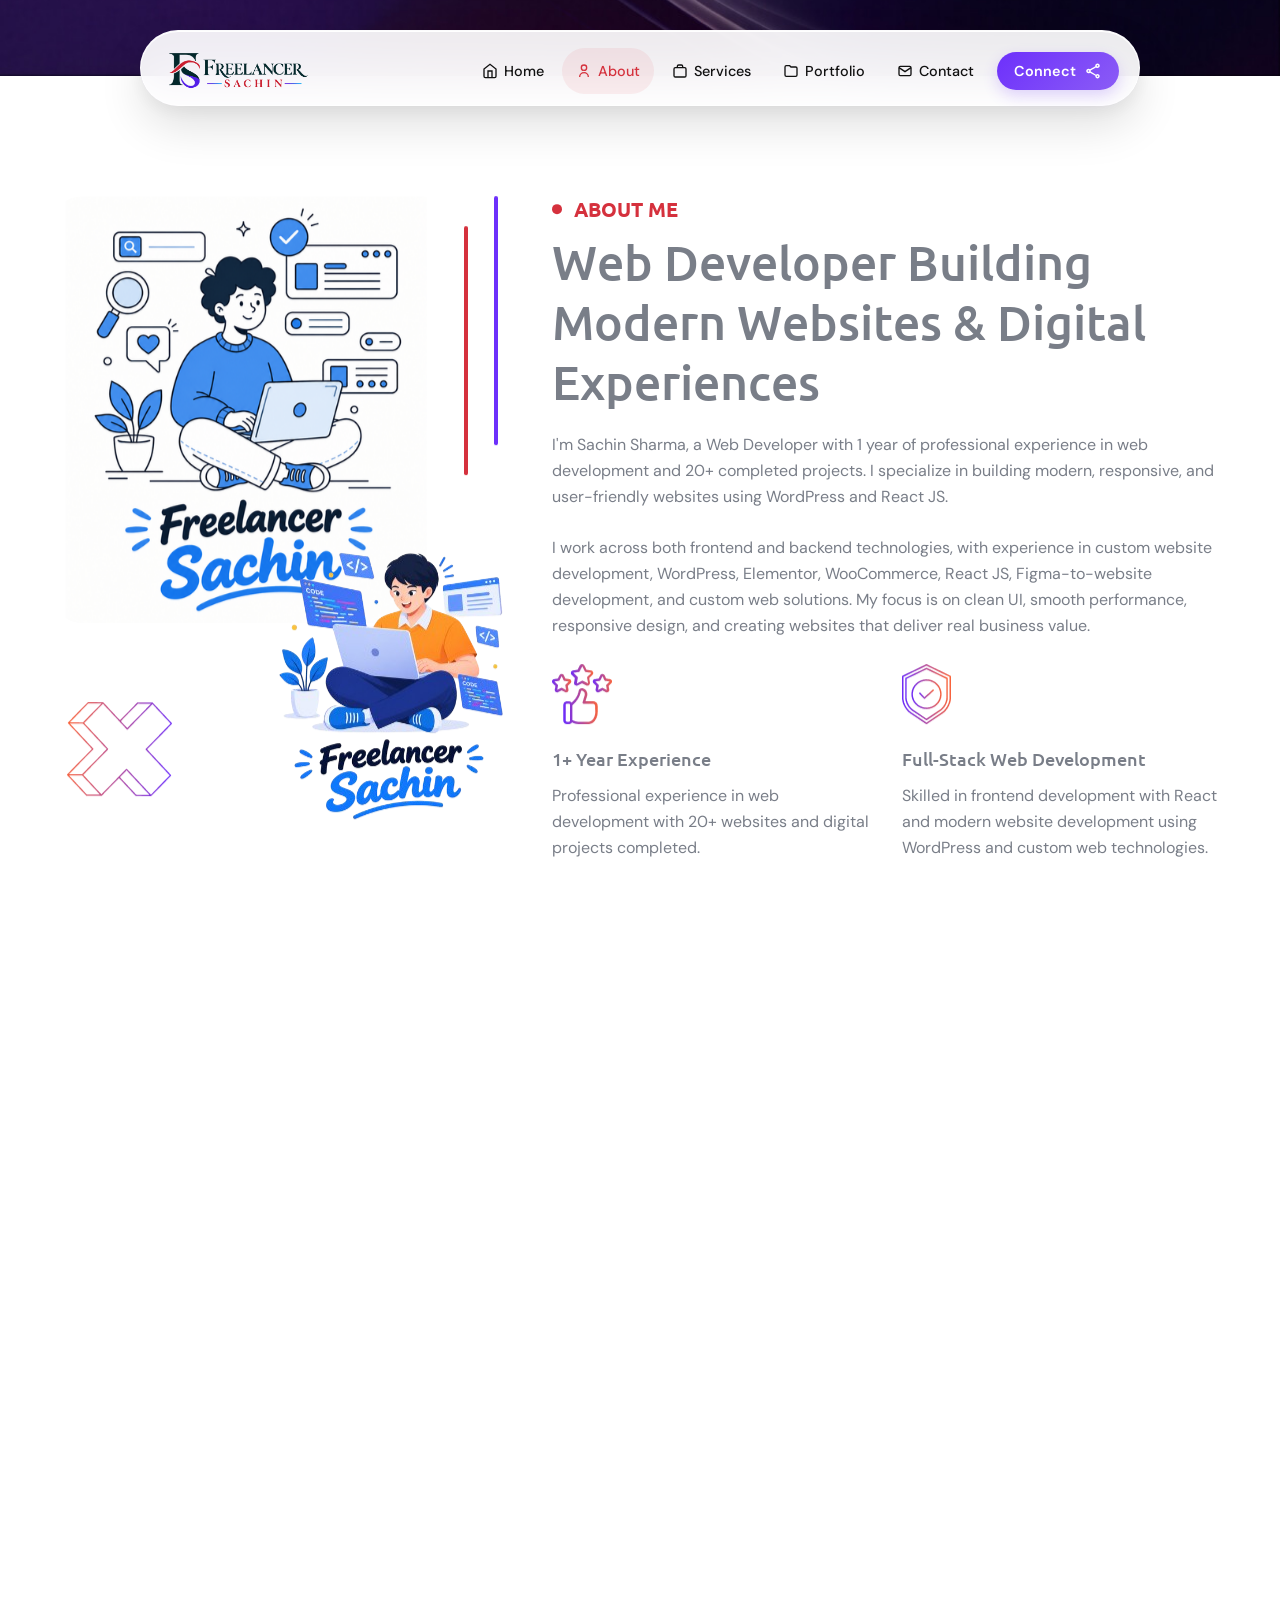
==== about.html @ 81430000 "first commit" ====
<!DOCTYPE html>
<html lang="zxx">
    <head>
        <!--====== Required meta tags ======-->
        <meta charset="utf-8">
        <meta http-equiv="x-ua-compatible" content="ie=edge">
        <meta name="description" content="AI, Agency, Technology">
        <meta name="viewport" content="width=device-width, initial-scale=1, shrink-to-fit=no">
        <!--====== Title ======-->
        <title>Sachin-Freelancer</title>
        <!--====== Favicon Icon ======-->
        <head>
    <meta charset="UTF-8">
    <title>Freelancer Sachin</title>
    <!-- Favicon Icon -->
<!-- High-Resolution Favicon -->
<!-- Extra Large Favicon -->
<link rel="icon" type="image/png" sizes="1024x1024" href="assets/images/home-one/logo/favicon.png">

</head>
        <!--====== Google Fonts ======-->
        <link href="https://fonts.googleapis.com/css2?family=DM+Sans:ital,opsz,wght@0,9..40,100..1000;1,9..40,100..1000&family=Ubuntu:wght@300;400;500;700&display=swap" rel="stylesheet">
        <!--====== FontAwesome css ======-->
        <link rel="stylesheet" href="assets/fonts/fontawesome/css/all.min.css">
        <!--====== Bootstrap css ======-->
        <link rel="stylesheet" href="assets/css/plugins/bootstrap.min.css">
        <!--====== Slick-popup css ======-->
        <link rel="stylesheet" href="assets/css/plugins/slick.css">
        <!--====== Magnific-popup css ======-->
        <link rel="stylesheet" href="assets/css/plugins/magnific-popup.css">
        <!--====== Aos css ======-->
        <link rel="stylesheet" href="assets/css/plugins/aos.css">
        <!--====== Default css ======-->
        <link rel="stylesheet" href="assets/css/spacings.css">
        <!--====== Default css ======-->
        <link rel="stylesheet" href="assets/css/style.css">
    </head>
    <body>
        <!--====== Search Modal From ======-->
		<div class="modal fade search-modal" id="search-modal">
            <div class="modal-dialog modal-dialog-centered">
                <div class="modal-content">
                    <form>
                        <div class="form-group">
                        	<input type="search" class="form_control" placeholder="Search here" name="search">
                        	<label><i class="fa fa-search"></i></label>
                        </div>
                    </form>
                </div>
            </div>
        </div><!--====== Search Modal From ======-->
        <!--====== Start Preloader ======-->
        <div class="preloader">
            <div class="loading-wrapper">
                <div class="loading"></div>
                <div id="loading-icon"><img src="assets/images/loader.png" alt="loader"></div>
            </div>
        </div><!--====== End Preloader ======-->
        <!--====== Start Overlay ======-->
        <div class="offcanvas__overlay"></div>

<!-- ==================== HEADER ==================== -->

<nav class="navbar-container">

    <div class="navbar">

        <!-- Logo -->
        <a href="index.html" class="navbar-brand">
            <img
                 src="assets/images/home-one/logo/logo-white.png"
                alt="Freelancer Sachin"
                class="nav-logo"
            >
        </a>


        <!-- Desktop Navigation -->
        <ul class="navbar-nav" id="navbarNav">

            <!-- Home -->
            <li>
                <a href="index.html" class="nav-link">
                    <svg class="nav-icon" viewBox="0 0 24 24">
                        <path d="M3 9l9-7 9 7v11a2 2 0 0 1-2 2H5a2 2 0 0 1-2-2z"/>
                        <polyline points="9 22 9 12 15 12 15 22"/>
                    </svg>
                    Home
                </a>
            </li>

            <!-- About -->
            <li>
                <a href="about.html" class="nav-link">
                    <svg class="nav-icon" viewBox="0 0 24 24">
                        <circle cx="12" cy="7" r="4"/>
                        <path d="M5.5 21a6.5 6.5 0 0 1 13 0"/>
                    </svg>
                    About
                </a>
            </li>

            <!-- Services -->
            <li>
                <a href="services.html" class="nav-link">
                    <svg class="nav-icon" viewBox="0 0 24 24">
                        <rect x="3" y="7" width="18" height="14" rx="2"/>
                        <path d="M8 7V5a2 2 0 0 1 2-2h4a2 2 0 0 1 2 2v2"/>
                    </svg>
                    Services
                </a>
            </li>

            <!-- Portfolio -->
            <li>
                <a href="projects.html" class="nav-link">
                    <svg class="nav-icon" viewBox="0 0 24 24">
                        <path d="M3 6a2 2 0 0 1 2-2h5l2 2h7a2 2 0 0 1 2 2v10a2 2 0 0 1-2 2H5a2 2 0 0 1-2-2z"/>
                    </svg>
                    Portfolio
                </a>
            </li>

            <!-- Contact -->
            <li>
                <a href="contact.html" class="nav-link">
                    <svg class="nav-icon" viewBox="0 0 24 24">
                        <rect x="3" y="5" width="18" height="14" rx="2"/>
                        <polyline points="3 7 12 13 21 7"/>
                    </svg>
                    Contact
                </a>
            </li>


            <!-- Connect -->
            <li class="share-menu-item">

                <div class="tooltip-container">

                    <div class="button-content">
                        <span class="text">Connect</span>

                        <svg
                            class="share-icon"
                            xmlns="http://www.w3.org/2000/svg"
                            viewBox="0 0 24 24"
                            width="24"
                            height="24"
                        >
                            <path d="M18 16.08c-.76 0-1.44.3-1.96.77L8.91 12.7c.05-.23.09-.46.09-.7s-.04-.47-.09-.7l7.05-4.11c.54.5 1.25.81 2.04.81 1.66 0 3-1.34 3-3s-1.34-3-3-3-3 1.34-3 3c0 .24.04.47.09.7L8.04 9.81C7.5 9.31 6.79 9 6 9c-1.66 0-3 1.34-3 3s1.34 3 3 3c.79 0 1.5-.31 2.04-.81l7.12 4.16c-.05.21-.08.43-.08.65 0 1.61 1.31 2.92 2.92 2.92s2.92-1.31 2.92-2.92c0-1.61-1.31-2.92-2.92-2.92zM18 4c.55 0 1 .45 1 1s-.45 1-1 1-1-.45-1-1 .45-1 1-1zM6 13c-.55 0-1-.45-1-1s.45-1 1-1 1 .45 1 1-.45 1-1 1zm12 7.02c-.55 0-1-.45-1-1s.45-1 1-1 1 .45 1 1-.45 1-1 1z"/>
                        </svg>
                    </div>


                    <!-- Social Popup -->
                    <div class="tooltip-content">

                        <div class="social-icons">

                            <a
                                href="https://www.instagram.com/freelancer_sachin_web"
                                target="_blank"
                                rel="noopener noreferrer"
                                class="social-icon instagram"
                                aria-label="Instagram"
                            >
                                <i class="fab fa-instagram"></i>
                            </a>

                            <a
                                href="https://www.linkedin.com/in/sachin-sharma-6b1529302"
                                target="_blank"
                                rel="noopener noreferrer"
                                class="social-icon linkedin"
                                aria-label="LinkedIn"
                            >
                                <i class="fab fa-linkedin-in"></i>
                            </a>

                            <a
                                href="https://github.com/Sachin0063-star"
                                target="_blank"
                                rel="noopener noreferrer"
                                class="social-icon github"
                                aria-label="GitHub"
                            >
                                <i class="fab fa-github"></i>
                            </a>

                            <a
                                href="https://wa.me/916386612776"
                                target="_blank"
                                rel="noopener noreferrer"
                                class="social-icon whatsapp"
                                aria-label="WhatsApp"
                            >
                                <i class="fab fa-whatsapp"></i>
                            </a>

                            <a
                                href="mailto:sachindeveloper63@gmail.com"
                                class="social-icon email"
                                aria-label="Email"
                            >
                                <i class="fas fa-envelope"></i>
                            </a>

                        </div>

                    </div>

                </div>

            </li>

        </ul>


        <!-- Mobile Toggle -->
        <button
            class="mobile-toggle"
            id="mobileToggle"
            type="button"
            aria-label="Open menu"
            aria-expanded="false"
        >
            <div class="hamburger">
                <span></span>
                <span></span>
                <span></span>
            </div>
        </button>

    </div>

</nav>


<!-- ==================== MOBILE OVERLAY ==================== -->

<div
    class="mobile-menu-overlay"
    id="mobileMenuOverlay"
></div>


<!-- ==================== MOBILE MENU ==================== -->

<div
    class="mobile-menu"
    id="mobileMenu"
>

    <!-- Mobile Header -->
    <div class="mobile-menu-header">

        <a
            href="index.html"
            class="mobile-menu-brand"
        >
            <img
 src="assets/images/home-one/logo/logo-white.png"
                alt="Freelancer Sachin"
                class="nav-logo"
            >
        </a>

        <button
            class="mobile-menu-close"
            id="mobileMenuClose"
            type="button"
            aria-label="Close menu"
        >
            ×
        </button>

    </div>


    <!-- Mobile Navigation -->
    <ul class="mobile-menu-nav">

        <li class="mobile-menu-item">
            <a href="index.html" class="mobile-menu-link">
                <svg class="mobile-menu-icon" viewBox="0 0 24 24">
                    <path d="M3 9l9-7 9 7v11a2 2 0 0 1-2 2H5a2 2 0 0 1-2-2z"/>
                    <polyline points="9 22 9 12 15 12 15 22"/>
                </svg>
                Home
            </a>
        </li>

        <li class="mobile-menu-item">
            <a href="about.html" class="mobile-menu-link">
                <svg class="mobile-menu-icon" viewBox="0 0 24 24">
                    <circle cx="12" cy="7" r="4"/>
                    <path d="M5.5 21a6.5 6.5 0 0 1 13 0"/>
                </svg>
                About
            </a>
        </li>

        <li class="mobile-menu-item">
            <a href="services.html" class="mobile-menu-link">
                <svg class="mobile-menu-icon" viewBox="0 0 24 24">
                    <rect x="3" y="7" width="18" height="14" rx="2"/>
                    <path d="M8 7V5a2 2 0 0 1 2-2h4a2 2 0 0 1 2 2v2"/>
                </svg>
                Services
            </a>
        </li>

        <li class="mobile-menu-item">
            <a href="projects.html" class="mobile-menu-link">
                <svg class="mobile-menu-icon" viewBox="0 0 24 24">
                    <path d="M3 6a2 2 0 0 1 2-2h5l2 2h7a2 2 0 0 1 2 2v10a2 2 0 0 1-2 2H5a2 2 0 0 1-2-2z"/>
                </svg>
                Portfolio
            </a>
        </li>

        <li class="mobile-menu-item">
            <a href="contact.html" class="mobile-menu-link">
                <svg class="mobile-menu-icon" viewBox="0 0 24 24">
                    <rect x="3" y="5" width="18" height="14" rx="2"/>
                    <polyline points="3 7 12 13 21 7"/>
                </svg>
                Contact
            </a>
        </li>

    </ul>


    <!-- Mobile CTA -->
    <div class="mobile-cta">

        <a
            href="contact.html"
            class="mobile-cta-button"
        >
            Get Started
        </a>

    </div>

</div>

<!-- ==================== HEADER END ==================== -->










        <!--======  Smooth Wrapper  ======-->
        <div id="smooth-wrapper">
            <div id="smooth-content">
                <main>
                    <!--======  Start Page Hero Section  ======-->
                    <section class="page-hero bg_cover p-r z-1" data-src="assets/images/innerpage/bg/page-bg.jpg">
                        <div class="container">
                            <div class="row justify-content-center">
                                <div class="col-lg-8">
                                    <!--=== Page Content ===-->
                                    <div class="page-content text-center">
                                        <h1>About Us</h1>
                                        <ul>
                                            <li><a href="index.html">Home</a></li>
                                            <li>About Us</li>
                                        </ul>
                                    </div>
                                </div>
                            </div>
                        </div>
                    </section><!--======  End Page Hero Section  ======-->


                  <!--======  Start About Section  ======-->
<section class="orbia-about_four pt-120 pb-120">
    <div class="container">
        <div class="row justify-content-center">

            <div class="col-xl-5 col-lg-9">
                <!-- Orbia Image Box -->
                <div class="orbia-image-box mb-5 mb-xl-0">
                    <div class="orbia-image image_one">
                        <img src="assets/images/innerpage/about/about-img1.png" alt="about image">
                    </div>

                    <div class="orbia-image image_two">
                        <img src="assets/images/innerpage/about/about-img2.png" alt="about image">
                    </div>

                    <div class="shape shape-one">
                        <img src="assets/images/innerpage/about/shape1.png" alt="shape one">
                    </div>

                    <div class="shape shape-two">
                        <img src="assets/images/innerpage/about/shape2.png" alt="shape two">
                    </div>
                </div>
            </div>


            <div class="col-xl-7 col-lg-9">

                <!-- Orbia Content Box -->
<div class="orbia-content-box">

    <div class="section-title">
        <span class="sub-title" data-aos="fade-up" data-aos-duration="1000">
            About Me
        </span>

        <h2 class="text-anm">
            Web Developer Building Modern Websites & Digital Experiences
        </h2>
    </div>


    <p data-aos="fade-up" data-aos-duration="1200">
        I'm Sachin Sharma, a Web Developer with 1 year of professional
        experience in web development and 20+ completed projects. I specialize
        in building modern, responsive, and user-friendly websites using
        WordPress and React JS.
    </p>


    <p data-aos="fade-up" data-aos-duration="1400">
        I work across both frontend and backend technologies, with experience
        in custom website development, WordPress, Elementor, WooCommerce,
        React JS, Figma-to-website development, and custom web solutions.
        My focus is on clean UI, smooth performance, responsive design,
        and creating websites that deliver real business value.
    </p>


    <div class="row">

        <div class="col-md-6">

            <div class="orbia-iconic-box style-three mb-35"
                 data-aos="fade-up"
                 data-aos-duration="1200">

                <div class="icon">
                    <img src="assets/images/innerpage/icon/icon1.png" alt="">
                </div>

                <div class="content">

                    <h5>
                        1+ Year Experience
                    </h5>

                    <p>
                        Professional experience in web development with
                        20+ websites and digital projects completed.
                    </p>

                </div>

            </div>

        </div>


        <div class="col-md-6">

            <div class="orbia-iconic-box style-three mb-35"
                 data-aos="fade-up"
                 data-aos-duration="1400">

                <div class="icon">
                    <img src="assets/images/innerpage/icon/icon2.png" alt="">
                </div>

                <div class="content">

                    <h5>
                        Full-Stack Web Development
                    </h5>

                    <p>
                        Skilled in frontend development with React and
                        modern website development using WordPress and
                        custom web technologies.
                    </p>

                </div>

            </div>

        </div>

    </div>


 


</div>

</div>

</div>
</section>
<!--======  End About Section  ======-->

                   <!--======  Start Counter Section  ======-->
<section class="orbia-counter-sec pb-80">
    <div class="container">
        <div class="row">

            <div class="col-xl-3 col-md-6 col-sm-12">
                <!-- Orbia Counter Item -->
                <div class="orbia-counter-item style-two mb-40" data-aos="fade-up" data-aos-duration="1000">
                    <div class="content">
                        <h2><span class="counter">25</span>+</h2>
                        <p>Projects Completed</p>
                    </div>
                </div>
            </div>


            <div class="col-xl-3 col-md-6 col-sm-12">
                <!-- Orbia Counter Item -->
                <div class="orbia-counter-item style-two mb-40" data-aos="fade-up" data-aos-duration="1200">
                    <div class="content">
                        <h2><span class="counter">20</span>+</h2>
                        <p>Happy Clients</p>
                    </div>
                </div>
            </div>


            <div class="col-xl-3 col-md-6 col-sm-12">
                <!-- Orbia Counter Item -->
                <div class="orbia-counter-item style-two mb-40" data-aos="fade-up" data-aos-duration="1400">
                    <div class="content">
                        <h2><span class="counter">2</span>+</h2>
                        <p>Years Experience</p>
                    </div>
                </div>
            </div>


            <div class="col-xl-3 col-md-6 col-sm-12">
                <!-- Orbia Counter Item -->
                <div class="orbia-counter-item style-two mb-40" data-aos="fade-up" data-aos-duration="1600">
                    <div class="content">
                        <h2><span class="counter">15</span>+</h2>
                        <p>Web Solutions Delivered</p>
                    </div>
                </div>
            </div>


        </div>
    </div>
</section>
<!--======  End Counter Section  ======-->

                   <!--======  Start CTA Section  ======-->
<section class="orbia-cta_three bg_cover" data-src="assets/images/innerpage/bg/cta-bg.avif">

    <div class="container">

        <div class="row justify-content-center">

            <div class="col-lg-10">

                <!-- Orbia Content Box -->
                <div class="orbia-content-box text-center text-white">

                    <span class="sub-title" data-aos="fade-down" data-aos-duration="1000">
                        Let's Build Together
                    </span>


                    <h2 class="text-anm">
                        Transform Your Ideas Into Powerful Digital Experiences With Modern Web Solutions
                    </h2>


                    <div class="orbia-button" data-aos="fade-up" data-aos-duration="1000">

                        <a href="contact.html" class="theme-btn gradient-btn">
                            Start Your Project
                            <i class="far fa-arrow-right"></i>
                        </a>


                        <a href="projects.html " class="theme-btn style-one">
                            View Our Work
                            <i class="far fa-arrow-right"></i>
                        </a>

                    </div>


                </div>

            </div>

        </div>

    </div>

</section>
<!--======  End CTA Section  ======-->

                   <!--======  Start Who We Section  ======-->
<section class="orbia-we_two pt-120 pb-120">

    <div class="container">

        <div class="row justify-content-center">


            <div class="col-xl-6 col-lg-10">

                <!-- Orbia Content Box -->
                <div class="orbia-content-box mb-5 mb-xl-0">


                    <div class="section-title">

                        <span class="sub-title" data-aos="fade-down" data-aos-duration="1000">
                            Who I Am
                        </span>


                        <h2 class="text-anm">
                            A Web Developer Turning Ideas Into Modern Digital Experiences
                        </h2>

                    </div>


                    <p data-aos="fade-up" data-aos-duration="1000">
                        I'm Sachin Sharma, a Web Developer and Full-Stack Developer
                        with 1+ year of professional experience. I have worked on
                        20+ web projects, helping businesses and professionals
                        build modern, responsive, and user-friendly websites.
                    </p>


                    <div class="iconic-box-wrapper">

                        <div class="row">


                            <div class="col-md-6 item-column">

                                <div class="orbia-iconic-left-box style-two mb-40"
                                     data-aos="fade-up"
                                     data-aos-duration="1200">

                                    <div class="icon">
                                        <img src="assets/images/innerpage/icon/icon3.png" alt="icon">
                                    </div>


                                    <div class="content">

                                        <h5>
                                            WordPress & React <br> Development
                                        </h5>

                                    </div>


                                </div>

                            </div>



                            <div class="col-md-6 item-column">

                                <div class="orbia-iconic-left-box style-two mb-40"
                                     data-aos="fade-up"
                                     data-aos-duration="1400">

                                    <div class="icon">
                                        <img src="assets/images/innerpage/icon/icon4.png" alt="icon">
                                    </div>


                                    <div class="content">

                                        <h5>
                                            Modern & Responsive <br> Websites
                                        </h5>

                                    </div>


                                </div>

                            </div>


                        </div>

                    </div>



                    <ul class="check-list gradient-check mb-30"
                        data-aos="fade-up"
                        data-aos-duration="1600">

                        <li>
                            <i class="fas fa-check-circle"></i>
                            1+ year of professional web development experience.
                        </li>


                        <li>
                            <i class="fas fa-check-circle"></i>
                            20+ web projects developed for different business needs.
                        </li>


                        <li>
                            <i class="fas fa-check-circle"></i>
                            Experienced with WordPress, Elementor, React JS, and WooCommerce.
                        </li>


                        <li>
                            <i class="fas fa-check-circle"></i>
                            Focused on clean design, responsive layouts, performance, and user experience.
                        </li>


                    </ul>



                    <div class="orbia-button">

                        <a href="contact.html" class="theme-btn gradient-btn">
                            Start Your Project
                            <i class="far fa-arrow-right"></i>
                        </a>

                    </div>



                </div>

            </div>



            <div class="col-xl-6 col-lg-10">

                <!-- Orbia Image -->
                <div class="orbia-image" data-aos="fade-up" data-aos-duration="1000">

                    <img src="assets/images/innerpage/gallery/who-we-img.png" alt="Sachin Sharma Web Developer">

                </div>

            </div>


        </div>

    </div>

</section>
<!--======  End Who We Section  ======-->


                   <!--======  Start Process Section  ======-->
<section class="orbia-process_two bg_cover pt-110 pb-70" data-src="assets/images/innerpage/bg/process-bg.jpg">

    <div class="container">

        <div class="row justify-content-center">

            <div class="col-xl-6 col-lg-10">

                <!-- Section Title -->
                <div class="section-title text-center mb-50">

                    <span class="sub-title" data-aos="fade-down" data-aos-duration="1000">
                        Our Work Process
                    </span>

                    <h2 class="text-anm">
                        Turning Ideas Into Powerful Digital Solutions
                    </h2>

                </div>

            </div>

        </div>


        <!-- Process Wrapper -->
        <div class="process-wrapper">

            <div class="shape shape-one">
                <img src="assets/images/innerpage/gallery/process-arrow-img1.png" alt="arrow">
            </div>

            <div class="shape shape-two">
                <img src="assets/images/innerpage/gallery/process-arrow-img2.png" alt="arrow">
            </div>


            <div class="row justify-content-center">


                <!-- Step 1 -->

                <div class="col-lg-4 col-md-6 col-sm-12">

                    <div class="orbia-iconic-box style-four mb-40" data-aos="fade-up" data-aos-duration="1000">

                        <div class="icon">
                            <img src="assets/images/innerpage/icon/icon5.png" alt="Planning">
                        </div>


                        <div class="content">

                            <h4>Planning & Strategy</h4>

                            <p>
                                We understand your business goals, analyze requirements, and create a clear roadmap for building the perfect digital solution.
                            </p>

                        </div>

                    </div>

                </div>



                <!-- Step 2 -->

                <div class="col-lg-4 col-md-6 col-sm-12">

                    <div class="orbia-iconic-box style-four mb-40" data-aos="fade-up" data-aos-duration="1200">

                        <div class="icon">
                            <img src="assets/images/innerpage/icon/icon5.png" alt="Development">
                        </div>


                        <div class="content">

                            <h4>Design & Development</h4>

                            <p>
                                Our team creates modern designs and develops responsive websites using WordPress, React, and latest technologies.
                            </p>

                        </div>

                    </div>

                </div>



                <!-- Step 3 -->

                <div class="col-lg-4 col-md-6 col-sm-12">

                    <div class="orbia-iconic-box style-four mb-40" data-aos="fade-up" data-aos-duration="1400">

                        <div class="icon">
                            <img src="assets/images/innerpage/icon/icon5.png" alt="Testing">
                        </div>


                        <div class="content">

                            <h4>Testing & Launch</h4>

                            <p>
                                We test performance, security, and responsiveness before launching your website for a smooth user experience.
                            </p>

                        </div>

                    </div>

                </div>


            </div>

        </div>

    </div>

</section>
<!--======  End Process Section  ======-->

               


<!--======  Start Client Section  ======-->
<section class="orbia-client-sec pt-60 pb-60">

<div class="container-fluid">

<div class="clients-slider" data-aos="fade-up" data-aos-duration="1000">


<div class="orbia-client-item style-one">
<div class="content">

<p><span>20+</span> Projects Completed</p>

</div>
</div>


<div class="orbia-client-item style-one">
<div class="content">

<p><span>1+</span> Year Experience</p>

</div>
</div>


<div class="orbia-client-item style-one">
<div class="content">

<p><span>WordPress</span> Development</p>

</div>
</div>


<div class="orbia-client-item style-one">
<div class="content">

<p><span>React</span> Development</p>

</div>
</div>


<div class="orbia-client-item style-one">
<div class="content">

<p><span>100%</span> Responsive Design</p>

</div>
</div>


<div class="orbia-client-item style-one">
<div class="content">

<p><span>Client</span> Focused Approach</p>

</div>
</div>


</div>

</div>

</section>
<!--======  End Client Section  ======-->




<!--======  Start Testimonial Section  ======-->
<section class="orbia-testimonial_three pt-60 pb-120">

<div class="container">

<div class="row justify-content-center">

<div class="col-xl-8 col-lg-10">

<div class="section-title text-center mb-50">

<span class="sub-title" data-aos="fade-down" data-aos-duration="1000">
Testimonials
</span>

<h2 class="text-anm">
What Clients Say About My Work
</h2>

</div>

</div>

</div>


<div class="testimonial-slider-three" data-aos="fade-up" data-aos-duration="1000">


<!-- Testimonial 1 -->

<div class="orbia-testimonial-item style-three">

<div class="testimonial-content">

<div class="quote-ratings-wrap">

<div class="quote">
<i class="fas fa-quote-left"></i>
</div>

<div class="ratings">
<i class="fas fa-star"></i>
<i class="fas fa-star"></i>
<i class="fas fa-star"></i>
<i class="fas fa-star"></i>
<i class="fas fa-star"></i>
</div>

</div>

<p>
"Sachin created a clean and professional website for our business.
The design looks modern, works smoothly on mobile, and presents our
services really well."
</p>

<div class="author-thumb-item">

<div class="author-thumb">
<img src="https://ui-avatars.com/api/?name=Rahul+Mehta&background=random&color=fff&size=100" alt="Rahul Mehta">
</div>

<div class="author-info">
<h5>Rahul Mehta</h5>
<span class="position">Business Owner</span>
</div>

</div>

</div>

</div>


<!-- Testimonial 2 -->

<div class="orbia-testimonial-item style-three">

<div class="testimonial-content">

<div class="quote-ratings-wrap">

<div class="quote">
<i class="fas fa-quote-left"></i>
</div>

<div class="ratings">
<i class="fas fa-star"></i>
<i class="fas fa-star"></i>
<i class="fas fa-star"></i>
<i class="fas fa-star"></i>
<i class="fas fa-star"></i>
</div>

</div>

<p>
"The website gives our photography work a much better online
presentation. Sachin understood the visual style we wanted and built
a responsive WordPress website around it."
</p>

<div class="author-thumb-item">

<div class="author-thumb">
<img src="https://ui-avatars.com/api/?name=Aman+Verma&background=random&color=fff&size=100" alt="Aman Verma">
</div>

<div class="author-info">
<h5>Aman Verma</h5>
<span class="position">Photography Business Owner</span>
</div>

</div>

</div>

</div>


<!-- Testimonial 3 -->

<div class="orbia-testimonial-item style-three">

<div class="testimonial-content">

<div class="quote-ratings-wrap">

<div class="quote">
<i class="fas fa-quote-left"></i>
</div>

<div class="ratings">
<i class="fas fa-star"></i>
<i class="fas fa-star"></i>
<i class="fas fa-star"></i>
<i class="fas fa-star"></i>
<i class="fas fa-star"></i>
</div>

</div>

<p>
"Sachin delivered a professional website with a clean layout and easy
navigation. The website works well across different devices and gives
our brand a stronger online presence."
</p>

<div class="author-thumb-item">

<div class="author-thumb">
<img src="https://ui-avatars.com/api/?name=Neha+Sharma&background=random&color=fff&size=100" alt="Neha Sharma">
</div>

<div class="author-info">
<h5>Neha Sharma</h5>
<span class="position">Business Owner</span>
</div>

</div>

</div>

</div>


<!-- Testimonial 4 -->

<div class="orbia-testimonial-item style-three">

<div class="testimonial-content">

<div class="quote-ratings-wrap">

<div class="quote">
<i class="fas fa-quote-left"></i>
</div>

<div class="ratings">
<i class="fas fa-star"></i>
<i class="fas fa-star"></i>
<i class="fas fa-star"></i>
<i class="fas fa-star"></i>
<i class="fas fa-star"></i>
</div>

</div>

<p>
"The website redesign gave our business a much more modern look.
The layout is clean, responsive, and makes it easier for visitors
to explore our services."
</p>

<div class="author-thumb-item">

<div class="author-thumb">
<img src="https://ui-avatars.com/api/?name=Rohit+Kapoor&background=random&color=fff&size=100" alt="Rohit Kapoor">
</div>

<div class="author-info">
<h5>Rohit Kapoor</h5>
<span class="position">Business Owner</span>
</div>

</div>

</div>

</div>


<!-- Testimonial 5 -->

<div class="orbia-testimonial-item style-three">

<div class="testimonial-content">

<div class="quote-ratings-wrap">

<div class="quote">
<i class="fas fa-quote-left"></i>
</div>

<div class="ratings">
<i class="fas fa-star"></i>
<i class="fas fa-star"></i>
<i class="fas fa-star"></i>
<i class="fas fa-star"></i>
<i class="fas fa-star"></i>
</div>

</div>

<p>
"Working with Sachin was straightforward and professional. He paid
attention to the design details and made sure the website looked good
on both desktop and mobile."
</p>

<div class="author-thumb-item">

<div class="author-thumb">
<img src="https://ui-avatars.com/api/?name=Priya+Malhotra&background=random&color=fff&size=100" alt="Priya Malhotra">
</div>

<div class="author-info">
<h5>Priya Malhotra</h5>
<span class="position">Business Owner</span>
</div>

</div>

</div>

</div>


</div>


<div class="testimonial-arrows" data-aos="fade-up" data-aos-duration="1200">

<div class="progress-wrap"></div>

</div>


</div>

</section>
<!--======  End Testimonial Section  ======-->
                </main>


 

<!--====== Start Contact Section ======-->
<section class="orbia-contact_one bg_cover pt-120 pb-120"
    data-src="assets/images/home-one/bg/contact-bg.jpg">

    <div class="container">

        <div class="row justify-content-center">

            <!-- Contact Form -->
            <div class="col-xl-6 col-lg-8">

                <div class="orbia-contact-wrapper mb-5 mb-xl-0"
                    data-aos="fade-up"
                    data-aos-duration="1000">

                    <h3>
                        Start Your Website Project
                    </h3>

                    <p>
                        Tell us about your project and we'll get back to you with the right solution.
                    </p>

<!-- =========================================
     CONTACT FORM - WEB3FORMS
========================================= -->

<form class="orbia-contact-form" id="contactForm">

    <!-- Web3Forms Access Key -->
    <input
        type="hidden"
        name="access_key"
        value="438932cf-b0f0-4f90-a329-edcd95c63a28">

    <!-- Email Subject -->
    <input
        type="hidden"
        name="subject"
        value="New Website Inquiry - Freelancer Sachin">

    <!-- Sender Name -->
    <input
        type="hidden"
        name="from_name"
        value="Freelancer Sachin Website">

    <div class="row">

        <!-- Name -->
        <div class="col-lg-6">
            <div class="form-group">
                <input
                    type="text"
                    class="form_control"
                    placeholder="Your Name"
                    name="name"
                    autocomplete="name"
                    required>
            </div>
        </div>

        <!-- Phone -->
        <div class="col-lg-6">
            <div class="form-group">
                <input
                    type="tel"
                    class="form_control"
                    placeholder="Phone Number"
                    name="phone"
                    autocomplete="tel"
                    required>
            </div>
        </div>

        <!-- Email -->
        <div class="col-lg-12">
            <div class="form-group">
                <input
                    type="email"
                    class="form_control"
                    placeholder="Email Address"
                    name="email"
                    autocomplete="email"
                    required>
            </div>
        </div>

        <!-- Service -->
        <div class="col-lg-12">
            <div class="form-group">

                <select
                    class="form_control"
                    name="service"
                    required>

                    <option value="" selected disabled>
                        Select a Service
                    </option>

                    <option value="Business Website">
                        Business Website Development
                    </option>

                    <option value="E-commerce Website">
                        E-commerce Website Development
                    </option>

                    <option value="Portfolio Website">
                        Portfolio Website Development
                    </option>

                    <option value="Landing Page">
                        Landing Page Development
                    </option>

                    <option value="Corporate Website">
                        Corporate Website Development
                    </option>

                    <option value="Blog Website">
                        Blog & News Website Development
                    </option>

                    <option value="Real Estate Website">
                        Real Estate Website Development
                    </option>

                    <option value="Custom Web Application">
                        Custom Web Application Development
                    </option>

                </select>

            </div>
        </div>

        <!-- Message -->
        <div class="col-lg-12">
            <div class="form-group">
                <textarea
                    class="form_control"
                    placeholder="Tell us about your project"
                    rows="5"
                    name="message"
                    required></textarea>
            </div>
        </div>

        <!-- Submit Button -->
        <div class="col-lg-12">
            <div class="form-group">

                <button
                    type="submit"
                    class="theme-btn gradient-btn"
                    id="submitBtn">

                    <span id="submitBtnText">Send Inquiry</span>

                    <i class="far fa-arrow-right"></i>

                </button>

                <!-- Form Status -->
                <p
                    id="formStatus"
                    role="status"
                    aria-live="polite"
                    style="margin-top:15px;">
                </p>

            </div>
        </div>

    </div>

</form>


<!-- =========================================
     WEB3FORMS SUBMISSION JAVASCRIPT
========================================= -->

<script>
document.addEventListener("DOMContentLoaded", function () {

    const form = document.getElementById("contactForm");
    const submitBtn = document.getElementById("submitBtn");
    const submitBtnText = document.getElementById("submitBtnText");
    const formStatus = document.getElementById("formStatus");

    if (!form || !submitBtn || !submitBtnText || !formStatus) {
        return;
    }

    form.addEventListener("submit", async function (event) {

        event.preventDefault();

        // Prevent duplicate submissions
        if (submitBtn.disabled) {
            return;
        }

        // Check form validity
        if (!form.checkValidity()) {
            form.reportValidity();
            return;
        }

        // Loading state
        submitBtn.disabled = true;
        submitBtnText.textContent = "Sending...";

        formStatus.textContent = "";
        formStatus.style.color = "";

        const formData = new FormData(form);

        try {

            // Submit directly to Web3Forms without redirecting
            const response = await fetch(
                "https://api.web3forms.com/submit",
                {
                    method: "POST",
                    body: formData
                }
            );

            const result = await response.json();

            if (response.ok && result.success) {

                // Success message
                formStatus.textContent =
                    "Thank you! Your inquiry has been submitted successfully. We will contact you soon.";

                formStatus.style.color = "#16a34a";

                // Reset form fields
                form.reset();

            } else {

                throw new Error(
                    result.message || "Unable to submit your inquiry."
                );

            }

        } catch (error) {

            console.error("Form submission error:", error);

            formStatus.textContent =
                "Sorry, your inquiry could not be submitted. Please try again.";

            formStatus.style.color = "#dc2626";

        } finally {

            // Restore button
            submitBtn.disabled = false;
            submitBtnText.textContent = "Send Inquiry";

        }

    });

});
</script>

                </div>

            </div>


            <!-- Right Content -->
            <div class="col-xl-6 col-lg-8">

                <div class="orbia-content-box">

                    <div class="section-title text-white">

                        <span
                            class="sub-title"
                            data-aos="fade-down"
                            data-aos-duration="1000">

                            Let's Build Something Great

                        </span>

                        <h2
                            class="text-anm">

                            Transform Your Ideas Into Digital Experiences

                        </h2>

                    </div>

                    <p
                        data-aos="fade-up"
                        data-aos-duration="1200">

                        We create professional websites using WordPress and React.
                        From business websites and landing pages to e-commerce solutions,
                        we build modern and responsive digital experiences.

                    </p>

                    <div
                        class="orbia-button-wrapper"
                        data-aos="fade-up"
                        data-aos-duration="1400">

                        <a
                            href="contact.html"
                            class="theme-btn gradient-btn">

                            Get Started

                            <i class="far fa-arrow-right"></i>

                        </a>

                        <a
                            href="service.html"
                            class="theme-btn style-two">

                            Our Services

                            <i class="far fa-arrow-right"></i>

                        </a>

                    </div>


                    <div class="orbia-contact-info-list">

                        <!-- Phone -->
                        <div
                            class="orbia-info-box style-one"
                            data-aos="fade-up"
                            data-aos-duration="1500">

                            <div class="icon">
                                <i class="far fa-phone"></i>
                            </div>

                            <div class="content">

                                <span>
                                    Have a Project?
                                </span>

                                <h4>
                                    <a href="tel:+916386612776">
                                        +91 6386612776
                                    </a>
                                </h4>

                            </div>

                        </div>


                        <!-- Email -->
                        <div
                            class="orbia-info-box style-one"
                            data-aos="fade-up"
                            data-aos-duration="1600">

                            <div class="icon">
                                <i class="far fa-envelope"></i>
                            </div>

                            <div class="content">

                                <span>
                                    Email Us Anytime
                                </span>

                                <h4>
                                    <a class="email-sachin" href="mailto:sachindeveloper63@gmail.com">
                                        sachindeveloper63@gmail.com
                                    </a>
                                </h4>

                            </div>

                        </div>

                    </div>

                </div>

            </div>

        </div>

    </div>

</section>



                   


                        

                </main>




<!--====== Start Footer ======-->
<div class="footer-bottom-wrapper bg_cover" data-src="assets/images/footer/footer-bg.png">

    <!-- Footer Shape -->
    <div class="shape">
        <img src="assets/images/footer/footer-shape1.png" alt="">
    </div>

    <div class="container">

        <!-- Newsletter Section -->
        <div class="footer-newsletter-wrapper pb-120">

            <div class="row align-items-center justify-content-center">

                <!-- Left Content -->
                <div class="col-xl-7 col-lg-10">

                    <div class="orbia-content-box text-center text-xl-start mb-5 mb-xl-0">

                        <div class="section-title text-white">

                            <span class="sub-title" data-aos="fade-down">
                                Get Started
                            </span>

                            <h2 class="text-anm">
                                Let's Build Your Next Digital Experience
                            </h2>

                        </div>

                        <!-- Avatar Box -->
                        <div class="orbia-avatar-box" data-aos="fade-up">

                            <div class="avatar-list">

                                <ul>
                                    <li>
                                        <img src="https://images.unsplash.com/photo-1556761175-b413da4baf72?auto=format&fit=crop&w=100&q=80" alt="Business team member">
                                    </li>

                                    <li>
                                        <img src="https://images.unsplash.com/photo-1553877522-43269d4ea984?auto=format&fit=crop&w=100&q=80" alt="Business team member">
                                    </li>

                                    <li>
                                        <img src="https://images.unsplash.com/photo-1551434678-e076c223a692?auto=format&fit=crop&w=100&q=80" alt="Business team member">
                                    </li>

                                    <li>
                                        <img src="https://images.unsplash.com/photo-1521737711867-e3b97375f902?auto=format&fit=crop&w=100&q=80" alt="Business team member">
                                    </li>

                                    <li>
                                        <img src="https://images.unsplash.com/photo-1522071820081-009f0129c71c?auto=format&fit=crop&w=100&q=80" alt="Business team member">
                                    </li>
                                </ul>

                                <h6>
                                    Trusted by businesses &amp; startups
                                </h6>

                            </div>

                        </div>

                    </div>

                </div>

                <!-- Right Newsletter Form -->
                <div class="col-xl-5 col-lg-10">

                    <div class="orbia-newsletter-box">

                        <form id="subscribeForm">

                            <!-- Web3Forms Access Key -->
                            <input
                                type="hidden"
                                name="access_key"
                                value="438932cf-b0f0-4f90-a329-edcd95c63a28"
                            >

                            <!-- Email Subject -->
                            <input
                                type="hidden"
                                name="subject"
                                value="New Newsletter Subscription"
                            >

                            <div class="form-group">

                                <input
                                    type="email"
                                    name="email"
                                    class="form_control"
                                    placeholder="Enter Your Email"
                                    required
                                >

                                <button
                                    type="submit"
                                    class="theme-btn gradient-btn"
                                    id="subscribeBtn"
                                >
                                    <span id="subscribeText">Subscribe</span>
                                    <i class="far fa-bell"></i>
                                </button>

                            </div>

                            <!-- Status Message -->
                            <p
                                id="subscribeStatus"
                                role="status"
                                aria-live="polite"
                                style="margin-top: 10px;"
                            ></p>

                        </form>

                    </div>

                </div>

            </div>

        </div>

    </div>

</footer>
<!--====== End Footer ======-->


<!--====== Newsletter JavaScript ======-->
<script>
document.addEventListener("DOMContentLoaded", function () {

    const form = document.getElementById("subscribeForm");

    if (!form) return;

    const button = document.getElementById("subscribeBtn");
    const buttonText = document.getElementById("subscribeText");
    const status = document.getElementById("subscribeStatus");

    form.addEventListener("submit", async function (e) {

        e.preventDefault();

        button.disabled = true;
        buttonText.textContent = "Subscribing...";
        status.textContent = "";
        status.style.color = "";

        try {

            const response = await fetch(
                "https://api.web3forms.com/submit",
                {
                    method: "POST",
                    body: new FormData(form)
                }
            );

            const result = await response.json();

            if (response.ok && result.success) {

                status.textContent = "Thank you! You have subscribed successfully.";
                status.style.color = "green";

                form.reset();

            } else {

                status.textContent = result.message || "Subscription failed. Please try again.";
                status.style.color = "red";

            }

        } catch (error) {

            status.textContent = "Something went wrong. Please try again.";
            status.style.color = "red";

        } finally {

            button.disabled = false;
            buttonText.textContent = "Subscribe";

        }

    });

});
</script>



<!-- Footer Bottom -->

<div class="footer-bottom-wrapper bg_cover" data-src="assets/images/footer/footer-widget-bg.png">


<div class="container">


<div class="footer-widget-area pt-100 pb-55">


<div class="row">




<!-- Animated Social Media Box -->
<div class="card">

    <!-- Glass Background -->
    <div class="background"></div>

    <!-- Freelancer Sachin Logo -->
    <div class="logo">
        <img
            src="assets/images/home-one/logo/logo-white.png"
            alt="Freelancer Sachin"
            class="social-card-logo"
        >
    </div>

    <!-- INSTAGRAM -->
    <a
        href="https://www.instagram.com/freelancer_sachin_web"
        target="_blank"
        rel="noopener noreferrer"
        class="box box1"
    >
        <span class="social-card-icon">
            <i class="fab fa-instagram"></i>
        </span>
    </a>

    <!-- LINKEDIN -->
    <a
        href="https://www.linkedin.com/in/sachin-sharma-6b1529302"
        target="_blank"
        rel="noopener noreferrer"
        class="box box2"
    >
        <span class="social-card-icon">
            <i class="fab fa-linkedin-in"></i>
        </span>
    </a>

    <!-- GITHUB -->
    <a
        href="https://github.com/Sachin0063-star"
        target="_blank"
        rel="noopener noreferrer"
        class="box box3"
    >
        <span class="social-card-icon">
            <i class="fab fa-github"></i>
        </span>
    </a>

    <!-- ANIMATION BOX -->
    <div class="box box4"></div>

</div>





<!-- Links -->

<div class="col-lg-5 col-md-12">


<div class="row">


<div class="col-md-6">


<div class="footer-widget footer-nav-widget mb-40">


<div class="widget-content">


<h4 class="widget-title">
Quick Links
</h4>


<div class="line-wrap">
<span></span>
<span></span>
<span></span>
</div>



<ul class="widget-nav">

<li><a href="index.html">Home</a></li>

<li><a href="about.html">About Us</a></li>

<li><a href="services.html">Services</a></li>

<li><a href="projects.html">Projects</a></li>

<li><a href="contact.html">Contact</a></li>

</ul>


</div>

</div>


</div>






<div class="col-md-6">


<div class="footer-widget footer-nav-widget mb-40">


<div class="widget-content">


<h4 class="widget-title">
Our Services
</h4>


<div class="line-wrap">
<span></span>
<span></span>
<span></span>
</div>



<ul class="widget-nav">


<li>
<a href="services.html">
Custom Website Development
</a>
</li>


<li>
<a href="services.html">
WordPress Development
</a>
</li>


<li>
<a href="services.html">
React Development
</a>
</li>


<li>
<a href="services.html">
E-commerce Websites
</a>
</li>


<li>
<a href="services.html">
Figma to Website
</a>
</li>


<li>
<a href="services.html">
Website Redesign
</a>
</li>


</ul>


</div>


</div>


</div>



</div>


</div>







<!-- Contact -->

<div class="col-lg-3 col-md-6">


<div class="footer-widget footer-contact-info-widget mb-40">


<div class="widget-content">


<h4 class="widget-title">
Contact Us
</h4>


<div class="line-wrap">
<span></span>
<span></span>
<span></span>
</div>




<div class="orbia-info-box style-two mb-20">


<div class="icon">

<i class="far fa-map-marker-alt"></i>

</div>


<div class="info">

<p>
India
</p>

</div>


</div>





<div class="orbia-info-box style-two mb-20">


<div class="icon">

<i class="far fa-envelope"></i>

</div>


<div class="info">

<p>
<a href="mailto:sachindeveloper63@gmail.com">
sachindeveloper63@gmail.com
</a>
</p>

</div>


</div>






<div class="orbia-info-box style-two mb-20">


<div class="icon">

<i class="far fa-phone-alt"></i>

</div>


<div class="info">

<p>

<a href="tel:+916386612776">
+91 6386612776
</a>

</p>

</div>


</div>



</div>


</div>


</div>






</div>

</div>







<!-- Copyright -->

<div class="copyright-area">


<div class="row">


<div class="col-lg-6">


<div class="copyright-text text-lg-start text-center">


<p>
© 2026 All Rights Reserved by 
<span>Freelancer Sachin </span>
</p>


</div>


</div>




<div class="col-lg-6">


<div class="copyright-link text-lg-end text-center">

<!-- 
<a href="#">
Terms & Conditions
</a>


<a href="#">
Privacy Policy
</a> -->


</div>


</div>



</div>


</div>





</div>


</div>


</footer><!--====== End Footer ======-->

            </div>
        </div>
        <!--====== Jquery js ======-->
        <script src="assets/js/plugins/jquery-3.7.1.min.js"></script>
        <!--====== Bootstrap js ======-->
        <script src="assets/js/plugins/popper.min.js"></script>
        <!--====== Bootstrap js ======-->
        <script src="assets/js/plugins/bootstrap.min.js"></script>
        <!--====== Gsap Js ======-->
        <script src="assets/js/plugins/gsap/gsap.min.js"></script>
        <script src="assets/js/plugins/gsap/SplitText.min.js"></script>
        <script src="assets/js/plugins/gsap/ScrollSmoother.min.js"></script>
        <script src="assets/js/plugins/gsap/ScrollTrigger.min.js"></script>
        <!--====== Slick js ======-->
        <script src="assets/js/plugins/slick.min.js"></script>
        <!--====== Magnific js ======-->
        <script src="assets/js/plugins/jquery.magnific-popup.min.js"></script>
        <!--====== Waypoint js ======-->
        <script src="assets/js/plugins/jquery.waypoints.js"></script>
        <!--====== CounterUp js ======-->
        <script src="assets/js/plugins/jquery.counterup.min.js"></script>
        <!--====== Aos js ======-->
        <script src="assets/js/plugins/aos.js"></script>
        <!--====== Common js ======-->
        <script src="assets/js/theme.js"></script>
    </body>
</html>
---- assets/css/spacings.css ----
/*---------------------------------------
    - Margin & Padding
-----------------------------------------*/
/*-- Margin Top --*/
.mt-5 {
  margin-top: 5px; }

.mt-10 {
  margin-top: 10px; }

.mt-15 {
  margin-top: 15px; }

.mt-20 {
  margin-top: 20px; }

.mt-25 {
  margin-top: 25px; }

.mt-30 {
  margin-top: 30px; }

.mt-35 {
  margin-top: 35px; }

.mt-40 {
  margin-top: 40px; }

.mt-45 {
  margin-top: 45px; }

.mt-50 {
  margin-top: 50px; }

.mt-55 {
  margin-top: 55px; }

.mt-60 {
  margin-top: 60px; }

.mt-65 {
  margin-top: 65px; }

.mt-70 {
  margin-top: 70px; }

.mt-75 {
  margin-top: 75px; }

.mt-80 {
  margin-top: 80px; }

.mt-85 {
  margin-top: 85px; }

.mt-90 {
  margin-top: 90px; }

.mt-95 {
  margin-top: 95px; }

.mt-100 {
  margin-top: 100px; }

.mt-105 {
  margin-top: 105px; }

.mt-110 {
  margin-top: 110px; }

.mt-115 {
  margin-top: 115px; }

.mt-120 {
  margin-top: 120px; }

.mt-125 {
  margin-top: 125px; }

.mt-130 {
  margin-top: 130px; }

.mt-135 {
  margin-top: 135px; }

.mt-140 {
  margin-top: 140px; }

.mt-145 {
  margin-top: 145px; }

.mt-150 {
  margin-top: 150px; }

.mt-155 {
  margin-top: 155px; }

.mt-160 {
  margin-top: 160px; }

.mt-165 {
  margin-top: 165px; }

.mt-170 {
  margin-top: 170px; }

.mt-175 {
  margin-top: 175px; }

.mt-180 {
  margin-top: 180px; }

.mt-185 {
  margin-top: 185px; }

.mt-190 {
  margin-top: 190px; }

.mt-195 {
  margin-top: 195px; }

.mt-200 {
  margin-top: 200px; }

.mt-205{
  margin-top: 205px;
}
.mt-210{
  margin-top: 210px;
}
.mt-215{
  margin-top: 215px;
}
.mt-220{
  margin-top: 220px;
}
.mt-225{
  margin-top: 225px;
}
.mt-230{
  margin-top: 230px;
}
.mt-235{
  margin-top: 235px;
}
.mt-240{
  margin-top: 240px;
}
.mt-245{
  margin-top: 245px;
}
.mt-250{
  margin-top: 250px;
}
.mt-255{
  margin-top: 255px;
}
.mt-260{
  margin-top: 260px;
}
.mt-265{
  margin-top: 265px;
}
.mt-270{
  margin-top: 270px;
}
.mt-275{
  margin-top: 275px;
}
.mt-280{
  margin-top: 280px;
}
.mt-285{
  margin-top: 285px;
}
.mt-290{
  margin-top: 290px;
}
.mt-295{
  margin-top: 295px;
}
.mt-300{
  margin-top: 300px;
}
/*-- Margin Bottom --*/
.mb-5 {
  margin-bottom: 5px; }

.mb-10 {
  margin-bottom: 10px; }

.mb-15 {
  margin-bottom: 15px; }

.mb-20 {
  margin-bottom: 20px; }

.mb-25 {
  margin-bottom: 25px; }

.mb-30 {
  margin-bottom: 30px; }

.mb-35 {
  margin-bottom: 35px; }

.mb-40 {
  margin-bottom: 40px; }

.mb-45 {
  margin-bottom: 45px; }

.mb-50 {
  margin-bottom: 50px; }

.mb-55 {
  margin-bottom: 55px; }

.mb-60 {
  margin-bottom: 60px; }

.mb-65 {
  margin-bottom: 65px; }

.mb-70 {
  margin-bottom: 70px; }

.mb-75 {
  margin-bottom: 75px; }

.mb-80 {
  margin-bottom: 80px; }

.mb-85 {
  margin-bottom: 85px; }

.mb-90 {
  margin-bottom: 90px; }

.mb-95 {
  margin-bottom: 95px; }

.mb-100 {
  margin-bottom: 100px; }

.mb-105 {
  margin-bottom: 105px; }

.mb-110 {
  margin-bottom: 110px; }

.mb-115 {
  margin-bottom: 115px; }

.mb-120 {
  margin-bottom: 120px; }

.mb-125 {
  margin-bottom: 125px; }

.mb-130 {
  margin-bottom: 130px; }

.mb-135 {
  margin-bottom: 135px; }

.mb-140 {
  margin-bottom: 140px; }

.mb-145 {
  margin-bottom: 145px; }

.mb-150 {
  margin-bottom: 150px; }

.mb-155 {
  margin-bottom: 155px; }

.mb-160 {
  margin-bottom: 160px; }

.mb-165 {
  margin-bottom: 165px; }

.mb-170 {
  margin-bottom: 170px; }

.mb-175 {
  margin-bottom: 175px; }

.mb-180 {
  margin-bottom: 180px; }

.mb-185 {
  margin-bottom: 185px; }

.mb-190 {
  margin-bottom: 190px; }

.mb-195 {
  margin-bottom: 195px; }

.mb-200 {
  margin-bottom: 200px; }

.mb-205 {
  margin-bottom: 205px; }

.mb-210 {
  margin-bottom: 210px; }

.mb-215 {
  margin-bottom: 215px; }

.mb-220 {
  margin-bottom: 220px; }

.mb-225 {
  margin-bottom: 225px; }

.mb-230 {
  margin-bottom: 230px; }

.mb-235 {
  margin-bottom: 235px; }

.mb-240 {
  margin-bottom: 240px; }

.mb-245 {
  margin-bottom: 245px; }

.mb-250 {
  margin-bottom: 250px; }

.mb-255 {
  margin-bottom: 255px; }

.mb-260 {
  margin-bottom: 260px; }

.mb-265 {
  margin-bottom: 265px; }

.mb-270 {
  margin-bottom: 270px; }

.mb-275 {
  margin-bottom: 275px; }

.mb-280 {
  margin-bottom: 280px; }

.mb-285 {
  margin-bottom: 285px; }

.mb-290 {
  margin-bottom: 290px; }

.mb-295 {
  margin-bottom: 295px; }

.mb-300 {
  margin-bottom: 300px; }

/*-- Padding Top --*/
.pt-5 {
  padding-top: 5px; }

.pt-10 {
  padding-top: 10px; }

.pt-15 {
  padding-top: 15px; }

.pt-20 {
  padding-top: 20px; }

.pt-25 {
  padding-top: 25px; }

.pt-30 {
  padding-top: 30px; }

.pt-35 {
  padding-top: 35px; }

.pt-40 {
  padding-top: 40px; }

.pt-45 {
  padding-top: 45px; }

.pt-50 {
  padding-top: 50px; }

.pt-55 {
  padding-top: 55px; }

.pt-60 {
  padding-top: 60px; }

.pt-65 {
  padding-top: 65px; }

.pt-70 {
  padding-top: 70px; }

.pt-75 {
  padding-top: 75px; }

.pt-80 {
  padding-top: 80px; }

.pt-85 {
  padding-top: 85px; }

.pt-90 {
  padding-top: 90px; }

.pt-95 {
  padding-top: 95px; }

.pt-100 {
  padding-top: 100px; }

.pt-105 {
  padding-top: 105px; }

.pt-110 {
  padding-top: 110px; }

.pt-115 {
  padding-top: 115px; }

.pt-120 {
  padding-top: 120px; }

.pt-125 {
  padding-top: 125px; }

.pt-130 {
  padding-top: 130px; }

.pt-135 {
  padding-top: 135px; }

.pt-140 {
  padding-top: 140px; }

.pt-145 {
  padding-top: 145px; }

.pt-150 {
  padding-top: 150px; }

.pt-155 {
  padding-top: 155px; }

.pt-160 {
  padding-top: 160px; }

.pt-165 {
  padding-top: 165px; }

.pt-170 {
  padding-top: 170px; }

.pt-175 {
  padding-top: 175px; }

.pt-180 {
  padding-top: 180px; }

.pt-185 {
  padding-top: 185px; }

.pt-190 {
  padding-top: 190px; }

.pt-195 {
  padding-top: 195px; }

.pt-200 {
  padding-top: 200px; }

.pt-205 {
  padding-top: 205px; }

.pt-210 {
  padding-top: 210px; }

.pt-215 {
  padding-top: 215px; }

.pt-220 {
  padding-top: 220px; }

.pt-225 {
  padding-top: 225px; }

.pt-230 {
  padding-top: 230px; }

.pt-235 {
  padding-top: 235px; }

.pt-240 {
  padding-top: 240px; }

.pt-245 {
  padding-top: 245px; }

.pt-250 {
  padding-top: 250px; }

.pt-255 {
  padding-top: 255px; }

.pt-260 {
  padding-top: 260px; }

.pt-265 {
  padding-top: 265px; }

.pt-270 {
  padding-top: 270px; }

.pt-275 {
  padding-top: 275px; }

.pt-280 {
  padding-top: 280px; }

.pt-285 {
  padding-top: 285px; }

.pt-290 {
  padding-top: 290px; }

.pt-295 {
  padding-top: 295px; }

.pt-300 {
  padding-top: 300px; }


/*-- Padding Bottom --*/
.pb-5 {
  padding-bottom: 5px; }

.pb-10 {
  padding-bottom: 10px; }

.pb-15 {
  padding-bottom: 15px; }

.pb-20 {
  padding-bottom: 20px; }

.pb-25 {
  padding-bottom: 25px; }

.pb-30 {
  padding-bottom: 30px; }

.pb-35 {
  padding-bottom: 35px; }

.pb-40 {
  padding-bottom: 40px; }

.pb-45 {
  padding-bottom: 45px; }

.pb-50 {
  padding-bottom: 50px; }

.pb-55 {
  padding-bottom: 55px; }

.pb-60 {
  padding-bottom: 60px; }

.pb-65 {
  padding-bottom: 65px; }

.pb-70 {
  padding-bottom: 70px; }

.pb-75 {
  padding-bottom: 75px; }

.pb-80 {
  padding-bottom: 80px; }

.pb-85 {
  padding-bottom: 85px; }

.pb-90 {
  padding-bottom: 90px; }

.pb-95 {
  padding-bottom: 95px; }

.pb-100 {
  padding-bottom: 100px; }

.pb-105 {
  padding-bottom: 105px; }

.pb-110 {
  padding-bottom: 110px; }

.pb-115 {
  padding-bottom: 115px; }

.pb-120 {
  padding-bottom: 120px; }

.pb-125 {
  padding-bottom: 125px; }

.pb-130 {
  padding-bottom: 130px; 
}


.pb-135 {
  padding-bottom: 135px; }

.pb-140 {
  padding-bottom: 140px; }

.pb-145 {
  padding-bottom: 145px; }

.pb-150 {
  padding-bottom: 150px; }

.pb-155 {
  padding-bottom: 155px; }

.pb-160 {
  padding-bottom: 160px; }

.pb-165 {
  padding-bottom: 165px; }

.pb-170 {
  padding-bottom: 170px; }

.pb-175 {
  padding-bottom: 175px; }

.pb-180 {
  padding-bottom: 180px; }

.pb-185 {
  padding-bottom: 185px; }

.pb-190 {
  padding-bottom: 190px; }

.pb-195 {
  padding-bottom: 195px; }

.pb-200 {
  padding-bottom: 200px; }

.pb-205 {
  padding-bottom: 205px; }

.pb-210 {
  padding-bottom: 210px; }

.pb-215 {
  padding-bottom: 215px; }

.pb-220 {
  padding-bottom: 220px; }

.pb-225 {
  padding-bottom: 225px; }

.pb-230 {
  padding-bottom: 230px; }

.pb-235 {
  padding-bottom: 235px; }

.pb-240 {
  padding-bottom: 240px; }

.pb-245 {
  padding-bottom: 245px; }

.pb-250 {
  padding-bottom: 250px; }

.pb-255 {
  padding-bottom: 255px; }

.pb-260 {
  padding-bottom: 260px; }

.pb-265 {
  padding-bottom: 265px; }

.pb-270 {
  padding-bottom: 270px; }

.pb-275 {
  padding-bottom: 275px; }

.pb-280 {
  padding-bottom: 280px; }

.pb-285 {
  padding-bottom: 285px; }

.pb-290 {
  padding-bottom: 290px; }

.pb-295 {
  padding-bottom: 295px; }

.pb-300 {
  padding-bottom: 300px; }
---- assets/css/style.css ----
@charset "UTF-8";
/*----------------------------------------------------------------------------------- 

Template Name: Orbia - AI Agency & Technology HTML Template
URI: https://nayonacademy.com/
Description: Orbia – AI Agency & Technology HTML Template is a modern, clean, and fully responsive template designed for AI startups, tech companies, digital agencies, and innovative businesses. With a sleek user interface and cutting-edge design, Orbia helps you showcase your services, products, and projects in a professional way.
Author: Themeservices
Author URI: https://themeforest.net/user/themeservices
Version: 1.0 


------------------------------------------------------
   CSS INDEX
-----------------------------------------------------

    # Components
        # Base CSS
        # Common CSS
        # Preloader CSS
        # Offcanvas CSS
        # Animation CSS
        # Button CSS
    # Sections
       # Header CSS
       # Hero Section CSS
       # About Section CSS
       # Features Section CSS
       # Service Section CSS
       # Counter Section CSS
       # Process Section CSS
       # Project Section CSS
       # Pricing Section CSS
       # Faq Section CSS
       # Testimonial Section CSS
       # Company Section CSS
       # CTA Section CSS
       # Contact Section CSS
       # Error Section CSS
       # Footer CSS
-------------------------------------------------------    */
/*---- 

====================
1. Base CSS
    # base  CSS
====================

----*/
/* Base CSS */
:root {
  --primary-color: #D5313D;
  --secondary-color: #6D30FB;
  /* --heading-color: #010F34; */
  --primary-black-color: #063232;
  --gray-color: #F8F8F8;
  --white-color: #ffffff;
  --text-color: #797E88;
  --border-color: #D8DDE1;
  --heading-font: "Ubuntu", sans-serif;
  --body-font: "DM Sans", sans-serif;
}

html {
  font-size: 100%;
}

* {
  margin: 0;
  padding: 0;
  -webkit-box-sizing: border-box;
  box-sizing: border-box;
}

a {
  color: inherit;
  text-decoration: none;
  -webkit-transition: all 0.3s ease-out 0s;
  transition: all 0.3s ease-out 0s;
}
a:hover, a:focus {
  color: inherit;
  text-decoration: none;
}

a:focus,
input:focus,
textarea:focus,
button:focus {
  text-decoration: none;
  outline: none;
}

i,
span,
a {
  display: inline-block;
}

h1,
h2,
h3,
h4,
h5,
h6 {
  font-weight: 500;
  margin: 0px;
  color: var(--heading-color);
  font-family: var(--heading-font);
}

h1 {
  font-size: 85px;
  line-height: 1.15em;
}

h2 {
  font-size: 52px;
  line-height: 1.25em;
}

h3 {
  font-size: 30px;
  line-height: 1.33em;
}

h4 {
  font-size: 24px;
  line-height: 1.3em;
}

h5 {
  font-size: 18px;
  line-height: 1.1;
}

h6 {
  font-size: 16px;
  line-height: 28px;
}

ul, ol {
  margin: 0px;
  padding: 0px;
  list-style-type: none;
}

p {
  margin: 0px;
}

input, textarea {
  display: inherit;
}

button {
  border: none;
}

label {
  margin-bottom: 0;
}

iframe {
  width: 100%;
  border: none;
  display: inherit;
}

img {
  max-width: 100%;
}

body {
  font-weight: normal;
  font-style: normal;
  font-weight: 400;
  color: var(--text-color);
  font-family: var(--body-font);
  font-size: 16px;
  line-height: 26px;
  overflow-x: hidden;
}

main {
  display: inline-block;
  width: 100%;
}

/*===== Scrollbar =====*/
::-webkit-scrollbar {
  width: 5px;
}

::-webkit-scrollbar-track {
  background: #abafb9;
}

::-webkit-scrollbar-thumb {
  background-color: #13172b;
}

/*---- 

====================
01. Base CSS
    # Common CSS
====================

----*/
@media (min-width: 1451px) {
  .container {
    max-width: 1314px;
  }
}
@media (min-width: 1200px) and (max-width: 1450px) {
  .container {
    max-width: 1200px;
  }
}
#smooth-wrapper {
  z-index: 1;
}

.p-r {
  position: relative;
}

.bg_cover {
  background-repeat: no-repeat;
  background-size: cover;
  background-position: 100% 100%;
}

.font-200 {
  font-weight: 200;
}

.form-group {
  position: relative;
}

label {
  margin-bottom: 0;
}

.form_control {
  width: 100%;
}

.text-white p,
.text-white h6,
.text-white h5,
.text-white h4,
.text-white h3,
.text-white h2, .text-white h1 {
  color: var(--white-color);
}

.gray-bg {
  background-color: var(--gray-color);
}

/* Section Title */
.sub-title {
  font-size: 20px;
  line-height: 1;
  font-family: var(--heading-font);
  color: var(--primary-color);
  font-weight: 700;
  text-transform: uppercase;
  display: -webkit-inline-box;
  display: -ms-inline-flexbox;
  display: inline-flex;
  -webkit-box-align: center;
      -ms-flex-align: center;
          align-items: center;
}
.sub-title:before {
  display: -webkit-inline-box;
  display: -ms-inline-flexbox;
  display: inline-flex;
  content: "";
  width: 10px;
  height: 10px;
  border-radius: 50%;
  background-color: var(--primary-color);
  margin-right: 12px;
}

.section-title .sub-title {
  color: var(--primary-color);
  margin-bottom: 13px;
}
.section-title h2 {
  font-size: 52px;
  font-weight: 500;
  margin-bottom: 20px;
}
@media (max-width: 1650px) {
  .section-title h2 {
    font-size: 48px;
  }
}
@media screen and (max-width: 1199.98px) {
  .section-title h2 {
    font-size: 40px;
    line-height: 55px;
  }
}
@media (max-width: 575.98px) {
  .section-title h2 {
    font-size: 26px;
    line-height: 1.4em;
  }
}

.text-white .sub-title {
  color: var(--primary-color);
}
.text-white .sub-title:after {
  background-color: var(--primary-color);
}

/* Check List */
.check-list li {
  color: var(--heading-color);
}
.check-list.style-one li {
  display: -webkit-box;
  display: -ms-flexbox;
  display: flex;
  -webkit-box-align: center;
      -ms-flex-align: center;
          align-items: center;
  line-height: 1;
}
.check-list.style-one li:not(:last-child) {
  margin-bottom: 13px;
}
.check-list.style-one li i {
  margin-right: 10px;
  color: var(--primary-color);
}
.check-list.style-two li {
  position: relative;
  padding-left: 25px;
}
.check-list.style-two li:not(:last-child) {
  margin-bottom: 10px;
}
.check-list.style-two li:before {
  position: absolute;
  top: 11px;
  left: 0;
  content: "";
  width: 10px;
  height: 10px;
  border-radius: 50%;
  background-color: var(--secondary-color);
}
.check-list.gradient-check li {
  display: -webkit-box;
  display: -ms-flexbox;
  display: flex;
  -webkit-box-align: start;
      -ms-flex-align: start;
          align-items: flex-start;
  color: var(--heading-color);
}
.check-list.gradient-check li:not(:last-child) {
  margin-bottom: 10px;
}
.check-list.gradient-check li i {
  -webkit-box-flex: 0;
      -ms-flex: 0 0 auto;
          flex: 0 0 auto;
  background: var(--Gradient-color-2, linear-gradient(266deg, #F63 -1.18%, #6D2CF9 96.14%));
  background-clip: text;
  -webkit-background-clip: text;
  -webkit-text-fill-color: transparent;
  margin-right: 10px;
  margin-top: 8px;
}

/* Floatig Animation */
.animate-float-bob-x {
  -webkit-animation-name: float-bob-x;
          animation-name: float-bob-x;
  -webkit-animation-duration: 2s;
          animation-duration: 2s;
  -webkit-animation-iteration-count: infinite;
          animation-iteration-count: infinite;
  -webkit-animation-timing-function: linear;
          animation-timing-function: linear;
}

.animate-float-bob-y {
  -webkit-animation-name: float-bob-y;
          animation-name: float-bob-y;
  -webkit-animation-duration: 2s;
          animation-duration: 2s;
  -webkit-animation-iteration-count: infinite;
          animation-iteration-count: infinite;
  -webkit-animation-timing-function: linear;
          animation-timing-function: linear;
}

/* Rotate360 */
.rotate360 {
  -webkit-animation: spin 7s linear infinite;
  animation: spin 7s linear infinite;
}

/* ZoomInOut */
.zoomInOut {
  -webkit-animation: zoomInOut 6s linear infinite;
          animation: zoomInOut 6s linear infinite;
}

/* Ratings */
.ratings i {
  color: #FF6633;
}

/* Search Modal */
.modal-open {
  overflow: auto !important;
  padding-right: 0 !important;
  overflow-x: hidden !important;
}

.search-modal {
  z-index: 999999;
  background-color: rgba(13, 18, 23, 0.95);
}
.search-modal .modal-content {
  padding: 15px 30px;
  background-color: transparent;
  border: none;
}
.search-modal .modal-content .form_control {
  border: none;
  padding: 15px 30px 15px 0;
  background-color: transparent;
  color: #fff;
  border-bottom: 1px solid rgba(255, 255, 255, 0.7);
}
.search-modal .modal-content .form_control::-webkit-input-placeholder {
  color: #fff;
}
.search-modal .modal-content .form_control::-moz-placeholder {
  color: #fff;
}
.search-modal .modal-content .form_control:-ms-input-placeholder {
  color: #fff;
}
.search-modal .modal-content .form_control::-ms-input-placeholder {
  color: #fff;
}
.search-modal .modal-content .form_control::placeholder {
  color: #fff;
}
.search-modal .modal-content .form_control:focus {
  background-color: transparent;
}
.search-modal .modal-content label {
  position: absolute;
  top: 17px;
  right: 0;
  color: var(--white-color);
}

/* Pagination */
.theme-pagination ul li {
  display: inline-block;
  margin-left: 2.5px;
  margin-right: 2.5px;
}
.theme-pagination ul li a {
  width: 50px;
  height: 50px;
  border: 1px solid var(--border-color);
  display: -webkit-box;
  display: -ms-flexbox;
  display: flex;
  -webkit-box-align: center;
      -ms-flex-align: center;
          align-items: center;
  -webkit-box-pack: center;
      -ms-flex-pack: center;
          justify-content: center;
  font-weight: 700;
  color: var(--heading-color);
  border-radius: 50%;
}
.theme-pagination ul li a:hover {
  background-color: var(--primary-black-color);
  color: var(--white-color);
  border-color: transparent;
}

/* Preloader CSS */
.preloader {
  bottom: 0;
  height: 100%;
  left: 0;
  position: fixed;
  right: 0;
  top: 0;
  width: 100%;
  z-index: 99999;
  display: -webkit-box;
  display: -ms-flexbox;
  display: flex;
  -webkit-box-align: center;
      -ms-flex-align: center;
          align-items: center;
  -webkit-box-pack: center;
      -ms-flex-pack: center;
          justify-content: center;
  background-color: var(--white-color);
}
.preloader .loading, .preloader .loading-wrapper {
  height: 200px;
  position: relative;
  width: 200px;
  border-radius: 100%;
}
.preloader .loading-wrapper {
  margin: 40px auto;
}
.preloader .loading-wrapper .loading {
  border: 1px solid transparent;
  border-color: transparent var(--primary-black-color) transparent var(--primary-black-color);
  -webkit-animation: rotate-loading 1.5s linear 0s infinite normal;
          animation: rotate-loading 1.5s linear 0s infinite normal;
  -webkit-transform-origin: 50% 50%;
          transform-origin: 50% 50%;
  -webkit-transition: all 0.5s ease-in-out;
  transition: all 0.5s ease-in-out;
}
.preloader .loading-wrapper #loading-icon {
  position: absolute;
  top: 50%;
  left: 50%;
  -webkit-transform: translate(-50%, -50%);
          transform: translate(-50%, -50%);
}
.preloader .loading-wrapper #loading-icon img {
  width: 200px;

}

@-webkit-keyframes rotate-loading {
  0% {
    -webkit-transform: rotate(0deg);
            transform: rotate(0deg);
  }
  100% {
    -webkit-transform: rotate(360deg);
            transform: rotate(360deg);
  }
}

@keyframes rotate-loading {
  0% {
    -webkit-transform: rotate(0deg);
            transform: rotate(0deg);
  }
  100% {
    -webkit-transform: rotate(360deg);
            transform: rotate(360deg);
  }
}
/* Offcanvas Overlay */
.offcanvas__overlay {
  position: fixed;
  height: 100%;
  width: 100%;
  background: #151515;
  z-index: 1000;
  top: 0;
  opacity: 0;
  visibility: hidden;
  right: 0;
  -webkit-transition: all 0.3s;
  transition: all 0.3s;
}
.offcanvas__overlay.overlay-open {
  opacity: 0.8;
  visibility: visible;
}

.sidebar-btn {
  margin-left: 15px;
  cursor: pointer;
  text-align: right;
}

.sidebar-btn span {
  width: 30px;
  display: block;
  height: 2px;
  background-color: var(--heading-color);
}
.sidebar-btn span:nth-child(2) {
  margin-top: 5px;
  margin-bottom: 5px;
  width: 25px;
  margin-left: auto;
}

.sidebar-panel {
  position: fixed;
  z-index: 1111;
  right: 0;
  top: 0;
  width: 350px;
  height: 100%;
  opacity: 1;
  background-color: var(--white-color);
  -webkit-transition: opacity 0.45s ease-in-out, -webkit-transform 0.45s ease-in-out;
  transition: opacity 0.45s ease-in-out, -webkit-transform 0.45s ease-in-out;
  transition: transform 0.45s ease-in-out, opacity 0.45s ease-in-out;
  transition: transform 0.45s ease-in-out, opacity 0.45s ease-in-out, -webkit-transform 0.45s ease-in-out;
  -webkit-transform: translateX(calc(100% + 80px));
          transform: translateX(calc(100% + 80px));
  padding: 40px 30px;
  overflow: auto;
}
.sidebar-panel.info-open {
  -webkit-transform: translateX(0);
          transform: translateX(0);
  opacity: 1;
}
.sidebar-panel .panel-close .panel-close-btn {
  width: 40px;
  height: 40px;
  border: 1px solid var(--border-color);
  display: -webkit-box;
  display: -ms-flexbox;
  display: flex;
  -webkit-box-align: center;
      -ms-flex-align: center;
          align-items: center;
  -webkit-box-pack: center;
      -ms-flex-pack: center;
          justify-content: center;
  background-color: transparent;
}
.sidebar-panel .panel-body .panel-box h5 {
  margin-bottom: 20px;
  padding-bottom: 15px;
  border-bottom: 1px solid var(--border-color);
}
.sidebar-panel .panel-body .panel-box p {
  margin-bottom: 15px;
}
.sidebar-panel .panel-body .panel-box p i {
  width: 20px;
  margin-right: 10px;
  color: var(--primary-color);
}
.sidebar-panel .panel-body .panel-box ul.social-link li {
  display: inline-block;
  margin-right: 5px;
}
.sidebar-panel .panel-body .panel-box ul.social-link li a {
  width: 40px;
  height: 40px;
  border: 1px solid var(--border-color);
  display: -webkit-box;
  display: -ms-flexbox;
  display: flex;
  -webkit-box-align: center;
      -ms-flex-align: center;
          align-items: center;
  -webkit-box-pack: center;
      -ms-flex-pack: center;
          justify-content: center;
  border-radius: 50%;
}
.sidebar-panel .panel-body .panel-box ul.social-link li a:hover {
  background-color: var(--primary-color);
  color: var(--white-color);
}

@-webkit-keyframes playpopup {
  0% {
    -webkit-transform: scale(1);
            transform: scale(1);
    opacity: 0.6;
  }
  50% {
    -webkit-transform: scale(1.5);
            transform: scale(1.5);
    opacity: 0.3;
  }
  100% {
    -webkit-transform: scale(2);
            transform: scale(2);
    opacity: 0;
  }
}

@keyframes playpopup {
  0% {
    -webkit-transform: scale(1);
            transform: scale(1);
    opacity: 0.6;
  }
  50% {
    -webkit-transform: scale(1.5);
            transform: scale(1.5);
    opacity: 0.3;
  }
  100% {
    -webkit-transform: scale(2);
            transform: scale(2);
    opacity: 0;
  }
}
@-webkit-keyframes marquee {
  100% {
    -webkit-transform: translate(-100%, 0);
    transform: translate(-100%, 0);
  }
}
@keyframes marquee {
  100% {
    -webkit-transform: translate(-100%, 0);
    transform: translate(-100%, 0);
  }
}
@-webkit-keyframes marquee_right {
  from {
    -webkit-transform: translate3d(-100%, 0, 0);
    transform: translate3d(-100%, 0, 0);
  }
  to {
    -webkit-transform: translate3d(0, 0, 0);
    transform: translate3d(0, 0, 0);
  }
}
@keyframes marquee_right {
  from {
    -webkit-transform: translate3d(-100%, 0, 0);
    transform: translate3d(-100%, 0, 0);
  }
  to {
    -webkit-transform: translate3d(0, 0, 0);
    transform: translate3d(0, 0, 0);
  }
}
@-webkit-keyframes marquee_left {
  from {
    -webkit-transform: translate3d(0, 0, 0);
    transform: translate3d(0, 0, 0);
  }
  to {
    -webkit-transform: translate3d(-100%, 0, 0);
    transform: translate3d(-100%, 0, 0);
  }
}
@keyframes marquee_left {
  from {
    -webkit-transform: translate3d(0, 0, 0);
    transform: translate3d(0, 0, 0);
  }
  to {
    -webkit-transform: translate3d(-100%, 0, 0);
    transform: translate3d(-100%, 0, 0);
  }
}
@-webkit-keyframes float-bob-x {
  0% {
    -webkit-transform: translateX(-20px);
    transform: translateX(-20px);
  }
  50% {
    -webkit-transform: translateX(-10px);
    transform: translateX(-10px);
  }
  100% {
    -webkit-transform: translateX(-20px);
    transform: translateX(-20px);
  }
}
@keyframes float-bob-x {
  0% {
    -webkit-transform: translateX(-20px);
    transform: translateX(-20px);
  }
  50% {
    -webkit-transform: translateX(-10px);
    transform: translateX(-10px);
  }
  100% {
    -webkit-transform: translateX(-20px);
    transform: translateX(-20px);
  }
}
@-webkit-keyframes float-bob-y {
  0% {
    -webkit-transform: translateY(-20px);
    transform: translateY(-20px);
  }
  50% {
    -webkit-transform: translateY(-10px);
    transform: translateY(-10px);
  }
  100% {
    -webkit-transform: translateY(-20px);
    transform: translateY(-20px);
  }
}
@keyframes float-bob-y {
  0% {
    -webkit-transform: translateY(-20px);
    transform: translateY(-20px);
  }
  50% {
    -webkit-transform: translateY(-10px);
    transform: translateY(-10px);
  }
  100% {
    -webkit-transform: translateY(-20px);
    transform: translateY(-20px);
  }
}
@-webkit-keyframes spin {
  from {
    -webkit-transform: rotate(0deg);
    transform: rotate(0deg);
  }
  to {
    -webkit-transform: rotate(360deg);
    transform: rotate(360deg);
  }
}
@keyframes spin {
  from {
    -webkit-transform: rotate(0deg);
    transform: rotate(0deg);
  }
  to {
    -webkit-transform: rotate(360deg);
    transform: rotate(360deg);
  }
}
@-webkit-keyframes zoomInOut {
  0% {
    -webkit-transform: scale(1);
            transform: scale(1);
  }
  50% {
    -webkit-transform: scale(1.1);
            transform: scale(1.1);
  }
  100% {
    -webkit-transform: scale(1);
            transform: scale(1);
  }
}
@keyframes zoomInOut {
  0% {
    -webkit-transform: scale(1);
            transform: scale(1);
  }
  50% {
    -webkit-transform: scale(1.1);
            transform: scale(1.1);
  }
  100% {
    -webkit-transform: scale(1);
            transform: scale(1);
  }
}
/* Translate 3D Animation */
@-webkit-keyframes translateBg {
  0% {
    -webkit-transform: translate3d(0, 0, 0);
            transform: translate3d(0, 0, 0);
  }
  100% {
    -webkit-transform: translate3d(-2250px, 0, 0);
            transform: translate3d(-2250px, 0, 0);
  }
}
@keyframes translateBg {
  0% {
    -webkit-transform: translate3d(0, 0, 0);
            transform: translate3d(0, 0, 0);
  }
  100% {
    -webkit-transform: translate3d(-2250px, 0, 0);
            transform: translate3d(-2250px, 0, 0);
  }
}
.theme-btn {
  display: -webkit-inline-box;
  display: -ms-inline-flexbox;
  display: inline-flex;
  -webkit-box-align: center;
      -ms-flex-align: center;
          align-items: center;
  -webkit-box-pack: center;
      -ms-flex-pack: center;
          justify-content: center;
  font-weight: 600;
  font-family: var(--heading-font);
  padding: 18px 30px;
  border-radius: 50px;
  letter-spacing: 0.015em;
  font-size: 1rem;
  line-height: 20px;
  -webkit-transition: all 0.3s;
  transition: all 0.3s;
}
.theme-btn i {
  margin-left: 10px;
  -webkit-transform: rotate(0deg);
          transform: rotate(0deg);
  -webkit-transition: all 0.35s;
  transition: all 0.35s;
}
.theme-btn.style-one {
  background-color: var(--heading-color);
  color: var(--white-color);
}
.theme-btn.style-one:hover {
  background-color: var(--secondary-color);
  color: var(--white-color);
}
@media screen and (max-width: 1199.98px) {
  .theme-btn.style-one {
    padding: 15px 30px;
  }
}
.theme-btn.style-two {
  border: 1px solid var(--border-color);
  color: var(--heading-color);
}
.theme-btn.style-two:hover {
  background-color: var(--secondary-color);
  color: var(--white-color);
}
.theme-btn.gradient-btn {
  background-image: linear-gradient(266deg, #F63 -1.18%, #6D2CF9 96.14%);
  color: var(--white-color);
  background-size: 150% 100%;
  -webkit-transition: all 0.4s ease-in-out;
  transition: all 0.4s ease-in-out;
}
.theme-btn.gradient-btn:hover {
  background-position: 100% 0;
  -webkit-transition: all 0.4s ease-in-out;
  transition: all 0.4s ease-in-out;
}
.theme-btn.gradient-btn-two {
  position: relative;
  color: var(--heading-color);
  z-index: 1;
  background: var(--white-color);
}
.theme-btn.gradient-btn-two:after {
  position: absolute;
  content: "";
  inset: -2px;
  border-radius: 20px;
  background: linear-gradient(264deg, #F63 -31.73%, #6D2CF9 120.95%);
  visibility: hidden;
  opacity: 0;
  z-index: -1;
  -webkit-transition: all 0.3s;
  transition: all 0.3s;
}
.theme-btn:hover i {
  -webkit-transform: rotate(-45deg);
          transform: rotate(-45deg);
}

.read-more.style-one {
  font-weight: 500;
  font-family: var(--body-font);
  color: var(--heading-color);
}
.read-more.style-one i {
  -webkit-transform: rotate(-45deg);
          transform: rotate(-45deg);
  margin-left: 7px;
  -webkit-transition: all 0.35s;
  transition: all 0.35s;
}
.read-more.style-one:hover {
  color: var(--primary-color);
}
.read-more.style-one:hover i {
  -webkit-transform: rotate(0deg);
          transform: rotate(0deg);
}

.play-btn {
  display: -webkit-box;
  display: -ms-flexbox;
  display: flex;
  -webkit-box-align: center;
      -ms-flex-align: center;
          align-items: center;
  color: var(--heading-color);
}
.play-btn .icon {
  -webkit-box-flex: 0;
      -ms-flex: 0 0 auto;
          flex: 0 0 auto;
  width: 50px;
  height: 50px;
  border-radius: 50%;
  border: 1px solid var(--border-color);
  display: -webkit-box;
  display: -ms-flexbox;
  display: flex;
  -webkit-box-align: center;
      -ms-flex-align: center;
          align-items: center;
  -webkit-box-pack: center;
      -ms-flex-pack: center;
          justify-content: center;
  -webkit-filter: drop-shadow(10px 4px 60px rgba(169, 169, 169, 0.25));
          filter: drop-shadow(10px 4px 60px rgba(169, 169, 169, 0.25));
  margin-right: 20px;
}
.play-btn span {
  text-decoration: underline;
  font-weight: 700;
  font-family: var(--heading-font);
}




/*======================
    Hero Section  CSS
=======================*/
/* Avatar Box */
.orbia-avatar-box .avatar-list ul {
  display: -webkit-inline-box;
  display: -ms-inline-flexbox;
  display: inline-flex;
  -webkit-box-align: center;
      -ms-flex-align: center;
          align-items: center;
}
.orbia-avatar-box .avatar-list ul li {
  -webkit-box-flex: 0;
      -ms-flex: 0 0 auto;
          flex: 0 0 auto;
}
.orbia-avatar-box .avatar-list ul li:not(:first-child) {
  margin-left: -15px;
}
.orbia-avatar-box .avatar-list ul li img {
  width: 55px;
  height: 55px;
  border: 2px solid var(--white-color);
  border-radius: 50%;
}
.orbia-avatar-box .avatar-list ul li span {
  width: 55px;
  height: 55px;
  border-radius: 50%;
  border: 2px solid var(--white-color);
  background-color: var(--primary-color);
  font-weight: 600;
  color: var(--white-color);
  display: -webkit-box;
  display: -ms-flexbox;
  display: flex;
  -webkit-box-align: center;
      -ms-flex-align: center;
          align-items: center;
  -webkit-box-pack: center;
      -ms-flex-pack: center;
          justify-content: center;
}

/* Hero One CSS */
.orbia-hero_one {
  padding: 30px;
}
@media (max-width: 1650px) {
  .orbia-hero_one {
    padding: 15px;
  }
}
@media screen and (max-width: 1199.98px) {
  .orbia-hero_one {
    padding: 0;
  }
}
.orbia-hero_one .hero-wrapper {
  position: relative;
  border-radius: 30px;
  z-index: 1;
  overflow: hidden;
}
@media screen and (max-width: 1199.98px) {
  .orbia-hero_one .hero-wrapper {
    border-radius: 0;
  }
}
.orbia-hero_one .hero-wrapper .container-fluid {
  padding-left: 110px;
  padding-right: 110px;
}
@media (max-width: 1650px) {
  .orbia-hero_one .hero-wrapper .container-fluid {
    padding-left: 30px;
    padding-right: 30px;
  }
}
@media screen and (max-width: 1199.98px) {
  .orbia-hero_one .hero-wrapper .container-fluid {
    padding-left: 15px;
    padding-right: 15px;
  }
}
.orbia-hero_one .hero-wrapper .hero-shape {
  position: absolute;
  z-index: -1;
}
.orbia-hero_one .hero-wrapper .hero-shape.shape-one {
  top: 160px;
  left: 21%;
}
.orbia-hero_one .hero-wrapper .hero-shape.shape-two {
  bottom: 0;
  right: 0;
  height: 100%;
}
@media (max-width: 767.98px) {
  .orbia-hero_one .hero-wrapper .hero-shape.shape-two {
    display: none;
  }
}
.orbia-hero_one .hero-wrapper .hero-image {
  position: absolute;
  bottom: 0;
  right: 0;
}
@media (max-width: 1650px) {
  .orbia-hero_one .hero-wrapper .hero-image {
    max-width: 680px;
  }
}
@media screen and (max-width: 1199.98px) {
  .orbia-hero_one .hero-wrapper .hero-image {
    display: none;
  }
}
.orbia-hero_one .hero-wrapper .hero-content {
  padding-top: 200px;
  padding-bottom: 90px;
}
@media (max-width: 1650px) {
  .orbia-hero_one .hero-wrapper .hero-content {
    padding-top: 200px;
    padding-bottom: 90px;
  }
}
@media screen and (max-width: 991.98px) {
  .orbia-hero_one .hero-wrapper .hero-content {
    padding-top: 200px;
    padding-bottom: 90px;
  }
}
@media (max-width: 767.98px) {
  .orbia-hero_one .hero-wrapper .hero-content {
     padding-top: 200px;
    padding-bottom: 90px;
  }
}
.orbia-hero_one .hero-wrapper .hero-content .tag-line {
  display: -webkit-inline-box;
  display: -ms-inline-flexbox;
  display: inline-flex;
  -webkit-box-align: center;
      -ms-flex-align: center;
          align-items: center;
  font-size: 20px;
  font-weight: 600;
  color: var(--primary-color);
  text-transform: uppercase;
  margin-bottom: 10px;
}
.orbia-hero_one .hero-wrapper .hero-content .tag-line:before {
  display: inline-block;
  content: "";
  width: 10px;
  height: 10px;
  border-radius: 50%;
  margin-right: 10px;
  -webkit-box-flex: 0;
      -ms-flex: 0 0 auto;
          flex: 0 0 auto;
  background-color: var(--primary-color);
}
@media (max-width: 767.98px) {
  .orbia-hero_one .hero-wrapper .hero-content .tag-line {
    font-size: 16px;
  }
}
.orbia-hero_one .hero-wrapper .hero-content h1 {
  color: var(--white-color);
  margin-bottom: 35px;
  font-size: 84px;
}
.orbia-hero_one .hero-wrapper .hero-content h1 span {
  font-weight: 400;
}
@media (max-width: 1650px) {
  .orbia-hero_one .hero-wrapper .hero-content h1 {
    font-size: 65px;
  }
}
@media (max-width: 767.98px) {
  .orbia-hero_one .hero-wrapper .hero-content h1 {
    font-size: 34px;
  }
}
.orbia-hero_one .hero-wrapper .hero-content > p {
  font-size: 18px;
  color: var(--white-color);
  max-width: 700px;
  margin-bottom: 40px;
}
@media screen and (max-width: 1199.98px) {
  .orbia-hero_one .hero-wrapper .hero-content > p {
    margin: 0 auto 30px;
  }
}
.orbia-hero_one .hero-wrapper .hero-content .hero-button-wrap {
  display: -webkit-box;
  display: -ms-flexbox;
  display: flex;
  -webkit-box-align: center;
      -ms-flex-align: center;
          align-items: center;
}
@media screen and (max-width: 1199.98px) {
  .orbia-hero_one .hero-wrapper .hero-content .hero-button-wrap {
    -webkit-box-pack: center;
        -ms-flex-pack: center;
            justify-content: center;
  }
}
@media (max-width: 767.98px) {
  .orbia-hero_one .hero-wrapper .hero-content .hero-button-wrap {
    -webkit-box-orient: vertical;
    -webkit-box-direction: normal;
        -ms-flex-direction: column;
            flex-direction: column;
  }
}
.orbia-hero_one .hero-wrapper .hero-content .hero-button-wrap .orbia-avatar-box {
  margin-left: 30px;
}
@media (max-width: 767.98px) {
  .orbia-hero_one .hero-wrapper .hero-content .hero-button-wrap .orbia-avatar-box {
    margin-left: 0;
    margin-top: 30px;
  }
}
.orbia-hero_one .hero-wrapper .hero-content .hero-button-wrap .orbia-avatar-box .avatar-list {
  display: -webkit-box;
  display: -ms-flexbox;
  display: flex;
  -webkit-box-align: center;
      -ms-flex-align: center;
          align-items: center;
  gap: 10px;
}
.orbia-hero_one .hero-wrapper .hero-content .hero-button-wrap .orbia-avatar-box .avatar-list .text h6 {
  color: var(--white-color);
}

/* Hero Two CSS */
.orbia-hero_two .hero-wrapper {
  padding: 230px 0 120px;
  position: relative;
  z-index: 2;
}
@media (max-width: 767.98px) {
  .orbia-hero_two .hero-wrapper {
    padding: 170px 0px 100px;
  }
}
.orbia-hero_two .container-fluid {
  padding-left: 120px;
  padding-right: 120px;
}
@media (max-width: 1650px) {
  .orbia-hero_two .container-fluid {
    padding-left: 30px;
    padding-right: 30px;
  }
}
@media screen and (max-width: 1199.98px) {
  .orbia-hero_two .container-fluid {
    padding-left: 15px;
    padding-right: 15px;
  }
}
.orbia-hero_two .hero-content {
  margin-bottom: 120px;
}
@media screen and (max-width: 1199.98px) {
  .orbia-hero_two .hero-content {
    text-align: center;
    margin-bottom: 60px;
  }
}
.orbia-hero_two .hero-content h1 {
  color: var(--white-color);
  margin-bottom: 15px;
  font-weight: 700;
  font-size: 84px;
}
@media (max-width: 1650px) {
  .orbia-hero_two .hero-content h1 {
    font-size: 70px;
  }
}
@media screen and (max-width: 1199.98px) {
  .orbia-hero_two .hero-content h1 {
    font-size: 60px;
  }
}
@media (max-width: 767.98px) {
  .orbia-hero_two .hero-content h1 {
    font-size: 40px;
    line-height: 1.3em;
  }
}
.orbia-hero_two .hero-content h1 .text {
  font-weight: 400;
}
.orbia-hero_two .hero-content h1 .hero-thumb img {
  border-radius: 100px;
}
@media screen and (max-width: 991.98px) {
  .orbia-hero_two .hero-content h1 .hero-thumb {
    display: none;
  }
}
.orbia-hero_two .hero-content p {
  color: var(--white-color);
  max-width: 595px;
  margin-bottom: 40px;
}
@media screen and (max-width: 1199.98px) {
  .orbia-hero_two .hero-content p {
    margin: 0 auto 40px;
  }
}
.orbia-hero_two .hero-content .orbia-button-wrapper {
  display: -webkit-box;
  display: -ms-flexbox;
  display: flex;
}
@media screen and (max-width: 1199.98px) {
  .orbia-hero_two .hero-content .orbia-button-wrapper {
    -webkit-box-pack: center;
        -ms-flex-pack: center;
            justify-content: center;
  }
}
@media (max-width: 767.98px) {
  .orbia-hero_two .hero-content .orbia-button-wrapper {
    -webkit-box-orient: vertical;
    -webkit-box-direction: normal;
        -ms-flex-direction: column;
            flex-direction: column;
  }
}
.orbia-hero_two .hero-content .orbia-button-wrapper .orbia-avatar-box {
  margin-left: 30px;
}
@media (max-width: 767.98px) {
  .orbia-hero_two .hero-content .orbia-button-wrapper .orbia-avatar-box {
    margin-left: 0;
    margin-top: 30px;
  }
}
.orbia-hero_two .hero-content .orbia-button-wrapper .orbia-avatar-box .avatar-list {
  display: -webkit-box;
  display: -ms-flexbox;
  display: flex;
  -webkit-box-align: center;
      -ms-flex-align: center;
          align-items: center;
  gap: 10px;
}
@media (max-width: 767.98px) {
  .orbia-hero_two .hero-content .orbia-button-wrapper .orbia-avatar-box .avatar-list {
    -webkit-box-pack: center;
        -ms-flex-pack: center;
            justify-content: center;
  }
}
.orbia-hero_two .hero-content .orbia-button-wrapper .orbia-avatar-box .avatar-list ul li span {
  background-color: var(--secondary-color);
}
.orbia-hero_two .hero-content .orbia-button-wrapper .orbia-avatar-box .avatar-list .text h6 {
  color: var(--white-color);
}
.orbia-hero_two .text-box {
  max-width: 320px;
  margin-left: auto;
  margin-top: 55px;
}
@media screen and (max-width: 1199.98px) {
  .orbia-hero_two .text-box {
    margin-left: auto;
    margin: 0 auto 50px;
    text-align: center;
  }
}
.orbia-hero_two .text-box h3 {
  color: var(--white-color);
  font-size: 30px;
}
@media (max-width: 767.98px) {
  .orbia-hero_two .text-box h3 {
    font-size: 24px;
  }
}
.orbia-hero_two .text-box .counter-box h2 {
  font-size: 100px;
  -webkit-text-stroke-width: 1px;
  -webkit-text-stroke-color: var(--white-color);
  color: transparent;
  font-weight: 700;
}
@media (max-width: 767.98px) {
  .orbia-hero_two .text-box .counter-box h2 {
    font-size: 30px;
  }
}
.orbia-hero_two .text-box .counter-box span {
  color: var(--white-color);
}
.orbia-hero_two .hero-image-wrapper {
  position: relative;
  max-width: 1740px;
  width: 100%;
  margin: 0 auto;
  padding: 30px;
  border-radius: 80px;
  border: 3px solid var(--secondary-color);
  margin-bottom: -465px;
  z-index: 1;
}
@media screen and (max-width: 1199.98px) {
  .orbia-hero_two .hero-image-wrapper {
    margin-bottom: 0;
    padding: 15px;
    border-radius: 30px;
    width: 80%;
  }
}
@media (max-width: 767.98px) {
  .orbia-hero_two .hero-image-wrapper {
    width: 100%;
    border-radius: 15px;
  }
}
.orbia-hero_two .hero-image-wrapper .hero-image img {
  border-radius: 60px;
}
@media screen and (max-width: 1199.98px) {
  .orbia-hero_two .hero-image-wrapper .hero-image img {
    border-radius: 30px;
  }
}
@media (max-width: 767.98px) {
  .orbia-hero_two .hero-image-wrapper .hero-image img {
    border-radius: 15px;
  }
}
.orbia-hero_two .hero-image-wrapper .play-button {
  position: absolute;
  bottom: -70px;
  right: 15%;
  width: 140px;
  height: 140px;
  border-radius: 50%;
  display: -webkit-inline-box;
  display: -ms-inline-flexbox;
  display: inline-flex;
  -webkit-box-align: center;
      -ms-flex-align: center;
          align-items: center;
  -webkit-box-pack: center;
      -ms-flex-pack: center;
          justify-content: center;
  z-index: 1;
}
@media screen and (max-width: 1199.98px) {
  .orbia-hero_two .hero-image-wrapper .play-button {
    top: 50%;
    right: 50%;
    -webkit-transform: translate(50%, -50%);
            transform: translate(50%, -50%);
    width: 80px;
    height: 80px;
  }
}
.orbia-hero_two .hero-image-wrapper .play-button:after {
  position: absolute;
  top: -33px;
  left: -125px;
  content: "";
  width: 400px;
  height: 74px;
  background: url(../images/home-two/hero/play-shape.png) no-repeat;
  background-size: contain;
  background-position: center;
  z-index: -1;
}
@media screen and (max-width: 1199.98px) {
  .orbia-hero_two .hero-image-wrapper .play-button:after {
    display: none;
  }
}


/* Page Banner CSS */
.page-hero {
  padding: 190px 0 115px;
}
.page-hero .page-content h1 {
  color: var(--white-color);
  font-size: 64px;
  margin-bottom: 10px;
}
@media (max-width: 767.98px) {
  .page-hero .page-content h1 {
    font-size: 44px;
  }
}
.page-hero .page-content ul li {
  display: inline-block;
  color: var(--white-color);
  font-size: 20px;
  line-height: 28px;
}
.page-hero .page-content ul li:not(:last-child):after {
  display: inline-block;
  content: "\f061";
  font-family: "Font Awesome 5 Pro";
  margin-left: 8px;
  margin-right: 5px;
}

/* Animate Slide */
.animated-text-slide {
  display: -webkit-box;
  display: -ms-flexbox;
  display: flex;
  -webkit-box-align: center;
      -ms-flex-align: center;
          align-items: center;
  overflow: hidden;
}
.animated-text-slide .oriba-scroll-text {
  display: -webkit-box;
  display: -ms-flexbox;
  display: flex;
  -webkit-box-align: center;
      -ms-flex-align: center;
          align-items: center;
  white-space: nowrap;
  -webkit-animation: orbiaTextScrollLeft 35s linear infinite;
          animation: orbiaTextScrollLeft 35s linear infinite;
}
.animated-text-slide .scroll-text-inner {
  display: -webkit-box;
  display: -ms-flexbox;
  display: flex;
  -webkit-box-align: center;
      -ms-flex-align: center;
          align-items: center;
  line-height: 1;
}
.animated-text-slide .scroll-text-inner .text {
  font-weight: 500;
  color: var(--heading-color);
  font-size: 50px;
  font-family: var(--heading-font);
}
@media (max-width: 767.98px) {
  .animated-text-slide .scroll-text-inner .text {
    font-size: 30px;
  }
}
.animated-text-slide .scroll-text-inner .icon {
  font-size: 30px;
  color: var(--heading-color);
  margin-left: 10px;
  margin-right: 10px;
}
@media (max-width: 767.98px) {
  .animated-text-slide .scroll-text-inner .icon {
    font-size: 20px;
  }
}
.animated-text-slide.style-two {
  background-color: var(--secondary-color);
  padding: 20px 0;
}
.animated-text-slide.style-two .scroll-text-inner .text {
  color: var(--white-color);
  font-size: 36px;
}
.animated-text-slide.style-two .scroll-text-inner .icon {
  color: var(--white-color);
  font-size: 36px;
}

@-webkit-keyframes orbiaTextScrollLeft {
  0% {
    -webkit-transform: translate3d(0, 0, 0);
    transform: translate3d(0, 0, 0);
  }
  100% {
    -webkit-transform: translate3d(-100%, 0, 0);
    transform: translate3d(-100%, 0, 0);
  }
}

@keyframes orbiaTextScrollLeft {
  0% {
    -webkit-transform: translate3d(0, 0, 0);
    transform: translate3d(0, 0, 0);
  }
  100% {
    -webkit-transform: translate3d(-100%, 0, 0);
    transform: translate3d(-100%, 0, 0);
  }
}
/*======================
    About Section  CSS
=======================*/
.orbia-about_one {
  position: relative;
  z-index: 1;
}
.orbia-about_one .shape {
  position: absolute;
  right: 0;
  bottom: 60px;
}
@media (max-width: 1650px) {
  .orbia-about_one .shape {
    max-width: 300px;
  }
}
@media screen and (max-width: 1199.98px) {
  .orbia-about_one .shape {
    display: none;
  }
}
.orbia-about_one .orbia-image-box {
  position: relative;
  z-index: 1;
}
.orbia-about_one .orbia-image-box .image_one img {
  border-radius: 30px;
}
.orbia-about_one .orbia-image-box .image_two {
  position: absolute;
  bottom: 50px;
  right: 0;
}
@media screen and (max-width: 1199.98px) {
  .orbia-about_one .orbia-image-box .image_two {
    right: 180px;
  }
}
@media (max-width: 767.98px) {
  .orbia-about_one .orbia-image-box .image_two {
    position: relative;
    right: auto;
    bottom: auto;
    margin-top: -70px;
    text-align: center;
  }
}
.orbia-about_one .orbia-content-box {
  padding-left: 30px;
}
@media screen and (max-width: 1199.98px) {
  .orbia-about_one .orbia-content-box {
    padding-left: 0;
  }
}
.orbia-about_one .orbia-content-box .check-list {
  max-width: 350px;
}
@media screen and (max-width: 1199.98px) {
  .orbia-about_one .orbia-content-box .check-list {
    max-width: 430px;
  }
}
@media (max-width: 767.98px) {
  .orbia-about_one .orbia-content-box .check-list {
    max-width: 100%;
  }
}

.orbia-about_two {
  padding-top: 535px;
}
@media screen and (max-width: 1199.98px) {
  .orbia-about_two {
    padding-top: 120px;
  }
}
.orbia-about_two .shape {
  position: absolute;
  top: 450px;
  left: 0;
}
@media (max-width: 1650px) {
  .orbia-about_two .shape {
    max-width: 230px;
  }
}
@media screen and (max-width: 1199.98px) {
  .orbia-about_two .shape {
    display: none;
  }
}
.orbia-about_two .orbia-content-box {
  padding-left: 30px;
}
@media screen and (max-width: 1199.98px) {
  .orbia-about_two .orbia-content-box {
    padding-left: 0;
  }
}
.orbia-about_two .orbia-content-box h3 {
  display: -webkit-inline-box;
  display: -ms-inline-flexbox;
  display: inline-flex;
  -webkit-box-align: center;
      -ms-flex-align: center;
          align-items: center;
  margin-bottom: 5px;
}
.orbia-about_two .orbia-content-box h3:after {
  content: "";
  width: 80px;
  height: 1px;
  background-color: var(--heading-color);
  margin-left: 10px;
}
.orbia-about_two .orbia-content-box > p {
  margin-bottom: 30px;
}
.orbia-about_two .orbia-content-box .check-list.style-one li:not(:last-child) {
  margin-bottom: 21px;
}
.orbia-about_two .orbia-content-box .check-list.style-one i {
  color: var(--secondary-color);
}
.orbia-about_two .orbia-content-box > h5 {
  margin-bottom: 30px;
  font-weight: 500;
  font-size: 20px;
  line-height: 30px;
}



.orbia-about_four .orbia-image-box {
  position: relative;
  min-height: 635px;
  z-index: 1;
}
.orbia-about_four .orbia-image-box .orbia-image.image_one img {
  border-radius: 30px;
}
.orbia-about_four .orbia-image-box .orbia-image.image_two {
  position: absolute;
  right: -30px;
  bottom: 0;
}
.orbia-about_four .orbia-image-box .shape {
  position: absolute;
  z-index: -1;
}
.orbia-about_four .orbia-image-box .shape.shape-one {
  left: 15px;
  bottom: 35px;
}
.orbia-about_four .orbia-image-box .shape.shape-two {
  top: 0;
  right: 30px;
}
@media (max-width: 767.98px) {
  .orbia-about_four .orbia-image-box .shape {
    display: none;
  }
}
.orbia-about_four .orbia-content-box > p {
  margin-bottom: 25px;
}

/*======================
    Features Section  CSS
=======================*/
.orbia-iconic-left-box.style-one {
  display: -webkit-box;
  display: -ms-flexbox;
  display: flex;
  -webkit-box-align: center;
      -ms-flex-align: center;
          align-items: center;
}
.orbia-iconic-left-box.style-one .icon {
  -webkit-box-flex: 0;
      -ms-flex: 0 0 auto;
          flex: 0 0 auto;
  width: 70px;
  margin-right: 20px;
}
.orbia-iconic-left-box.style-one .content h5 {
  margin-bottom: 8px;
}
.orbia-iconic-left-box.style-two {
  display: -webkit-box;
  display: -ms-flexbox;
  display: flex;
  -webkit-box-align: center;
      -ms-flex-align: center;
          align-items: center;
}
.orbia-iconic-left-box.style-two .icon {
  -webkit-box-flex: 0;
      -ms-flex: 0 0 auto;
          flex: 0 0 auto;
  margin-right: 20px;
  width: 60px;
  height: 60px;
  border-radius: 15px;
  background-color: #FBEAEB;
  display: -webkit-inline-box;
  display: -ms-inline-flexbox;
  display: inline-flex;
  -webkit-box-align: center;
      -ms-flex-align: center;
          align-items: center;
  -webkit-box-pack: center;
      -ms-flex-pack: center;
          justify-content: center;
}
.orbia-iconic-left-box.style-two .content h5 {
  font-weight: 500;
  line-height: 30px;
}

.orbia-iconic-box.style-one {
  position: relative;
  background-color: var(--gray-color);
  padding: 40px 40px 35px;
  border-radius: 20px;
  border: 1px solid transparent;
}
.orbia-iconic-box.style-one:hover .box-border {
  visibility: visible;
  opacity: 1;
}
.orbia-iconic-box.style-one:hover .icon-wrap .icon img {
  -webkit-filter: brightness(1) invert(0);
          filter: brightness(1) invert(0);
  opacity: 1;
}
.orbia-iconic-box.style-one .box-border {
  position: absolute;
  inset: -2px;
  border-radius: 20px;
  background: linear-gradient(264deg, #F63 -31.73%, #6D2CF9 120.95%);
  visibility: hidden;
  opacity: 0;
  z-index: -1;
  -webkit-transition: all 0.3s;
  transition: all 0.3s;
}
.orbia-iconic-box.style-one .icon-wrap {
  display: -webkit-box;
  display: -ms-flexbox;
  display: flex;
  -webkit-box-align: start;
      -ms-flex-align: start;
          align-items: flex-start;
  -webkit-box-pack: justify;
      -ms-flex-pack: justify;
          justify-content: space-between;
}
.orbia-iconic-box.style-one .icon-wrap .number {
  font-family: var(--heading-font);
  font-size: 54px;
  color: rgba(121, 126, 136, 0.2);
}
.orbia-iconic-box.style-one .icon-wrap .icon img {
  -webkit-filter: brightness(10) invert(1);
          filter: brightness(10) invert(1);
  opacity: 0.1;
  -webkit-transition: all 0.3s;
  transition: all 0.3s;
}
.orbia-iconic-box.style-one .content {
  padding-top: 110px;
}
@media (max-width: 1650px) {
  .orbia-iconic-box.style-one .content {
    padding-top: 100px;
  }
}
.orbia-iconic-box.style-one .content h4.title {
  margin-bottom: 20px;
  font-size: 24px;
}
@media (max-width: 1650px) {
  .orbia-iconic-box.style-one .content h4.title {
    font-size: 22px;
  }
}
.orbia-iconic-box.style-two {
  position: relative;
  background-color: var(--white-color);
  padding: 40px;
  z-index: 1;
  border-radius: 30px;
  overflow: hidden;
}
.orbia-iconic-box.style-two:hover .icon img {
  -webkit-filter: brightness(1) invert(0);
          filter: brightness(1) invert(0);
}
.orbia-iconic-box.style-two:hover .content .read-more.style-one {
  color: var(--primary-color);
}
.orbia-iconic-box.style-two .shape {
  position: absolute;
  top: 0;
  right: 0;
  z-index: -1;
}
.orbia-iconic-box.style-two .sn-number {
  font-size: 18px;
  font-weight: 500;
  font-family: var(--heading-font);
  color: var(--heading-color);
  margin-bottom: 55px;
}
.orbia-iconic-box.style-two .icon {
  margin-bottom: 22px;
}
.orbia-iconic-box.style-two .icon img {
  -webkit-filter: brightness(0) invert(0);
          filter: brightness(0) invert(0);
  -webkit-transition: -webkit-filter 0.3s ease;
  transition: -webkit-filter 0.3s ease;
  transition: filter 0.3s ease;
  transition: filter 0.3s ease, -webkit-filter 0.3s ease;
}
.orbia-iconic-box.style-two .content .title {
  font-size: 30px;
  font-weight: 500;
  margin-bottom: 40px;
}
@media screen and (max-width: 1199.98px) {
  .orbia-iconic-box.style-two .content .title {
    font-size: 24px;
  }
}
.orbia-iconic-box.style-two .content p {
  margin-bottom: 25px;
}
.orbia-iconic-box.style-two .content .read-more.style-one {
  color: var(--heading-color);
  font-weight: 700;
}
.orbia-iconic-box.style-two .content .read-more.style-one i {
  -webkit-transform: rotate(-45deg);
          transform: rotate(-45deg);
}

.orbia-iconic-box.style-three .icon {
  margin-bottom: 25px;
}
.orbia-iconic-box.style-three .content h5 {
  margin-bottom: 15px;
}
.orbia-iconic-box.style-four {
  text-align: center;
  padding: 0 30px;
}
.orbia-iconic-box.style-four .icon {
  width: 90px;
  height: 90px;
  border: 1px solid var(--border-color);
  border-radius: 50%;
  display: -webkit-inline-box;
  display: -ms-inline-flexbox;
  display: inline-flex;
  -webkit-box-align: center;
      -ms-flex-align: center;
          align-items: center;
  -webkit-box-pack: center;
      -ms-flex-pack: center;
          justify-content: center;
  background-color: var(--white-color);
  margin-bottom: 33px;
}
.orbia-iconic-box.style-four .content h4 {
  margin-bottom: 20px;
  font-size: 24px;
}
@media (max-width: 767.98px) {
  .orbia-iconic-box.style-four .content h4 {
    font-size: 18px;
  }
}
.orbia-iconic-box.style-five {
  position: relative;
  z-index: 1;
  border-radius: 20px;
  background-color: var(--white-color);
  text-align: center;
  padding: 40px 40px 30px;
}
@media (max-width: 1650px) {
  .orbia-iconic-box.style-five {
    padding: 30px 30px 20px;
  }
}
@media screen and (max-width: 1199.98px) {
  .orbia-iconic-box.style-five {
    padding: 40px 40px 30px;
  }
}
.orbia-iconic-box.style-five .shape {
  position: absolute;
  z-index: -1;
  top: 0;
  left: 0;
}
.orbia-iconic-box.style-five .icon {
  width: 60px;
  height: 60px;
  border-radius: 15px;
  background-color: var(--gray-color);
  display: -webkit-inline-box;
  display: -ms-inline-flexbox;
  display: inline-flex;
  -webkit-box-align: center;
      -ms-flex-align: center;
          align-items: center;
  -webkit-box-pack: center;
      -ms-flex-pack: center;
          justify-content: center;
  margin-bottom: 20px;
}
.orbia-iconic-box.style-five .content h4 {
  font-size: 24px;
  margin-bottom: 15px;
}
@media (max-width: 1650px) {
  .orbia-iconic-box.style-five .content h4 {
    font-size: 18px;
  }
}

.orbia-content-item.style-one .content .title {
  font-weight: 500;
  font-size: 30px;
  margin-bottom: 13px;
}
.orbia-content-item.style-two {
  border: 1px solid #797E88;
  padding: 25px 20px;
  border-radius: 20px;
}
.orbia-content-item.style-two .content h5 {
  font-size: 18px;
  margin-bottom: 10px;
  font-weight: 500;
}
.orbia-content-item.style-three {
  border-radius: 30px;
  background-color: transparent;
  border: 1px solid var(--border-color);
  padding: 23px 30px 25px;
  display: -webkit-box;
  display: -ms-flexbox;
  display: flex;
  -webkit-transition: all 0.3s;
  transition: all 0.3s;
}
@media (max-width: 767.98px) {
  .orbia-content-item.style-three {
    -webkit-box-orient: vertical;
    -webkit-box-direction: normal;
        -ms-flex-direction: column;
            flex-direction: column;
  }
}
.orbia-content-item.style-three:hover {
  background-color: #F8F8F8;
  border-color: transparent;
}
.orbia-content-item.style-three .sn-number {
  margin-right: 15px;
  margin-top: 7px;
  font-size: 24px;
  color: var(--heading-color);
  font-weight: 500;
  font-family: var(--heading-font);
}
@media (max-width: 767.98px) {
  .orbia-content-item.style-three .sn-number {
    margin-right: 0;
    margin-bottom: 15px;
  }
}
.orbia-content-item.style-three .content .title {
  font-size: 24px;
  margin-bottom: 5px;
}
@media (max-width: 767.98px) {
  .orbia-content-item.style-three .content .title {
    font-size: 18px;
  }
}

/* Features Section CSS */
.orbia-features_one .orbia-support-box {
  display: -webkit-box;
  display: -ms-flexbox;
  display: flex;
  -webkit-box-align: center;
      -ms-flex-align: center;
          align-items: center;
}
.orbia-features_one .orbia-support-box .thumb {
  position: relative;
  -webkit-box-flex: 0;
      -ms-flex: 0 0 auto;
          flex: 0 0 auto;
  width: 80px;
  margin-right: 50px;
}
.orbia-features_one .orbia-support-box .thumb img {
  width: 80px;
  height: 80px;
  border-radius: 50%;
  border: 1px solid var(--secondary-color);
}
.orbia-features_one .orbia-support-box .thumb .icon {
  position: absolute;
  top: 10px;
  right: -40px;
  width: 60px;
  height: 60px;
  border-radius: 50%;
  background-color: var(--secondary-color);
  color: var(--white-color);
  border: 2px solid var(--white-color);
  display: -webkit-inline-box;
  display: -ms-inline-flexbox;
  display: inline-flex;
  -webkit-box-align: center;
      -ms-flex-align: center;
          align-items: center;
  -webkit-box-pack: center;
      -ms-flex-pack: center;
          justify-content: center;
}
.orbia-features_one .orbia-support-box .info h5 {
  margin-bottom: 5px;
}
.orbia-features_one .features-wrapper {
  background-color: var(--gray-color);
  border-radius: 60px;
  padding: 60px;
}
@media screen and (max-width: 1199.98px) {
  .orbia-features_one .features-wrapper {
    padding: 30px;
    border-radius: 30px;
  }
}
.orbia-features_one .features-wrapper .nav-tabs {
  border-bottom: none;
}
@media screen and (max-width: 1199.98px) {
  .orbia-features_one .features-wrapper .nav-tabs {
    -webkit-box-pack: center;
        -ms-flex-pack: center;
            justify-content: center;
  }
}
.orbia-features_one .features-wrapper li:not(:last-child) {
  margin-right: 30px;
}
.orbia-features_one .features-wrapper .nav-link {
  padding: 17px 30px;
  line-height: 1;
  border: 1px solid var(--border-color);
  background-color: transparent;
  border-radius: 50px;
  font-weight: 700;
  color: var(--heading-color);
  margin-bottom: 20px;
}
.orbia-features_one .features-wrapper .nav-link.active {
  background-color: var(--secondary-color);
  color: var(--white-color);
  border-color: transparent;
}
@media screen and (max-width: 1199.98px) {
  .orbia-features_one .features-wrapper .nav-link {
    padding: 15px 20px;
  }
}
.orbia-features_one .features-wrapper .orbia-content-box h4 {
  margin-bottom: 20px;
}
.orbia-features_one .features-wrapper .orbia-content-box p {
  margin-bottom: 20px;
}
.orbia-features_one .features-wrapper .orbia-content-box .counter-box-wrapper {
  border-bottom: 1px solid var(--border-color);
  margin-bottom: 30px;
}
.orbia-features_one .features-wrapper .orbia-content-box .check-list.style-one li:not(:last-child) {
  margin-bottom: 25px;
}
.orbia-features_one .features-wrapper .orbia-content-box .check-list.style-one li i {
  color: var(--secondary-color);
}
.orbia-features_one .features-wrapper .orbia-image img {
  border-radius: 30px;
}

.orbia-features_two .orbia-image-box {
  position: relative;
  min-height: 545px;
}
.orbia-features_two .orbia-image-box .orbia-avatar-box {
  position: absolute;
  bottom: 0;
  left: 60px;
  margin-right: -60px;
  z-index: 1;
}
.orbia-features_two .orbia-image img {
  border-radius: 30px;
}
.orbia-features_two .orbia-avatar-box {
  border-radius: 20px;
  background-color: var(--white-color);
  -webkit-box-shadow: 0 8px 30px 0 rgba(0, 0, 0, 0.07);
          box-shadow: 0 8px 30px 0 rgba(0, 0, 0, 0.07);
  padding: 30px 20px;
}
.orbia-features_two .orbia-avatar-box .avatar-list {
  display: -webkit-box;
  display: -ms-flexbox;
  display: flex;
  -webkit-box-align: center;
      -ms-flex-align: center;
          align-items: center;
  gap: 10px;
}
.orbia-features_two .orbia-avatar-box .avatar-list ul li img {
  width: 48px;
  height: 48px;
}
.orbia-features_two .orbia-avatar-box .avatar-list ul li span {
  width: 48px;
  height: 48px;
}
.orbia-features_two .orbia-content-box .orbia-content-item {
  max-width: 455px;
}

.orbia-features_three {
  padding: 20px 10px;
  margin: 0 30px;
  border-radius: 30px;
}
@media (max-width: 1650px) {
  .orbia-features_three {
    margin: 0;
    border-radius: 0;
  }
}
.orbia-features_three .orbia-image {
  position: relative;
}
.orbia-features_three .orbia-image img {
  border-radius: 30px;
}
.orbia-features_three .orbia-avatar-box {
  position: absolute;
  bottom: 30px;
  left: 30px;
  border-radius: 30px;
  background-color: var(--white-color);
  padding: 20px;
}
.orbia-features_three .orbia-avatar-box .avatar-list h3 {
  font-weight: 500;
  margin-bottom: 10px;
}
.orbia-features_three .orbia-avatar-box .avatar-list h5 {
  font-weight: 500;
  margin-bottom: 15px;
}
.orbia-features_three .orbia-content-box {
  padding-right: 270px;
}
@media (max-width: 1650px) {
  .orbia-features_three .orbia-content-box {
    padding-right: 0;
  }
}

/* Technology Section */
.orbia-technology-sec {
  position: relative;
  z-index: 1;
  margin: 30px;
  background-color: var(--gray-color);
  border-radius: 30px;
}
.orbia-technology-sec .tech-bg {
  position: absolute;
  top: 0;
  left: 0;
  border-radius: 50px;
  width: 47%;
  height: 100%;
  z-index: -1;
}
@media screen and (max-width: 1199.98px) {
  .orbia-technology-sec .tech-bg {
    display: none;
  }
}

/* Who Section CSS */
.orbia-we_one {
  position: relative;
  z-index: 1;
}
.orbia-we_one .shape {
  position: absolute;
  right: 80px;
  bottom: 120px;
  z-index: -1;
}
@media (max-width: 1650px) {
  .orbia-we_one .shape {
    max-width: 150px;
    right: 40px;
    bottom: 40px;
  }
}
@media screen and (max-width: 1199.98px) {
  .orbia-we_one .shape {
    display: none;
  }
}
.orbia-we_one .orbia-image-box {
  position: relative;
}
.orbia-we_one .orbia-image-box .orbia-client-box {
  position: absolute;
  bottom: 30px;
  left: 30px;
  border-radius: 20px;
  padding: 10px;
  background-color: var(--white-color);
  display: -webkit-box;
  display: -ms-flexbox;
  display: flex;
  -webkit-box-align: center;
      -ms-flex-align: center;
          align-items: center;
}
@media (max-width: 767.98px) {
  .orbia-we_one .orbia-image-box .orbia-client-box {
    left: 10px;
    bottom: 10px;
  }
}
.orbia-we_one .orbia-image-box .orbia-client-box .thumb {
  -webkit-box-flex: 0;
      -ms-flex: 0 0 auto;
          flex: 0 0 auto;
  width: 115px;
}
.orbia-we_one .orbia-image-box .orbia-client-box .thumb img {
  border-radius: 10px;
}
.orbia-we_one .orbia-image-box .orbia-client-box .content {
  padding: 0 30px;
}
@media (max-width: 767.98px) {
  .orbia-we_one .orbia-image-box .orbia-client-box .content {
    padding: 0 20px 0 15px;
  }
}
.orbia-we_one .orbia-image-box .orbia-client-box .content h5 {
  line-height: 28px;
}
.orbia-we_one .orbia-image-box .orbia-image img {
  border-radius: 30px;
}
.orbia-we_one .orbia-content-box > p {
  margin-bottom: 30px;
}
.orbia-we_one .orbia-content-box .check-list li:not(:last-child) {
  margin-bottom: 20px;
}
.orbia-we_one .orbia-content-box .iconic-box-wrapper {
  border-top: 1px solid var(--border-color);
  padding-top: 30px;
}
.orbia-we_one .orbia-content-box .iconic-box-wrapper .item-column {
  position: relative;
}
.orbia-we_one .orbia-content-box .iconic-box-wrapper .item-column:not(:last-child):after {
  position: absolute;
  top: 0;
  right: 0;
  display: inline-block;
  content: "";
  width: 1px;
  height: 60px;
  margin-left: 30px;
  margin-right: 40px;
  background-color: var(--border-color);
}
@media (max-width: 767.98px) {
  .orbia-we_one .orbia-content-box .iconic-box-wrapper .item-column:not(:last-child):after {
    display: none;
  }
}

.orbia-we_two .orbia-content-box {
  padding-right: 50px;
}
.orbia-we_two .orbia-content-box > p {
  margin-bottom: 30px;
}
.orbia-we_two .orbia-content-box .iconic-box-wrapper {
  border-top: 1px solid var(--border-color);
  padding-top: 30px;
}
.orbia-we_two .orbia-content-box .iconic-box-wrapper .item-column {
  position: relative;
}
.orbia-we_two .orbia-content-box .iconic-box-wrapper .item-column:not(:last-child):after {
  position: absolute;
  top: 0;
  right: 0;
  display: inline-block;
  content: "";
  width: 1px;
  height: 60px;
  margin-left: 30px;
  margin-right: 40px;
  background-color: var(--border-color);
}
@media (max-width: 767.98px) {
  .orbia-we_two .orbia-content-box .iconic-box-wrapper .item-column:not(:last-child):after {
    display: none;
  }
}
.orbia-we_two .orbia-image img {
  border-radius: 30px;
}

/* Choose Section CSS */
.orbia-choose_one {
  margin: 0 30px;
}
@media (max-width: 1650px) {
  .orbia-choose_one {
    margin: 0 15px;
  }
}
@media screen and (max-width: 1199.98px) {
  .orbia-choose_one {
    margin: 0;
  }
}
.orbia-choose_one .orbia-choose-wrapper {
  background-color: var(--heading-color);
  border-radius: 30px;
  overflow: hidden;
  padding: 20px 8px;
}
@media screen and (max-width: 1199.98px) {
  .orbia-choose_one .orbia-choose-wrapper {
    padding: 60px 30px;
    border-radius: 0;
  }
}
@media (max-width: 767.98px) {
  .orbia-choose_one .orbia-choose-wrapper {
    padding: 60px 15px;
    border-radius: 0;
  }
}
.orbia-choose_one .orbia-image {
  position: relative;
  margin-right: 50px;
}
@media (max-width: 1650px) {
  .orbia-choose_one .orbia-image {
    margin-right: 20px;
  }
}
@media screen and (max-width: 1199.98px) {
  .orbia-choose_one .orbia-image {
    margin-right: 0;
  }
}
.orbia-choose_one .orbia-image img {
  border-radius: 30px;
}
.orbia-choose_one .orbia-image .orbia-rating-box {
  position: absolute;
  bottom: 20px;
  left: 20px;
  padding: 5px 20px 15px;
  background-color: var(--white-color);
  border-radius: 20px;
}
.orbia-choose_one .orbia-content-box {
  padding-top: 20px;
  padding-right: 250px;
  margin-left: -15px;
}
@media (max-width: 1650px) {
  .orbia-choose_one .orbia-content-box {
    margin-left: 0;
    padding-right: 0px;
  }
}
.orbia-choose_one .orbia-content-box > p {
  color: var(--white-color);
  margin-bottom: 30px;
}
@media (max-width: 1650px) {
  .orbia-choose_one .orbia-content-box > p {
    margin-bottom: 20px;
  }
}
.orbia-choose_one .orbia-content-box .experience-iconic-wrapper {
  display: -webkit-box;
  display: -ms-flexbox;
  display: flex;
  -webkit-box-align: center;
      -ms-flex-align: center;
          align-items: center;
  border-bottom: 1px solid rgba(255, 255, 255, 0.2);
  border-top: 1px solid rgba(255, 255, 255, 0.2);
  margin-bottom: 35px;
}
@media (max-width: 1650px) {
  .orbia-choose_one .orbia-content-box .experience-iconic-wrapper {
    margin-bottom: 15px;
  }
}
@media (max-width: 767.98px) {
  .orbia-choose_one .orbia-content-box .experience-iconic-wrapper {
    -webkit-box-orient: vertical;
    -webkit-box-direction: normal;
        -ms-flex-direction: column;
            flex-direction: column;
    -webkit-box-align: start;
        -ms-flex-align: start;
            align-items: flex-start;
  }
}
.orbia-choose_one .orbia-content-box .experience-iconic-wrapper .experience-box {
  padding-right: 60px;
}
@media screen and (max-width: 991.98px) {
  .orbia-choose_one .orbia-content-box .experience-iconic-wrapper .experience-box {
    padding-right: 0;
  }
}
@media screen and (max-width: 991.98px) {
  .orbia-choose_one .orbia-content-box .experience-iconic-wrapper .experience-box .content {
    display: none;
  }
}
.orbia-choose_one .orbia-content-box .experience-iconic-wrapper .experience-box .content .number {
  display: -webkit-box;
  display: -ms-flexbox;
  display: flex;
  -webkit-box-align: center;
      -ms-flex-align: center;
          align-items: center;
}
.orbia-choose_one .orbia-content-box .experience-iconic-wrapper .experience-box .content .number h2 {
  background: -webkit-gradient(linear, left top, right top, from(#5a00ff), to(#ff4da6));
  background: linear-gradient(90deg, #5a00ff, #ff4da6);
  -webkit-background-clip: text;
  -webkit-text-fill-color: transparent;
  font-size: 194px;
  line-height: 165px;
  font-weight: 700;
}
@media (max-width: 1650px) {
  .orbia-choose_one .orbia-content-box .experience-iconic-wrapper .experience-box .content .number h2 {
    font-size: 145px;
  }
}
.orbia-choose_one .orbia-content-box .experience-iconic-wrapper .experience-box .content .number .symbol {
  width: 90px;
  margin-top: 15px;
  margin-left: 10px;
}
.orbia-choose_one .orbia-content-box .experience-iconic-wrapper .experience-box .content h4 {
  color: var(--white-color);
  margin-top: 15px;
}
@media (max-width: 1650px) {
  .orbia-choose_one .orbia-content-box .experience-iconic-wrapper .experience-box .content h4 {
    margin-top: 0;
  }
}
.orbia-choose_one .orbia-content-box .experience-iconic-wrapper .iconic-box-list {
  padding: 35px 0 5px 60px;
  border-left: 1px solid rgba(255, 255, 255, 0.2);
}
@media (max-width: 1650px) {
  .orbia-choose_one .orbia-content-box .experience-iconic-wrapper .iconic-box-list {
    padding: 35px 0 5px 30px;
  }
}
@media screen and (max-width: 991.98px) {
  .orbia-choose_one .orbia-content-box .experience-iconic-wrapper .iconic-box-list {
    border-left: none;
    padding-left: 0;
  }
}
@media (max-width: 767.98px) {
  .orbia-choose_one .orbia-content-box .experience-iconic-wrapper .iconic-box-list {
    border-top: rgba(255, 255, 255, 0.2);
    padding: 40px 0 10px;
    border-left: none;
  }
}
.orbia-choose_one .orbia-content-box .experience-iconic-wrapper .iconic-box-list .orbia-iconic-left-box.style-one .content h5 {
  color: var(--white-color);
}
.orbia-choose_one .orbia-content-box .experience-iconic-wrapper .iconic-box-list .orbia-iconic-left-box.style-one .content p {
  color: rgba(255, 255, 255, 0.7);
}

.orbia-choose_two .orbia-image-box {
  min-height: 460px;
  position: relative;
}
.orbia-choose_two .orbia-image-box .orbia-image img {
  border-radius: 30px;
}
.orbia-choose_two .orbia-image-box .orbia-image.image_one {
  position: absolute;
  top: 0;
  left: 35px;
}
.orbia-choose_two .orbia-image-box .orbia-image.image_one img {
  -webkit-transform: rotate(-15deg);
          transform: rotate(-15deg);
}
@media (max-width: 767.98px) {
  .orbia-choose_two .orbia-image-box .orbia-image.image_one {
    left: auto;
    top: auto;
    position: relative;
  }
}
.orbia-choose_two .orbia-image-box .orbia-image.image_two {
  text-align: right;
}
.orbia-choose_two .orbia-image-box .orbia-ratings-box {
  position: absolute;
  bottom: 0;
  left: 0;
  background-color: var(--white-color);
  border-radius: 30px;
  padding: 30px;
  -webkit-box-shadow: 0 10px 46px 0 rgba(0, 0, 0, 0.07);
          box-shadow: 0 10px 46px 0 rgba(0, 0, 0, 0.07);
}
.orbia-choose_two .orbia-image-box .orbia-ratings-box h3 {
  margin-bottom: 5px;
}
.orbia-choose_two .orbia-image-box .orbia-ratings-box h5 {
  margin-bottom: 20px;
}
.orbia-choose_two .orbia-image-box .orbia-ratings-box .avatar-list ul li span {
  background-color: var(--secondary-color);
}
.orbia-choose_two .orbia-content-box {
  padding-left: 30px;
}
@media screen and (max-width: 1199.98px) {
  .orbia-choose_two .orbia-content-box {
    padding-left: 0;
  }
}
.orbia-choose_two .orbia-content-box > p {
  margin-bottom: 25px;
}
.orbia-choose_two .orbia-content-box h5 {
  font-size: 20px;
  line-height: 30px;
}

/* Orbia Work Section */
.orbia-work-sec .orbia-content-box {
  padding-right: 40px;
}
@media screen and (max-width: 1199.98px) {
  .orbia-work-sec .orbia-content-box {
    padding-right: 0;
  }
}
.orbia-work-sec .orbia-image {
  margin-right: -30px;
}
@media screen and (max-width: 1199.98px) {
  .orbia-work-sec .orbia-image {
    margin-right: 0;
  }
}
.orbia-work-sec .orbia-image img {
  border-radius: 30px;
}

/* Approach Section */
.orbia-approach-sec {
  overflow: hidden;
  padding: 30px 0 0;
}
.orbia-approach-sec .container-fluid {
  padding-left: 30px;
  padding-right: 30px;
}
@media (max-width: 1650px) {
  .orbia-approach-sec .container-fluid {
    padding-left: 15px;
    padding-right: 15px;
  }
}
.orbia-approach-sec .orbia-content-box {
  padding-right: 300px;
  padding-left: 35px;
}
@media (max-width: 1650px) {
  .orbia-approach-sec .orbia-content-box {
    padding-right: 0;
  }
}
@media screen and (max-width: 1199.98px) {
  .orbia-approach-sec .orbia-content-box {
    padding-left: 0;
  }
}
.orbia-approach-sec .orbia-content-box > p {
  margin-bottom: 30px;
}
@media (max-width: 1650px) {
  .orbia-approach-sec .orbia-content-box > p {
    margin-bottom: 15px;
  }
}
.orbia-approach-sec .orbia-content-box h4 {
  margin-bottom: 30px;
  font-size: 24px;
}
@media (max-width: 1650px) {
  .orbia-approach-sec .orbia-content-box h4 {
    margin-bottom: 15px;
  }
}
@media (max-width: 767.98px) {
  .orbia-approach-sec .orbia-content-box h4 {
    font-size: 18px;
  }
}
.orbia-approach-sec .orbia-content-box .orbia-counter-wrap {
  max-width: 500px;
}
.orbia-approach-sec .orbia-content-box .orbia-counter-box {
  max-width: 235px;
  border-radius: 30px;
  padding: 20px 30px;
  border: 1px solid var(--border-color);
}
.orbia-approach-sec .orbia-content-box .orbia-counter-box .content h3 {
  margin-bottom: 5px;
}
.orbia-approach-sec .orbia-image {
  position: relative;
}
@media screen and (max-width: 1199.98px) {
  .orbia-approach-sec .orbia-image {
    margin-bottom: 50px;
  }
}
.orbia-approach-sec .orbia-image .experience-box {
  bottom: 0;
  left: 0;
  position: absolute;
  background-color: #f8f8f8;
  border-radius: 0 15px 0;
  padding: 5px 15px;
}
.orbia-approach-sec .orbia-image .experience-box .content {
  display: -webkit-box;
  display: -ms-flexbox;
  display: flex;
  -webkit-box-align: center;
      -ms-flex-align: center;
          align-items: center;
}
.orbia-approach-sec .orbia-image .experience-box .content h5 {
  margin-left: 20px;
  padding-left: 20px;
  border-left: 1px solid var(--border-color);
}

/*======================
    Service Section  CSS
=======================*/
.service-slider {
  margin-left: -15px;
  margin-right: -15px;
}
@media screen and (max-width: 991.98px) {
  .service-slider {
    margin-left: -12px;
    margin-right: -12px;
  }
}
.service-slider .slick-slide {
  margin-left: 15px;
  margin-right: 15px;
}
@media screen and (max-width: 991.98px) {
  .service-slider .slick-slide {
    margin-left: 12px;
    margin-right: 12px;
  }
}

.orbia-service-card {
  border-radius: 30px;
  padding: 30px 40px 35px;
  background-color: transparent;
  -webkit-transition: all 0.3s;
  transition: all 0.3s;
}
@media (max-width: 1650px) {
  .orbia-service-card {
    padding: 30px 30px 35px;
  }
}
@media screen and (max-width: 1199.98px) {
  .orbia-service-card {
    border: 1px solid rgba(255, 255, 255, 0.5);
  }
}
.orbia-service-card.item-active, .orbia-service-card:hover {
  background-color: rgba(255, 255, 255, 0.12);
  backdrop-filter: blur(52px);
}
@media screen and (max-width: 1199.98px) {
  .orbia-service-card.item-active, .orbia-service-card:hover {
    border-color: transparent;
  }
}
.orbia-service-card .content p {
  height: 380px;
  padding-bottom: 50px;
  color: rgba(255, 255, 255, 0.7);
}
@media screen and (max-width: 1199.98px) {
  .orbia-service-card .content p {
    height: 200px;
  }
}
.orbia-service-card .content .icon {
  margin-bottom: 40px;
}
.orbia-service-card .content .title {
  color: var(--white-color);
  font-size: 30px;
  font-weight: 500;
}
@media (max-width: 1650px) {
  .orbia-service-card .content .title {
    font-size: 24px;
  }
}

.orbia-service_one {
  margin: 0 30px;
  border-radius: 30px;
  overflow: hidden;
}
@media (max-width: 1650px) {
  .orbia-service_one {
    margin: 0 15px;
    border-radius: 15px;
  }
}
@media screen and (max-width: 1199.98px) {
  .orbia-service_one {
    margin: 0;
    border-radius: 0;
  }
}
.orbia-service_one .container-fluid {
  padding-left: 100px;
  padding-right: 100px;
}
@media (max-width: 1650px) {
  .orbia-service_one .container-fluid {
    padding-left: 30px;
    padding-right: 30px;
  }
}
@media screen and (max-width: 1199.98px) {
  .orbia-service_one .container-fluid {
    padding-left: 15px;
    padding-right: 15px;
  }
}
.orbia-service_one .item-column {
  border-right: 1px solid rgba(255, 255, 255, 0.2);
}
@media screen and (max-width: 1199.98px) {
  .orbia-service_one .item-column {
    border-right: 0;
  }
  .orbia-service_one .item-column:not(:last-child) {
    margin-bottom: 40px;
  }
}

.orbia-service_two .container-fluid {
  padding-left: 95px;
  padding-right: 95px;
}
@media (max-width: 1650px) {
  .orbia-service_two .container-fluid {
    padding-left: 30px;
    padding-right: 30px;
  }
}
@media screen and (max-width: 1199.98px) {
  .orbia-service_two .container-fluid {
    padding-left: 15px;
    padding-right: 15px;
  }
}
.orbia-service_two .service-arrows {
  display: -webkit-box;
  display: -ms-flexbox;
  display: flex;
  -webkit-box-align: center;
      -ms-flex-align: center;
          align-items: center;
  -webkit-box-pack: end;
      -ms-flex-pack: end;
          justify-content: flex-end;
  gap: 15px;
}
@media screen and (max-width: 991.98px) {
  .orbia-service_two .service-arrows {
    -webkit-box-pack: start;
        -ms-flex-pack: start;
            justify-content: flex-start;
  }
}
.orbia-service_two .service-arrows .slick-arrow {
  width: 55px;
  height: 55px;
  border-radius: 50%;
  border: 1px solid var(--border-color);
  display: -webkit-box;
  display: -ms-flexbox;
  display: flex;
  -webkit-box-align: center;
      -ms-flex-align: center;
          align-items: center;
  -webkit-box-pack: center;
      -ms-flex-pack: center;
          justify-content: center;
  cursor: pointer;
  background-color: var(--white-color);
  z-index: 1;
  -webkit-transition: all 0.3s;
  transition: all 0.3s;
}
.orbia-service_two .service-arrows .slick-arrow:hover {
  background-color: var(--secondary-color);
  color: var(--white-color);
}

.orbia-service_three .orbia-service-list .nav-tabs {
  border-bottom: none;
  -webkit-box-orient: vertical;
  -webkit-box-direction: normal;
      -ms-flex-direction: column;
          flex-direction: column;
}
.orbia-service_three .orbia-service-list .nav-tabs li:not(:last-child) {
  margin-bottom: 30px;
}
.orbia-service_three .orbia-service-list .nav-tabs .nav-link {
  display: -webkit-box;
  display: -ms-flexbox;
  display: flex;
  -webkit-box-align: center;
      -ms-flex-align: center;
          align-items: center;
  -webkit-box-pack: justify;
      -ms-flex-pack: justify;
          justify-content: space-between;
  width: 100%;
  border-radius: 30px;
  border: 1px solid var(--border-color);
  display: flex;
  padding: 20px;
  font-size: 24px;
  color: var(--heading-color);
  font-weight: 500;
  margin-bottom: 0;
  background-color: #F8F8F8;
}
@media (max-width: 1650px) {
  .orbia-service_three .orbia-service-list .nav-tabs .nav-link {
    padding: 15px 20px;
  }
}
.orbia-service_three .orbia-service-list .nav-tabs .nav-link .icon-btn {
  width: 55px;
  height: 55px;
  border-radius: 50%;
  display: -webkit-inline-box;
  display: -ms-inline-flexbox;
  display: inline-flex;
  -webkit-box-align: center;
      -ms-flex-align: center;
          align-items: center;
  -webkit-box-pack: center;
      -ms-flex-pack: center;
          justify-content: center;
  border: 1px solid var(--border-color);
  color: var(--heading-color);
  -webkit-transition: all 0.3s;
  transition: all 0.3s;
  font-size: 18px;
}
.orbia-service_three .orbia-service-list .nav-tabs .nav-link .icon-btn i {
  -webkit-transform: rotate(-45deg);
          transform: rotate(-45deg);
  -webkit-transition: all 0.3s;
  transition: all 0.3s;
}
.orbia-service_three .orbia-service-list .nav-tabs .nav-link:hover, .orbia-service_three .orbia-service-list .nav-tabs .nav-link.active {
  background-color: var(--white-color);
  border-color: var(--primary-color);
}
.orbia-service_three .orbia-service-list .nav-tabs .nav-link:hover .icon-btn, .orbia-service_three .orbia-service-list .nav-tabs .nav-link.active .icon-btn {
  background-color: var(--primary-color);
  color: var(--white-color);
}
.orbia-service_three .orbia-service-list .nav-tabs .nav-link:hover .icon-btn i, .orbia-service_three .orbia-service-list .nav-tabs .nav-link.active .icon-btn i {
  -webkit-transform: rotate(0deg);
          transform: rotate(0deg);
}
.orbia-service_three .orbia-image {
  margin-left: 30px;
}
@media screen and (max-width: 1199.98px) {
  .orbia-service_three .orbia-image {
    margin-left: 0;
  }
}
@media screen and (max-width: 991.98px) {
  .orbia-service_three .orbia-image {
    margin-bottom: 30px;
  }
}
.orbia-service_three .orbia-image img {
  width: 100%;
  border-radius: 30px;
}
.orbia-service_three .orbia-content-box h5 {
  margin-bottom: 15px;
}
.orbia-service_three .orbia-content-box p {
  margin-bottom: 15px;
}
.orbia-service_three .orbia-content-box .check-list {
  margin-bottom: 30px;
}
.orbia-service_three .orbia-content-box .check-list li:before {
  background-color: var(--primary-color);
}

/* Service Details Wrapper */
.service-details-wrapper .service-main-item .thumbnail img {
  border-radius: 30px;
}
.service-details-wrapper .service-main-item .content h3 {
  margin-bottom: 20px;
}
.service-details-wrapper .service-main-item .content p {
  margin-bottom: 30px;
}
.service-details-wrapper .service-main-item .content .orbia-content-item .content p {
  margin-bottom: 0;
}
.service-details-wrapper .service-main-item .orbia-image img {
  border-radius: 30px;
}

/*======================
    Counter Section  CSS
=======================*/
.orbia-counter-item.style-one {
  background-color: var(--gray-color);
  padding: 20px 30px 25px;
  border-radius: 30px;
}
.orbia-counter-item.style-one .content h3 {
  font-size: 36px;
  color: var(--primary-color);
}
.orbia-counter-item.style-one .content h5 {
  font-size: 20px;
  font-weight: 500;
  line-height: 30px;
}
.orbia-counter-item.style-two {
  display: -webkit-box;
  display: -ms-flexbox;
  display: flex;
  -webkit-box-align: center;
      -ms-flex-align: center;
          align-items: center;
  -webkit-box-pack: center;
      -ms-flex-pack: center;
          justify-content: center;
}
.orbia-counter-item.style-two .content {
  width: 270px;
  height: 270px;
  border-radius: 50%;
  border: 1px solid var(--border-color);
  display: -webkit-box;
  display: -ms-flexbox;
  display: flex;
  -webkit-box-align: center;
      -ms-flex-align: center;
          align-items: center;
  -webkit-box-pack: center;
      -ms-flex-pack: center;
          justify-content: center;
  -webkit-box-orient: vertical;
  -webkit-box-direction: normal;
      -ms-flex-direction: column;
          flex-direction: column;
}
.orbia-counter-item.style-two .content h2 {
  margin-bottom: 5px;
}
.orbia-counter-item.style-three {
  position: relative;
  display: -webkit-box;
  display: -ms-flexbox;
  display: flex;
}
@media screen and (max-width: 991.98px) {
  .orbia-counter-item.style-three {
    text-align: center;
    -webkit-box-pack: center;
        -ms-flex-pack: center;
            justify-content: center;
  }
}
.orbia-counter-item.style-three:hover .icon-line-wrap .icon {
  background-color: var(--primary-color);
}
.orbia-counter-item.style-three .icon-line-wrap {
  position: relative;
}
@media screen and (max-width: 1199.98px) {
  .orbia-counter-item.style-three .icon-line-wrap {
    display: none;
  }
}
.orbia-counter-item.style-three .icon-line-wrap .icon {
  position: absolute;
  top: 50%;
  -webkit-transform: translateY(-50%);
          transform: translateY(-50%);
  left: -30px;
  width: 60px;
  height: 60px;
  border-radius: 50%;
  background-color: #584D70;
  display: -webkit-box;
  display: -ms-flexbox;
  display: flex;
  -webkit-box-align: center;
      -ms-flex-align: center;
          align-items: center;
  -webkit-box-pack: center;
      -ms-flex-pack: center;
          justify-content: center;
  -webkit-transition: all 0.3s;
  transition: all 0.3s;
}
.orbia-counter-item.style-three .icon-line-wrap .line {
  width: 1px;
  height: 335px;
  background-color: var(--white-color);
}
.orbia-counter-item.style-three .content {
  margin-left: 30px;
  margin-top: -33px;
}
@media screen and (max-width: 1199.98px) {
  .orbia-counter-item.style-three .content {
    margin-top: 0;
    margin-left: 0;
    margin-bottom: 40px;
  }
}
.orbia-counter-item.style-three .content .circle {
  position: absolute;
  left: -10px;
  top: -20px;
  width: 20px;
  height: 20px;
  border-radius: 50%;
  border: 1px solid var(--white-color);
  display: -webkit-box;
  display: -ms-flexbox;
  display: flex;
  -webkit-box-align: center;
      -ms-flex-align: center;
          align-items: center;
  -webkit-box-pack: center;
      -ms-flex-pack: center;
          justify-content: center;
}
.orbia-counter-item.style-three .content .circle:after {
  content: "";
  width: 10px;
  height: 10px;
  border-radius: 50%;
  background-color: var(--primary-color);
}
@media screen and (max-width: 1199.98px) {
  .orbia-counter-item.style-three .content .circle {
    display: none;
  }
}
.orbia-counter-item.style-three .content h2 {
  color: var(--white-color);
}
.orbia-counter-item.style-three .content h5 {
  color: var(--white-color);
  font-weight: 400;
}

@media screen and (max-width: 1199.98px) {
  .orbia-counter_one {
    padding-bottom: 80px;
  }
}
@media screen and (max-width: 991.98px) {
  .orbia-counter_one .section-title {
    text-align: center;
    margin-bottom: 0;
  }
}
.orbia-counter_one .text-box {
  max-width: 380px;
  float: right;
}
@media screen and (max-width: 1199.98px) {
  .orbia-counter_one .text-box {
    float: none;
  }
}
.orbia-counter_one .text-box p {
  color: var(--white-color);
}
@media screen and (max-width: 991.98px) {
  .orbia-counter_one .text-box {
    max-width: 575px;
    text-align: center;
    margin: 0 auto 50px;
  }
}
.orbia-counter_one .counter-wrapper .item-column:nth-child(even) .orbia-counter-item.style-three {
  -webkit-box-align: end;
      -ms-flex-align: end;
          align-items: flex-end;
}
.orbia-counter_one .counter-wrapper .item-column:nth-child(even) .orbia-counter-item.style-three .icon {
  top: -20px;
  -webkit-transform: translateY(0);
          transform: translateY(0);
}
.orbia-counter_one .counter-wrapper .item-column:nth-child(even) .orbia-counter-item.style-three .content {
  margin-top: 0;
  margin-bottom: 80px;
}
.orbia-counter_one .counter-wrapper .item-column:nth-child(even) .orbia-counter-item.style-three .content .circle {
  top: 185px;
}
@media screen and (max-width: 1199.98px) {
  .orbia-counter_one .counter-wrapper .item-column:nth-child(even) .orbia-counter-item.style-three .content {
    margin-bottom: 40px;
  }
}

.orbia-fact-sec .container-fluid {
  padding-left: 30px;
  padding-right: 30px;
}
@media (max-width: 1650px) {
  .orbia-fact-sec .container-fluid {
    padding-left: 15px;
    padding-right: 15px;
  }
}

.orbia-fact-item {
  position: relative;
  z-index: 1;
  border-radius: 30px;
  padding: 50px 60px 55px;
  overflow: hidden;
}
@media (max-width: 1650px) {
  .orbia-fact-item {
    padding: 50px 30px 55px;
  }
}
@media screen and (max-width: 1199.98px) {
  .orbia-fact-item {
    max-width: 570px;
    margin: 0 auto 40px;
  }
}
.orbia-fact-item:after {
  position: absolute;
  top: 0;
  left: 0;
  content: "";
  width: 100%;
  height: 100%;
  background-color: rgba(1, 15, 52, 0.8);
  z-index: -1;
}
.orbia-fact-item .content h3 {
  color: var(--white-color);
  line-height: 40px;
  margin-bottom: 28px;
}
@media (max-width: 767.98px) {
  .orbia-fact-item .content h3 {
    font-size: 24px;
    line-height: 35px;
  }
}
.orbia-fact-item .content p {
  color: var(--white-color);
  margin-bottom: 30px;
}
.orbia-fact-item .content .read-more {
  color: var(--white-color);
}
.orbia-fact-item .content .orbia-avatar-box {
  display: -webkit-box;
  display: -ms-flexbox;
  display: flex;
  -webkit-box-pack: justify;
      -ms-flex-pack: justify;
          justify-content: space-between;
  -webkit-box-align: center;
      -ms-flex-align: center;
          align-items: center;
  margin-top: 86px;
}
@media (max-width: 1650px) {
  .orbia-fact-item .content .orbia-avatar-box {
    margin-top: 112px;
  }
}
.orbia-fact-item .content .orbia-avatar-box .avatar-list {
  display: -webkit-box;
  display: -ms-flexbox;
  display: flex;
  -webkit-box-align: center;
      -ms-flex-align: center;
          align-items: center;
  gap: 15px;
}
.orbia-fact-item .content .orbia-avatar-box .avatar-list ul li img {
  width: 50px;
  height: 50px;
}
.orbia-fact-item .content .orbia-avatar-box .avatar-list ul li span {
  width: 50px;
  height: 50px;
}
.orbia-fact-item .content .orbia-avatar-box .avatar-list .text h6 {
  color: var(--white-color);
  font-weight: 400;
}
.orbia-fact-item .content .orbia-avatar-box .number {
  font-size: 80px;
  color: var(--white-color);
  font-weight: 700;
}
@media (max-width: 767.98px) {
  .orbia-fact-item .content .orbia-avatar-box .number {
    font-size: 50px;
  }
}

.orbia-fact-item-two {
  background-color: #F8F8F8;
  padding: 50px 60px;
  border-radius: 30px;
  position: relative;
  z-index: 1;
  overflow: hidden;
}
@media (max-width: 1650px) {
  .orbia-fact-item-two {
    padding: 50px 30px;
  }
}
@media screen and (max-width: 1199.98px) {
  .orbia-fact-item-two {
    max-width: 570px;
    margin: 0 auto 40px;
  }
}
.orbia-fact-item-two .shape {
  position: absolute;
  bottom: 0;
  right: 0;
  z-index: -1;
  width: 100%;
}
.orbia-fact-item-two .shape img {
  width: 100%;
}
.orbia-fact-item-two .content h3 {
  line-height: 40px;
}
@media (max-width: 1650px) {
  .orbia-fact-item-two .content h3 {
    margin-bottom: 66px;
  }
}
.orbia-fact-item-two .counter-wrap {
  display: -webkit-box;
  display: -ms-flexbox;
  display: flex;
  -webkit-box-pack: end;
      -ms-flex-pack: end;
          justify-content: flex-end;
}
.orbia-fact-item-two .counter-box h2 {
  -webkit-text-stroke-width: 1px;
  -webkit-text-stroke-color: var(--primary-color);
  color: transparent;
  font-weight: 700;
  font-size: 100px;
  line-height: 115px;
}

/*=========================
    Process Section  CSS
==========================*/
.orbia-process_one .process-shape {
  position: absolute;
  bottom: 0;
  right: 0;
  z-index: -1;
}
@media screen and (max-width: 1199.98px) {
  .orbia-process_one .process-shape {
    display: none;
  }
}
.orbia-process_one .process-wrapper {
  display: -webkit-box;
  display: -ms-flexbox;
  display: flex;
  -webkit-box-align: center;
      -ms-flex-align: center;
          align-items: center;
  gap: 30px;
}
@media screen and (max-width: 991.98px) {
  .orbia-process_one .process-wrapper {
    -webkit-box-orient: vertical;
    -webkit-box-direction: normal;
        -ms-flex-direction: column;
            flex-direction: column;
  }
}
.orbia-process_one .orbia-process-box {
  padding: 40px;
  border-radius: 20px;
  background: linear-gradient(56deg, #D5313D -141.22%, rgba(255, 255, 255, 0) 117.72%);
  text-align: center;
}
.orbia-process_one .orbia-process-box .content img {
  margin-bottom: 50px;
}
.orbia-process_one .orbia-proces-arrow-box {
  text-align: center;
}
.orbia-process_one .orbia-proces-arrow-box .content img {
  margin-bottom: 20px;
}
@media screen and (max-width: 1199.98px) {
  .orbia-process_one .orbia-proces-arrow-box {
    display: none;
  }
}
@media screen and (max-width: 991.98px) {
  .orbia-process_one .orbia-proces-arrow-box {
    display: block;
  }
}
.orbia-process_one .orbia-process-box-wrap {
  border: 1px dashed var(--secondary-color);
  border-radius: 20px;
  padding: 20px;
}
.orbia-process_one .orbia-process-box-wrap .orbia-process-circle-box {
  position: relative;
  z-index: 1;
  width: 250px;
  height: 250px;
  border-radius: 50%;
  display: -webkit-box;
  display: -ms-flexbox;
  display: flex;
  -webkit-box-align: center;
      -ms-flex-align: center;
          align-items: center;
  -webkit-box-pack: center;
      -ms-flex-pack: center;
          justify-content: center;
  text-align: center;
  padding: 20px;
}
.orbia-process_one .orbia-process-box-wrap .orbia-process-circle-box .content img {
  margin-bottom: 20px;
}
.orbia-process_one .orbia-process-box-wrap .orbia-process-circle-box.bg_one {
  background: linear-gradient(50deg, #D5313D -54.62%, rgba(255, 255, 255, 0) 100%);
}
.orbia-process_one .orbia-process-box-wrap .orbia-process-circle-box.bg_two {
  margin-top: -50px;
  z-index: -1;
  background: linear-gradient(266deg, #F63 -1.18%, #6D2CF9 96.14%);
}
.orbia-process_one .orbia-process-box-wrap .orbia-process-circle-box.bg_two .content p {
  color: var(--white-color);
}

.orbia-process_two .process-wrapper {
  position: relative;
}
.orbia-process_two .process-wrapper .shape {
  position: absolute;
}
@media screen and (max-width: 1199.98px) {
  .orbia-process_two .process-wrapper .shape {
    display: none;
  }
}
.orbia-process_two .process-wrapper .shape.shape-one {
  top: 10%;
  left: 25%;
}
.orbia-process_two .process-wrapper .shape.shape-two {
  top: 10%;
  right: 25%;
}

/*======================
    Project Section  CSS
=======================*/
.orbia-project-item.style-one .project-header {
  display: -webkit-box;
  display: -ms-flexbox;
  display: flex;
  -webkit-box-pack: justify;
      -ms-flex-pack: justify;
          justify-content: space-between;
  -webkit-box-align: center;
      -ms-flex-align: center;
          align-items: center;
  cursor: pointer;
}
@media (max-width: 767.98px) {
  .orbia-project-item.style-one .project-header {
    -webkit-box-orient: vertical;
    -webkit-box-direction: normal;
        -ms-flex-direction: column;
            flex-direction: column;
    -webkit-box-align: start;
        -ms-flex-align: start;
            align-items: flex-start;
  }
}
.orbia-project-item.style-one .project-header:hover .project-button .project-btn {
  background-color: var(--heading-color);
  color: var(--white-color);
  border-color: transparent;
}
.orbia-project-item.style-one .project-header .project-title {
  max-width: 650px;
}
.orbia-project-item.style-one .project-header .project-title span {
  font-weight: 600;
  color: var(--primary-color);
  text-transform: capitalize;
  margin-bottom: 10px;
}
.orbia-project-item.style-one .project-header .project-title .title {
  font-size: 30px;
}
@media (max-width: 767.98px) {
  .orbia-project-item.style-one .project-header .project-title .title {
    font-size: 24px;
  }
}
.orbia-project-item.style-one .project-header:after {
  content: "\f061";
  font-family: "Font Awesome 5 Pro";
  width: 55px;
  height: 55px;
  border: 1px solid var(--border-color);
  border-radius: 50%;
  display: -webkit-box;
  display: -ms-flexbox;
  display: flex;
  -webkit-box-align: center;
      -ms-flex-align: center;
          align-items: center;
  -webkit-box-pack: center;
      -ms-flex-pack: center;
          justify-content: center;
  color: var(--heading-color);
  -webkit-transform: rotate(-45deg);
          transform: rotate(-45deg);
}
.orbia-project-item.style-one .project-header[aria-expanded=true]:after {
  display: none;
}
.orbia-project-item.style-one .project-content {
  padding-top: 30px;
}
.orbia-project-item.style-one .project-content img {
  border-radius: 30px;
  margin-bottom: 20px;
}
.orbia-project-item.style-one .project-content p {
  margin-bottom: 25px;
}
.orbia-project-item.style-two {
  position: relative;
  z-index: 1;
}
.orbia-project-item.style-two:hover:after {
  visibility: visible;
  opacity: 1;
  -webkit-transform: scale(1.1);
          transform: scale(1.1);
}
.orbia-project-item.style-two:hover .icon-button .icon-btn {
  background-color: var(--secondary-color);
  border-color: transparent;
  color: var(--white-color);
}
.orbia-project-item.style-two:hover .hover-image {
  visibility: visible;
  opacity: 1;
  -webkit-transform: rotate(10deg);
          transform: rotate(10deg);
}
.orbia-project-item.style-two:after {
  position: absolute;
  top: 0;
  left: 0;
  content: "";
  width: 100%;
  height: 100%;
  border-radius: 20px;
  background: linear-gradient(266deg, rgba(255, 102, 51, 0.2) -1.18%, rgba(109, 44, 249, 0.2) 96.14%);
  backdrop-filter: blur(52px);
  visibility: hidden;
  opacity: 0;
  z-index: -2;
  -webkit-transition: all 0.3s;
  transition: all 0.3s;
}
.orbia-project-item.style-two .hover-image {
  position: absolute;
  top: -40px;
  right: 30%;
  -webkit-transform: rotate(0deg);
          transform: rotate(0deg);
  visibility: hidden;
  opacity: 0;
  -webkit-transition: all 0.3s;
  transition: all 0.3s;
  z-index: 1;
  width: 260px;
  height: 350px;
  border-radius: 20px;
}
.orbia-project-item.style-two .hover-image img {
  border-radius: 10px;
}
@media (max-width: 767.98px) {
  .orbia-project-item.style-two .hover-image {
    display: none;
  }
}
.orbia-project-item.style-two .content-wrap {
  padding: 40px 0;
  display: -webkit-box;
  display: -ms-flexbox;
  display: flex;
  border-bottom: 1px solid var(--border-color);
  position: relative;
  z-index: -1;
}
@media (max-width: 767.98px) {
  .orbia-project-item.style-two .content-wrap {
    -webkit-box-orient: vertical;
    -webkit-box-direction: normal;
        -ms-flex-direction: column;
            flex-direction: column;
  }
}
.orbia-project-item.style-two .sn-number {
  font-size: 36px;
  font-weight: 500;
  color: var(--heading-color);
  margin-right: 20px;
  margin-top: 7px;
}
.orbia-project-item.style-two .content {
  -webkit-box-flex: 1;
      -ms-flex-positive: 1;
          flex-grow: 1;
}
@media (max-width: 767.98px) {
  .orbia-project-item.style-two .content {
    padding: 25px 0;
  }
}
.orbia-project-item.style-two .icon-button .icon-btn {
  width: 100px;
  height: 55px;
  border: 1px solid var(--border-color);
  display: -webkit-box;
  display: -ms-flexbox;
  display: flex;
  -webkit-box-align: center;
      -ms-flex-align: center;
          align-items: center;
  -webkit-box-pack: center;
      -ms-flex-pack: center;
          justify-content: center;
  border-radius: 30px;
  -webkit-transition: all 0.35s;
  transition: all 0.35s;
}
.orbia-project-item.style-three.slick-current .project-thumbnail .hover-content {
  visibility: visible;
  opacity: 1;
}
.orbia-project-item.style-three.slick-current .project-thumbnail .project-content {
  -webkit-transform: translateY(0);
          transform: translateY(0);
}
.orbia-project-item.style-three:hover .project-thumbnail .hover-content {
  visibility: visible;
  opacity: 1;
}
.orbia-project-item.style-three:hover .project-thumbnail .project-content {
  -webkit-transform: translateY(0);
          transform: translateY(0);
}
.orbia-project-item.style-three .project-thumbnail {
  position: relative;
  border-radius: 30px;
  overflow: hidden;
}
.orbia-project-item.style-three .project-thumbnail img {
  border-radius: 30px;
}
.orbia-project-item.style-three .project-thumbnail .hover-content {
  position: absolute;
  bottom: 0;
  left: 0;
  padding: 30px;
  width: 100%;
  height: 100%;
  display: -webkit-box;
  display: -ms-flexbox;
  display: flex;
  -webkit-box-align: end;
      -ms-flex-align: end;
          align-items: flex-end;
  background: linear-gradient(358deg, #010F34 1.66%, rgba(1, 15, 52, 0) 122.96%);
  visibility: hidden;
  opacity: 0;
  -webkit-transition: all 0.3s;
  transition: all 0.3s;
}
.orbia-project-item.style-three .project-thumbnail .project-content {
  -webkit-transform: translateY(-40px);
          transform: translateY(-40px);
  -webkit-transition: all 0.35s;
  transition: all 0.35s;
}
.orbia-project-item.style-three .project-thumbnail .project-content span {
  font-weight: 600;
  color: var(--secondary-color);
}
.orbia-project-item.style-three .project-thumbnail .project-content h4 {
  color: var(--white-color);
}
.orbia-project-item.style-four {
  background-color: var(--gray-color);
  border-radius: 30px;
  padding: 20px;
}
.orbia-project-item.style-four .project-thumbnail img {
  width: 100%;
  border-radius: 30px;
}
.orbia-project-item.style-four .project-content-wrap {
  padding: 20px;
  display: -webkit-box;
  display: -ms-flexbox;
  display: flex;
  -webkit-box-pack: justify;
      -ms-flex-pack: justify;
          justify-content: space-between;
  -webkit-box-align: center;
      -ms-flex-align: center;
          align-items: center;
}
@media (max-width: 767.98px) {
  .orbia-project-item.style-four .project-content-wrap {
    -webkit-box-orient: vertical;
    -webkit-box-direction: normal;
        -ms-flex-direction: column;
            flex-direction: column;
    -webkit-box-align: start;
        -ms-flex-align: start;
            align-items: flex-start;
  }
}
.orbia-project-item.style-four .project-content .title {
  margin-top: 5px;
  font-size: 30px;
}
@media screen and (max-width: 1199.98px) {
  .orbia-project-item.style-four .project-content .title {
    font-size: 24px;
  }
}
@media (max-width: 767.98px) {
  .orbia-project-item.style-four .icon-button {
    margin-top: 20px;
  }
}
.orbia-project-item.style-four .icon-button .icon-btn {
  width: 55px;
  height: 55px;
  border: 1px solid var(--border-color);
  border-radius: 50%;
  display: -webkit-box;
  display: -ms-flexbox;
  display: flex;
  -webkit-box-align: center;
      -ms-flex-align: center;
          align-items: center;
  -webkit-box-pack: center;
      -ms-flex-pack: center;
          justify-content: center;
}
.orbia-project-item.style-four .icon-button .icon-btn i {
  -webkit-transform: rotate(-45deg);
          transform: rotate(-45deg);
}

.project-slider {
  margin-left: -15px;
  margin-right: -15px;
}
.project-slider .slick-slide {
  margin-left: 15px;
  margin-right: 15px;
}

.orbia-project_one .shape {
  position: absolute;
  z-index: -1;
  bottom: 40px;
  left: 0;
}
@media screen and (max-width: 1199.98px) {
  .orbia-project_one .shape {
    display: none;
  }
}
.orbia-project_one .project-wrapper {
  border-top: 1px solid var(--border-color);
  padding-top: 60px;
}
.orbia-project_one .project-wrapper .orbia-project-item.style-one:not(:last-child) {
  margin-bottom: 30px;
  padding-bottom: 30px;
  border-bottom: 1px solid var(--border-color);
}

.orbia-project_two .project-wrapper {
  border-top: 1px solid var(--border-color);
}

/* Project Details Section */
.orbia-project-details-sec .project-details-wrapper .orbia-image img, .orbia-project-details-sec .project-details-wrapper .project-thumbnail img {
  border-radius: 30px;
}
.orbia-project-details-sec .project-details-wrapper .project-content h3 {
  margin-bottom: 25px;
}
@media (max-width: 767.98px) {
  .orbia-project-details-sec .project-details-wrapper .project-content h3 {
    font-size: 24px;
  }
}
.orbia-project-details-sec .project-details-wrapper .project-content p {
  margin-bottom: 30px;
}
.orbia-project-details-sec .project-navigation-wrapper {
  border-top: 1px solid var(--border-color);
  padding: 30px 0;
  border-bottom: 1px solid var(--border-color);
}
.orbia-project-details-sec .project-navigation-wrapper .project-navigation-item {
  display: -webkit-box;
  display: -ms-flexbox;
  display: flex;
  -webkit-box-align: center;
      -ms-flex-align: center;
          align-items: center;
}
.orbia-project-details-sec .project-navigation-wrapper .project-navigation-item.item-rtl {
  direction: rtl;
}
.orbia-project-details-sec .project-navigation-wrapper .project-navigation-item .thumbnail {
  width: 60px;
  -webkit-margin-end: 15px;
          margin-inline-end: 15px;
}
.orbia-project-details-sec .project-navigation-wrapper .project-navigation-item .thumbnail img {
  border-radius: 50%;
  width: 60px;
  height: 60px;
}
.orbia-project-details-sec .project-navigation-wrapper .project-navigation-icon i {
  font-size: 30px;
  color: var(--heading-color);
}

/*=========================
    Pricing Section  CSS
==========================*/
.orbia-pricing_one {
  border-radius: 30px;
  margin: 0 30px;
}
@media (max-width: 1650px) {
  .orbia-pricing_one {
    margin: 0px 15px;
    border-radius: 15px;
  }
}
@media screen and (max-width: 1199.98px) {
  .orbia-pricing_one {
    margin: 0px;
    border-radius: 0;
  }
}

.orbia-pricing-item.style-one {
  padding: 10px;
  border: 1px solid var(--border-color);
  border-radius: 30px;
  background-color: var(--white-color);
}
@media (max-width: 767.98px) {
  .orbia-pricing-item.style-one.item-active .pricing-inner-wrapper {
    padding: 50px 30px 30px;
  }
}
.orbia-pricing-item.style-one.item-active .pricing-inner-wrapper .pricing-bg {
  visibility: visible;
  opacity: 1;
}
.orbia-pricing-item.style-one.item-active .pricing-inner-wrapper .pricing-header p, .orbia-pricing-item.style-one.item-active .pricing-inner-wrapper .pricing-header .price, .orbia-pricing-item.style-one.item-active .pricing-inner-wrapper .pricing-header .plan {
  color: var(--white-color);
}
.orbia-pricing-item.style-one.item-active .pricing-inner-wrapper .pricing-body .check-list li {
  color: var(--white-color);
}
.orbia-pricing-item.style-one.item-active .pricing-inner-wrapper .pricing-body .check-list li::before {
  background-color: rgba(121, 126, 136, 0.5);
}
.orbia-pricing-item.style-one.item-active .pricing-inner-wrapper .pricing-button .theme-btn.gradient-btn {
  color: var(--white-color);
}
.orbia-pricing-item.style-one.item-active .pricing-inner-wrapper .pricing-button .theme-btn.gradient-btn:before {
  background-color: transparent;
}
.orbia-pricing-item.style-one .pricing-inner-wrapper {
  padding: 40px 60px 45px;
  display: -webkit-box;
  display: -ms-flexbox;
  display: flex;
  border-radius: 30px;
  -webkit-box-align: center;
      -ms-flex-align: center;
          align-items: center;
  position: relative;
  overflow: hidden;
  z-index: 1;
}
@media screen and (max-width: 991.98px) {
  .orbia-pricing-item.style-one .pricing-inner-wrapper {
    -webkit-box-orient: vertical;
    -webkit-box-direction: normal;
        -ms-flex-direction: column;
            flex-direction: column;
    padding: 30px;
  }
}
@media (max-width: 767.98px) {
  .orbia-pricing-item.style-one .pricing-inner-wrapper {
    padding: 30px 30px;
  }
}
.orbia-pricing-item.style-one .pricing-inner-wrapper .rib-badge {
  position: absolute;
  padding: 0 15px;
  background-color: var(--white-color);
  font-family: var(--heading-font);
  top: 0;
  left: 17%;
  color: var(--heading-color);
  background: url(../images/home-one/gallery/price-shape.png) no-repeat;
  background-size: cover;
  background-position: center;
  width: 150px;
  height: 30px;
  display: -webkit-box;
  display: -ms-flexbox;
  display: flex;
  -webkit-box-align: center;
      -ms-flex-align: center;
          align-items: center;
  -webkit-box-pack: center;
      -ms-flex-pack: center;
          justify-content: center;
}
.orbia-pricing-item.style-one .pricing-inner-wrapper .pricing-header {
  width: 30%;
}
@media screen and (max-width: 1199.98px) {
  .orbia-pricing-item.style-one .pricing-inner-wrapper .pricing-header {
    width: 25%;
  }
}
@media screen and (max-width: 991.98px) {
  .orbia-pricing-item.style-one .pricing-inner-wrapper .pricing-header {
    width: 100%;
  }
}
.orbia-pricing-item.style-one .pricing-inner-wrapper .pricing-header .plan {
  font-size: 18px;
  font-weight: 500;
}
.orbia-pricing-item.style-one .pricing-inner-wrapper .pricing-header h2 {
  font-size: 52px;
}
.orbia-pricing-item.style-one .pricing-inner-wrapper .pricing-body {
  width: 45%;
  -webkit-box-flex: 1;
      -ms-flex-positive: 1;
          flex-grow: 1;
}
@media screen and (max-width: 1199.98px) {
  .orbia-pricing-item.style-one .pricing-inner-wrapper .pricing-body {
    width: 50%;
  }
}
@media screen and (max-width: 991.98px) {
  .orbia-pricing-item.style-one .pricing-inner-wrapper .pricing-body {
    width: 100%;
    padding: 20px 0;
  }
}
.orbia-pricing-item.style-one .pricing-inner-wrapper .pricing-body .check-list {
  display: -webkit-box;
  display: -ms-flexbox;
  display: flex;
  -webkit-box-align: center;
      -ms-flex-align: center;
          align-items: center;
  -ms-flex-wrap: wrap;
      flex-wrap: wrap;
}
.orbia-pricing-item.style-one .pricing-inner-wrapper .pricing-body .check-list li {
  width: 50%;
}
@media (max-width: 767.98px) {
  .orbia-pricing-item.style-one .pricing-inner-wrapper .pricing-body .check-list li {
    width: 100%;
  }
}
.orbia-pricing-item.style-one .pricing-inner-wrapper .pricing-button {
  width: 25%;
  text-align: end;
}
@media screen and (max-width: 991.98px) {
  .orbia-pricing-item.style-one .pricing-inner-wrapper .pricing-button {
    width: 100%;
    text-align: start;
  }
}
@media screen and (max-width: 1199.98px) {
  .orbia-pricing-item.style-one .pricing-inner-wrapper .pricing-button .theme-btn {
    font-size: 14px;
    padding: 16px 20px;
  }
}
.orbia-pricing-item.style-one .pricing-inner-wrapper .pricing-button .theme-btn.gradient-btn {
  position: relative;
  overflow: hidden;
  background: linear-gradient(266deg, #F63 -1.18%, #6D2CF9 96.14%);
  color: var(--heading-color);
}
.orbia-pricing-item.style-one .pricing-inner-wrapper .pricing-button .theme-btn.gradient-btn:before {
  position: absolute;
  content: "";
  inset: 1px;
  background-color: var(--white-color);
  border-radius: 50px;
}
.orbia-pricing-item.style-one .pricing-inner-wrapper .pricing-button .theme-btn.gradient-btn span {
  position: relative;
  z-index: 1;
}
.orbia-pricing-item.style-one .pricing-inner-wrapper .pricing-button .theme-btn.gradient-btn:hover {
  color: var(--white-color);
}
.orbia-pricing-item.style-one .pricing-inner-wrapper .pricing-button .theme-btn.gradient-btn:hover:before {
  background-color: transparent;
}
.orbia-pricing-item.style-two {
  position: relative;
  z-index: 1;
  padding: 40px;
  border-radius: 30px;
  border: 1px solid var(--border-color);
  background-color: var(--white-color);
  -webkit-transition: all 0.3s;
  transition: all 0.3s;
}
.orbia-pricing-item.style-two .shape {
  position: absolute;
  top: 0;
  right: 0;
  z-index: -1;
}
.orbia-pricing-item.style-two .badge {
  position: absolute;
  top: 40px;
  right: 40px;
  padding: 11px 25px;
  line-height: 1;
  background: linear-gradient(266deg, #F63 -1.18%, #6D2CF9 96.14%);
  border-radius: 50px;
  font-size: 14px;
}
.orbia-pricing-item.style-two .pricing-header {
  padding-bottom: 35px;
  margin-bottom: 35px;
  border-bottom: 1px solid var(--border-color);
}
.orbia-pricing-item.style-two .pricing-header img {
  display: block;
  margin-bottom: 20px;
}
.orbia-pricing-item.style-two .pricing-header .plan {
  color: var(--heading-color);
  font-size: 30px;
  font-weight: 500;
  font-family: var(--heading-font);
}
.orbia-pricing-item.style-two .pricing-header p {
  margin-bottom: 15px;
  margin-bottom: 20px;
}
.orbia-pricing-item.style-two .pricing-header .price {
  color: var(--heading-color);
  font-size: 54px;
  font-weight: 500;
  font-family: var(--heading-font);
}
.orbia-pricing-item.style-two .pricing-header .price span {
  font-size: 16px;
  color: var(--text-color);
}
.orbia-pricing-item.style-two .pricing-body {
  margin-bottom: 40px;
}
.orbia-pricing-item.style-two .pricing-body .check-list.style-one li {
  color: var(--text-color);
}
.orbia-pricing-item.style-two .pricing-body .check-list.style-one li:not(:last-child) {
  margin-bottom: 22px;
}
.orbia-pricing-item.style-two .pricing-body .check-list.style-one li i {
  color: var(--secondary-color);
}
.orbia-pricing-item.style-two:hover {
  -webkit-box-shadow: 1px 7px 49px 0 rgba(0, 0, 0, 0.09);
          box-shadow: 1px 7px 49px 0 rgba(0, 0, 0, 0.09);
}

.orbia-pricing_two .orbia-pricing-item.style-two {
  border-color: transparent;
}

/*======================
    Faq Section  CSS
=======================*/
.orbia-faq-sec .faq-image {
  margin-left: -100px;
}
@media (max-width: 1650px) {
  .orbia-faq-sec .faq-image {
    margin-left: -50px;
  }
}
@media screen and (max-width: 1199.98px) {
  .orbia-faq-sec .faq-image {
    margin-left: 0;
  }
}
.orbia-faq-sec .orbia-content-box {
  margin-left: -60px;
}
@media (max-width: 1650px) {
  .orbia-faq-sec .orbia-content-box {
    margin-left: 0;
  }
}

.accordion-card .accordion-header .accordion-title {
  display: -webkit-box;
  display: -ms-flexbox;
  display: flex;
  -webkit-box-align: center;
      -ms-flex-align: center;
          align-items: center;
  line-height: 28px;
  cursor: pointer;
  font-weight: 600;
}
.accordion-card .accordion-header .accordion-title:after {
  -webkit-box-flex: 0;
      -ms-flex: 0 0 auto;
          flex: 0 0 auto;
  display: -webkit-inline-box;
  display: -ms-inline-flexbox;
  display: inline-flex;
  -webkit-box-align: center;
      -ms-flex-align: center;
          align-items: center;
  -webkit-box-pack: center;
      -ms-flex-pack: center;
          justify-content: center;
  content: "\f067";
  font-family: "Font Awesome 5 Pro";
  font-weight: 900;
  font-size: 18px;
  color: var(--primary-color);
  margin-left: auto;
  -webkit-transition: all 0.3s;
  transition: all 0.3s;
}
.accordion-card .accordion-header .accordion-title[aria-expanded=true]:after {
  content: "\f068";
}
.accordion-card.style-one {
  padding: 20px 30px;
  border-radius: 50px;
  border: 1px solid var(--border-color);
  background-color: var(--gray-color);
}
.accordion-card.style-one .accordion-header .accordion-title {
  font-weight: 400;
}
.accordion-card.style-one .accordion-header .accordion-title:after {
  color: var(--heading-color);
}
.accordion-card.style-one .accordion-content {
  padding-top: 20px;
}
.accordion-card.style-two {
  border-bottom: 1px solid var(--border-color);
}
.accordion-card.style-two .accordion-header .accordion-title:after {
  color: var(--secondary-color);
}
/*======================
    Team Section  CSS
=======================*/
.team-thumb-item {
  display: -webkit-box;
  display: -ms-flexbox;
  display: flex;
  -webkit-box-align: center;
      -ms-flex-align: center;
          align-items: center;
  border-radius: 15px;
  background-color: var(--gray-color);
  padding: 10px;
  border: 1px solid transparent;
}
.team-thumb-item .thumb {
  -webkit-box-flex: 0;
      -ms-flex: 0 0 auto;
          flex: 0 0 auto;
  width: 100px;
  margin-right: 30px;
}
.team-thumb-item .thumb img {
  width: 100%;
  border-radius: 10px;
}
.team-thumb-item .content h5 {
  margin-bottom: 10px;
}

.orbia-progress-item .progress-title h6 {
  font-weight: 400;
  margin-bottom: 10px;
}
.orbia-progress-item .progress-title h6 span {
  float: right;
}
.orbia-progress-item .progress {
  background-color: transparent;
  border: 1px solid var(--primary-color);
  height: 6px;
  border-radius: 10px;
}
.orbia-progress-item .progress .progress-bar {
  border: 1px solid var(--white-color);
  background-color: var(--primary-color);
}

.orbia-team-item.style-one {
  border-radius: 20px;
  background-color: var(--gray-color);
  padding: 10px;
}
.orbia-team-item.style-one .member-image img {
  width: 100%;
  border-radius: 20px;
}
.orbia-team-item.style-one .member-info {
  padding: 20px 10px;
}
.orbia-team-item.style-one .member-info .position {
  margin-bottom: 20px;
}
.orbia-team-item.style-one .member-info .social-box a {
  width: 36px;
  height: 36px;
  border-radius: 50%;
  display: -webkit-inline-box;
  display: -ms-inline-flexbox;
  display: inline-flex;
  -webkit-box-align: center;
      -ms-flex-align: center;
          align-items: center;
  -webkit-box-pack: center;
      -ms-flex-pack: center;
          justify-content: center;
  border: 1px solid var(--border-color);
  font-size: 12px;
}
.orbia-team-item.style-one .member-info .social-box a:not(:last-child) {
  margin-right: 5px;
}
.orbia-team-item.style-one .member-info .social-box a:hover {
  background-color: var(--secondary-color);
  color: var(--white-color);
  border-color: transparent;
}
.orbia-team-item.style-two {
  border: 1px solid var(--border-color);
  padding: 20px;
  border-radius: 30px;
}
.orbia-team-item.style-two:hover .member-image {
  background-color: var(--heading-color);
}
.orbia-team-item.style-two:hover .member-image .social-box {
  right: 20px;
}
.orbia-team-item.style-two .member-image {
  position: relative;
  background-color: var(--gray-color);
  text-align: center;
  border-radius: 20px;
  padding: 20px 20px 0;
  text-align: center;
  overflow: hidden;
  -webkit-transition: all 0.3s;
  transition: all 0.3s;
  position: relative;
  z-index: 1;
  overflow: hidden;
}
.orbia-team-item.style-two .member-image .shape {
  position: absolute;
  top: 0;
  left: 0;
  z-index: -1;
}
.orbia-team-item.style-two .member-image .social-box {
  position: absolute;
  top: 20px;
  right: -100%;
  padding: 10px;
  background-color: var(--primary-color);
  border-radius: 100px;
  -webkit-transition: all 0.35s;
  transition: all 0.35s;
}
.orbia-team-item.style-two .member-image .social-box a {
  display: block;
  color: var(--white-color);
}
.orbia-team-item.style-two .member-info {
  padding: 25px 10px 5px;
}

.team-content-box {
  background-color: var(--gray-color);
  border: 1px solid var(--border-color);
  border-radius: 30px;
  padding: 30px 30px 40px;
  position: relative;
  z-index: 1;
}
.team-content-box .shape {
  position: absolute;
  bottom: 0;
  right: 0;
  z-index: -1;
}
.team-content-box .content h4 {
  margin-bottom: 20px;
}
.team-content-box .content p {
  font-size: 14px;
  line-height: 24px;
  padding-bottom: 104px;
}
@media (max-width: 1650px) {
  .team-content-box .content p {
    padding-bottom: 48px;
  }
}
@media screen and (min-width: 991.98px) and (max-width: 1199.98px) {
  .team-content-box .content p {
    padding-bottom: 155px;
  }
}
@media screen and (max-width: 991.98px) {
  .team-content-box .content p {
    padding-bottom: 104px;
  }
}

.orbia-team_one .shape {
  position: absolute;
  bottom: 55px;
  right: 55px;
  z-index: -1;
}
@media screen and (max-width: 991.98px) {
  .orbia-team_one .shape {
    bottom: 0;
  }
}
@media screen and (max-width: 991.98px) {
  .orbia-team_one .shape {
    display: none;
  }
}
.orbia-team_one .nav-tabs {
  border-bottom: none;
  -webkit-box-orient: vertical;
  -webkit-box-direction: normal;
      -ms-flex-direction: column;
          flex-direction: column;
}
@media screen and (max-width: 1199.98px) {
  .orbia-team_one .nav-tabs {
    -webkit-box-orient: horizontal;
    -webkit-box-direction: normal;
        -ms-flex-direction: row;
            flex-direction: row;
    -webkit-box-pack: justify;
        -ms-flex-pack: justify;
            justify-content: space-between;
  }
}
@media screen and (max-width: 991.98px) {
  .orbia-team_one .nav-tabs {
    -webkit-box-pack: center;
        -ms-flex-pack: center;
            justify-content: center;
  }
}
.orbia-team_one .team-thumb-item {
  cursor: pointer;
}
.orbia-team_one .team-thumb-item.active {
  background-color: transparent;
  border-color: var(--border-color);
}
.orbia-team_one .member-image img {
  border-radius: 30px;
}
@media screen and (max-width: 991.98px) {
  .orbia-team_one .member-image {
    margin-bottom: 40px;
  }
}
.orbia-team_one .member-info {
  padding-left: 30px;
}
@media screen and (max-width: 1199.98px) {
  .orbia-team_one .member-info {
    padding-left: 0;
  }
}
.orbia-team_one .member-info .position {
  margin-bottom: 10px;
}
.orbia-team_one .member-info p {
  margin-bottom: 25px;
}
.orbia-team_one .member-info .team-experience-social-box {
  border: 1px solid var(--border-color);
  border-radius: 100px;
  display: -webkit-box;
  display: -ms-flexbox;
  display: flex;
  -webkit-box-align: center;
      -ms-flex-align: center;
          align-items: center;
  max-width: 525px;
  margin-left: -40%;
  -webkit-box-pack: justify;
      -ms-flex-pack: justify;
          justify-content: space-between;
  padding-right: 20px;
}
@media screen and (max-width: 991.98px) {
  .orbia-team_one .member-info .team-experience-social-box {
    margin-left: 0;
    padding-right: 0;
  }
}
@media (max-width: 767.98px) {
  .orbia-team_one .member-info .team-experience-social-box {
    -webkit-box-orient: vertical;
    -webkit-box-direction: normal;
        -ms-flex-direction: column;
            flex-direction: column;
    border-radius: 20px;
    padding: 20px;
  }
}
.orbia-team_one .member-info .team-experience-social-box .experience-box {
  background-color: var(--heading-color);
  padding: 9px 20px;
  border-radius: 100px 20px 20px 100px;
}
@media (max-width: 767.98px) {
  .orbia-team_one .member-info .team-experience-social-box .experience-box {
    border-radius: 10px;
    margin-bottom: 20px;
  }
}
.orbia-team_one .member-info .team-experience-social-box .experience-box h3 {
  display: -webkit-inline-box;
  display: -ms-inline-flexbox;
  display: inline-flex;
  -webkit-box-align: center;
      -ms-flex-align: center;
          align-items: center;
  font-size: 36px;
  color: var(--white-color);
}
.orbia-team_one .member-info .team-experience-social-box .experience-box h3 span {
  margin-left: 20px;
  font-size: 16px;
  font-weight: 400;
}
.orbia-team_one .member-info .team-experience-social-box .social-box a {
  position: relative;
  width: 36px;
  height: 36px;
  border: 1px solid var(--border-color);
  display: -webkit-inline-box;
  display: -ms-inline-flexbox;
  display: inline-flex;
  -webkit-box-align: center;
      -ms-flex-align: center;
          align-items: center;
  -webkit-box-pack: center;
      -ms-flex-pack: center;
          justify-content: center;
  font-size: 14px;
  color: var(--heading-color);
  border-radius: 50%;
}
.orbia-team_one .member-info .team-experience-social-box .social-box a:not(:last-child) {
  margin-right: 5px;
}
.orbia-team_one .member-info .team-experience-social-box .social-box a:hover {
  background: linear-gradient(266deg, #F63 -1.18%, #6D2CF9 96.14%);
  border-color: transparent;
  color: var(--white-color);
}

.orbia-team_two .text-box h2 {
  -webkit-text-stroke-width: 1px;
  -webkit-text-stroke-color: var(--primary-color);
  color: transparent;
  font-size: 84px;
  font-weight: 700;
}

/* Team Details Wrapper */
.team-details-wrapper .member-image-wrap {
  background-color: var(--gray-color);
  border-radius: 20px;
  padding: 20px;
}
.team-details-wrapper .member-image-wrap .member-image img {
  width: 100%;
  border-radius: 20px;
}
.team-details-wrapper .member-image-wrap .member-info {
  padding: 20px 20px 0;
}
.team-details-wrapper .member-image-wrap .member-info .position {
  margin-bottom: 20px;
}
.team-details-wrapper .member-image-wrap .member-info .info-list {
  border-top: 1px solid var(--border-color);
  padding-top: 20px;
  margin-bottom: 20px;
}
.team-details-wrapper .member-image-wrap .member-info .info-list h6 {
  margin-bottom: 5px;
}
.team-details-wrapper .member-image-wrap .member-info .social-box a {
  width: 36px;
  height: 36px;
  border-radius: 50%;
  display: -webkit-inline-box;
  display: -ms-inline-flexbox;
  display: inline-flex;
  -webkit-box-align: center;
      -ms-flex-align: center;
          align-items: center;
  -webkit-box-pack: center;
      -ms-flex-pack: center;
          justify-content: center;
  border: 1px solid var(--border-color);
  font-size: 12px;
}
.team-details-wrapper .member-image-wrap .member-info .social-box a:not(:last-child) {
  margin-right: 5px;
}
.team-details-wrapper .member-image-wrap .member-info .social-box a:hover {
  background-color: var(--secondary-color);
  color: var(--white-color);
  border-color: transparent;
}
.team-details-wrapper .team-details-content .content-box h3 {
  margin-bottom: 20px;
}
@media (max-width: 767.98px) {
  .team-details-wrapper .team-details-content .content-box h3 {
    font-size: 24px;
  }
}
.team-details-wrapper .team-details-content .content-box p {
  margin-bottom: 25px;
}
.team-details-wrapper .team-details-content .contact-wrapper h3 {
  margin-bottom: 30px;
}
@media (max-width: 767.98px) {
  .team-details-wrapper .team-details-content .contact-wrapper h3 {
    font-size: 24px;
  }
}
.team-details-wrapper .team-details-content .contact-wrapper .form_control {
  width: 100%;
  padding: 14px 25px;
  border-radius: 50px;
  border: 1px solid var(--border-color);
  margin-bottom: 30px;
}
.team-details-wrapper .team-details-content .contact-wrapper .theme-btn.theme-btn {
  width: 100%;
}

/*============================
    Testimonial Section  CSS
=============================*/
.author-thumb-item {
  display: -webkit-box;
  display: -ms-flexbox;
  display: flex;
  -webkit-box-align: center;
      -ms-flex-align: center;
          align-items: center;
}
.author-thumb-item .author-thumb {
  -webkit-box-flex: 0;
      -ms-flex: 0 0 auto;
          flex: 0 0 auto;
  width: 50px;
  margin-right: 20px;
}
.author-thumb-item .author-thumb img {
  width: 50px;
  height: 50px;
  border-radius: 50%;
}
.author-thumb-item .author-info h5 {
  margin-bottom: 5px;
}

.testimonial-slider {
  margin-left: -15px;
  margin-right: -15px;
}
.testimonial-slider .slick-slide {
  margin-left: 15px;
  margin-right: 15px;
}

.testimonial-slider-three {
  margin-left: -15px;
  margin-right: -15px;
}
.testimonial-slider-three .slick-slide {
  margin-left: 15px;
  margin-right: 15px;
}

.orbia-testimonial-item.style-one {
  background-color: var(--white-color);
  border-radius: 30px;
  padding: 40px;
}
.orbia-testimonial-item.style-one .ratings {
  margin-bottom: 35px;
}
.orbia-testimonial-item.style-one .author-info-quote-wrap {
  display: -webkit-box;
  display: -ms-flexbox;
  display: flex;
  -webkit-box-align: center;
      -ms-flex-align: center;
          align-items: center;
  -webkit-box-pack: justify;
      -ms-flex-pack: justify;
          justify-content: space-between;
}
.orbia-testimonial-item.style-one p {
  font-size: 18px;
  margin-bottom: 30px;
  color: var(--heading-color);
  font-family: var(--heading-font);
  line-height: 28px;
}
.orbia-testimonial-item.style-two .testimonial-content .ratings {
  margin-bottom: 15px;
}
.orbia-testimonial-item.style-two .testimonial-content p {
  color: var(--white-color);
  margin-bottom: 35px;
  font-size: 20px;
  font-family: var(--heading-font);
  line-height: 30px;
}
@media (max-width: 767.98px) {
  .orbia-testimonial-item.style-two .testimonial-content p {
    font-size: 18px;
  }
}
.orbia-testimonial-item.style-two .testimonial-content .author-thumb-item .author-info h5 {
  color: var(--white-color);
}
.orbia-testimonial-item.style-two .testimonial-content .author-thumb-item .author-info .position {
  color: rgba(255, 255, 255, 0.7);
}
.orbia-testimonial-item.style-three {
  background-color: var(--gray-color);
  padding: 30px;
  border: 1px solid transparent;
  border-radius: 20px;
  -webkit-transition: all 0.3s;
  transition: all 0.3s;
}
.orbia-testimonial-item.style-three:hover {
  border-color: var(--primary-color);
}
.orbia-testimonial-item.style-three .testimonial-content .quote-ratings-wrap {
  display: -webkit-box;
  display: -ms-flexbox;
  display: flex;
  -webkit-box-align: center;
      -ms-flex-align: center;
          align-items: center;
  -webkit-box-pack: justify;
      -ms-flex-pack: justify;
          justify-content: space-between;
  margin-bottom: 15px;
}
.orbia-testimonial-item.style-three .testimonial-content .quote-ratings-wrap .quote i {
  font-size: 30px;
  color: var(--primary-color);
}
.orbia-testimonial-item.style-three .testimonial-content p {
  margin-bottom: 30px;
  padding-bottom: 25px;
  border-bottom: 1px solid var(--border-color);
}

/* Testimonial Section CSS */
.orbia-testimonial_one {
  background-color: var(--gray-color);
  margin: 0 30px;
  border-radius: 30px;
  overflow: hidden;
}
@media (max-width: 1650px) {
  .orbia-testimonial_one {
    margin: 0px 15px;
    border-radius: 15px;
  }
}
@media screen and (max-width: 1199.98px) {
  .orbia-testimonial_one {
    margin: 0px;
    border-radius: 0;
  }
}
.orbia-testimonial_one .testimonial-image {
  position: absolute;
  right: 20px;
  top: 20px;
  bottom: 20px;
  z-index: -1;
  max-width: 700px;
  width: 100%;
  height: 95%;
}
.orbia-testimonial_one .testimonial-image img {
  border-radius: 40px;
  width: 100%;
  height: 100%;
}
@media (max-width: 1650px) {
  .orbia-testimonial_one .testimonial-image {
    max-width: 650px;
  }
}
@media screen and (max-width: 1199.98px) {
  .orbia-testimonial_one .testimonial-image {
    display: none;
  }
}
.orbia-testimonial_one .testimonial-shape {
  position: absolute;
  left: 0;
  top: 0;
  width: 75%;
  height: 100%;
  z-index: -1;
}
.orbia-testimonial_one .testimonial-arrows {
  display: -webkit-box;
  display: -ms-flexbox;
  display: flex;
  -webkit-box-align: center;
      -ms-flex-align: center;
          align-items: center;
}
.orbia-testimonial_one .testimonial-arrows .slick-arrow {
  width: 55px;
  height: 55px;
  border-radius: 50%;
  border: 1px solid var(--border-color);
  position: relative;
  z-index: 1;
  display: -webkit-inline-box;
  display: -ms-inline-flexbox;
  display: inline-flex;
  -webkit-box-align: center;
      -ms-flex-align: center;
          align-items: center;
  -webkit-box-pack: center;
      -ms-flex-pack: center;
          justify-content: center;
  cursor: pointer;
  -webkit-transition: all 0.3s;
  transition: all 0.3s;
}
.orbia-testimonial_one .testimonial-arrows .slick-arrow:after {
  position: absolute;
  top: 0;
  left: 0;
  content: "";
  width: 100%;
  height: 100%;
  border-radius: 50%;
  background: linear-gradient(266deg, #F63 -1.18%, #6D2CF9 96.14%);
  visibility: hidden;
  opacity: 0;
  -webkit-transition: all 0.3s;
  transition: all 0.3s;
  z-index: -1;
}
.orbia-testimonial_one .testimonial-arrows .slick-arrow.next {
  margin-left: 15px;
}
.orbia-testimonial_one .testimonial-arrows .slick-arrow:hover {
  color: var(--white-color);
  border-color: transparent;
}
.orbia-testimonial_one .testimonial-arrows .slick-arrow:hover:after {
  visibility: visible;
  opacity: 1;
}

.orbia-testimonial_two .testimonial-img {
  position: absolute;
  top: 40px;
  bottom: 40px;
  right: 40px;
  width: 45%;
  height: 90%;
  z-index: -1;
  border-radius: 30px;
}
@media screen and (max-width: 1199.98px) {
  .orbia-testimonial_two .testimonial-img {
    display: none;
  }
}
.orbia-testimonial_two .testimonial-wrapper {
  position: relative;
}
.orbia-testimonial_two .testimonial-wrapper .testimonial-arrows {
  position: absolute;
  bottom: 0;
  right: 0;
  display: -webkit-box;
  display: -ms-flexbox;
  display: flex;
  -webkit-box-align: center;
      -ms-flex-align: center;
          align-items: center;
  gap: 15px;
}
@media (max-width: 767.98px) {
  .orbia-testimonial_two .testimonial-wrapper .testimonial-arrows {
    display: none;
  }
}
.orbia-testimonial_two .testimonial-wrapper .testimonial-arrows .slick-arrow {
  width: 55px;
  height: 55px;
  border-radius: 50%;
  background-color: var(--white-color);
  color: var(--secondary-color);
  display: -webkit-box;
  display: -ms-flexbox;
  display: flex;
  -webkit-box-align: center;
      -ms-flex-align: center;
          align-items: center;
  -webkit-box-pack: center;
      -ms-flex-pack: center;
          justify-content: center;
  border: 1px solid var(--border-color);
  cursor: pointer;
  z-index: 1;
  -webkit-transition: all 0.3s;
  transition: all 0.3s;
}
.orbia-testimonial_two .testimonial-wrapper .testimonial-arrows .slick-arrow:hover {
  background-color: var(--secondary-color);
  color: var(--white-color);
  border-color: transparent;
}
.orbia-testimonial_two .orbia-testimonial-item.style-two .testimonial-content .author-thumb-item .author-thumb {
  width: 80px;
}
.orbia-testimonial_two .orbia-testimonial-item.style-two .testimonial-content .author-thumb-item .author-thumb img {
  width: 80px;
  height: 80px;
  border-radius: 50%;
}
.orbia-testimonial_two .orbia-counter-wrap {
  margin-top: 30px;
  border-top: 1px solid rgba(255, 255, 255, 0.2);
  padding-top: 30px;
  display: -webkit-box;
  display: -ms-flexbox;
  display: flex;
  -webkit-box-align: center;
      -ms-flex-align: center;
          align-items: center;
  -webkit-box-pack: justify;
      -ms-flex-pack: justify;
          justify-content: space-between;
}
@media (max-width: 767.98px) {
  .orbia-testimonial_two .orbia-counter-wrap {
    -webkit-box-orient: vertical;
    -webkit-box-direction: normal;
        -ms-flex-direction: column;
            flex-direction: column;
    -webkit-box-align: start;
        -ms-flex-align: start;
            align-items: flex-start;
  }
}
.orbia-testimonial_two .orbia-counter-wrap h2 {
  color: var(--white-color);
  font-size: 52px;
}
@media (max-width: 767.98px) {
  .orbia-testimonial_two .orbia-counter-wrap h2 {
    margin-bottom: 20px;
  }
}
.orbia-testimonial_two .orbia-counter-wrap h5 {
  max-width: 315px;
  color: var(--white-color);
  font-size: 20px;
  line-height: 30px;
}

.orbia-testimonial_three .testimonial-arrows {
  display: -webkit-box;
  display: -ms-flexbox;
  display: flex;
  -webkit-box-align: center;
      -ms-flex-align: center;
          align-items: center;
  -webkit-box-pack: center;
      -ms-flex-pack: center;
          justify-content: center;
  margin-top: 60px;
  gap: 15px;
}
.orbia-testimonial_three .testimonial-arrows .slick-arrow {
  font-size: 16px;
  cursor: pointer;
  font-weight: 600;
  text-transform: uppercase;
  color: var(--heading-color);
  -webkit-transition: all 0.3s;
  transition: all 0.3s;
}
.orbia-testimonial_three .testimonial-arrows .slick-arrow:hover {
  color: var(--primary-color);
}
.orbia-testimonial_three .testimonial-arrows .progress-wrap {
  width: 50%;
  height: 1px;
  background-color: var(--border-color);
  border-radius: 3px;
  overflow: hidden;
}
.orbia-testimonial_three .testimonial-arrows .progress-wrap .progress-line {
  width: 0%;
  height: 100%;
  background-color: var(--primary-color);
  -webkit-transition: width 0.4s ease;
  transition: width 0.4s ease;
}

/*======================
    Blog Section  CSS
=======================*/
/* Blog Post */
.orbia-blog-post-item .post-meta {
  margin-bottom: 10px;
}
.orbia-blog-post-item .post-meta span {
  display: inline-block;
  -webkit-box-align: center;
      -ms-flex-align: center;
          align-items: center;
  margin-bottom: 10px;
}
.orbia-blog-post-item .post-meta span i {
  margin-right: 10px;
  color: var(--primary-color);
}
.orbia-blog-post-item .post-meta span:not(:last-child):after {
  content: "|";
  display: inline-block;
  margin-left: 25px;
  margin-right: 25px;
}
.orbia-blog-post-item.style-one .post-thumbnail img {
  width: 100%;
  border-radius: 30px;
}
.orbia-blog-post-item.style-one .post-content {
  padding-top: 25px;
}
.orbia-blog-post-item.style-one .post-content .title {
  margin-bottom: 25px;
  line-height: 34px;
  font-size: 24px;
}
.orbia-blog-post-item.style-one .post-content .title:hover {
  color: var(--primary-color);
}
@media screen and (max-width: 1199.98px) {
  .orbia-blog-post-item.style-one .post-content .title {
    font-size: 18px;
  }
}

.orbia-blog_two .orbia-blog-post-item .post-meta span i {
  color: var(--secondary-color);
}
.orbia-blog_two .orbia-blog-post-item .post-meta span:not(:last-child):after {
  color: var(--secondary-color);
}
.orbia-blog_two .orbia-blog-post-item.style-one .title {
  font-size: 30px;
  line-height: 1.4em;
}
@media screen and (max-width: 991.98px) {
  .orbia-blog_two .orbia-blog-post-item.style-one .title {
    font-size: 18px;
  }
}
.orbia-blog_two .orbia-blog-post-item.style-one .title:hover {
  color: var(--secondary-color);
}

/* Blog Standard Section */
.blog-standard-wrapper .orbia-blog-post-item.style-one .post-content .title {
  font-size: 30px;
}
@media (max-width: 767.98px) {
  .blog-standard-wrapper .orbia-blog-post-item.style-one .post-content .title {
    font-size: 24px;
  }
}
.blog-standard-wrapper .orbia-blog-post-item.style-one .post-content p {
  margin-bottom: 25px;
}

/* Sidebar Widget Area */
.sidebar-widget-area .sidebar-widget {
  background-color: #F6F6F6;
  padding: 40px;
  border-radius: 30px;
}
@media (max-width: 1650px) {
  .sidebar-widget-area .sidebar-widget {
    padding: 40px 30px;
  }
}
.sidebar-widget-area .sidebar-widget .widget-title {
  margin-bottom: 25px;
}
.sidebar-widget-area .sidebar-widget.sidebar-search-widget .form_control {
  border: none;
  border-radius: 30px;
  padding: 15px 25px;
  -webkit-box-shadow: 0 6px 25px 0 rgba(102, 102, 102, 0.15);
          box-shadow: 0 6px 25px 0 rgba(102, 102, 102, 0.15);
}
.sidebar-widget-area .sidebar-widget.sidebar-search-widget .search-btn {
  position: absolute;
  top: 0;
  right: 0;
  width: 56px;
  height: 56px;
  border-radius: 50%;
  display: -webkit-box;
  display: -ms-flexbox;
  display: flex;
  -webkit-box-align: center;
      -ms-flex-align: center;
          align-items: center;
  -webkit-box-pack: center;
      -ms-flex-pack: center;
          justify-content: center;
  background-color: var(--primary-black-color);
  color: var(--white-color);
}
.sidebar-widget-area .sidebar-widget.sidebar-nav-widget .widget-content ul li:not(:last-child) {
  margin-bottom: 15px;
}
.sidebar-widget-area .sidebar-widget.sidebar-nav-widget .widget-content ul li a {
  display: -webkit-box;
  display: -ms-flexbox;
  display: flex;
  width: 100%;
  padding: 15px 25px;
  background: var(--white-color);
  border: 1px solid var(--border-color);
  border-radius: 30px;
}
.sidebar-widget-area .sidebar-widget.sidebar-nav-widget .widget-content ul li a span {
  margin-left: auto;
}
.sidebar-widget-area .sidebar-widget.sidebar-nav-widget .widget-content ul li a:hover {
  background: linear-gradient(266deg, #F63 -1.18%, #6D2CF9 96.14%);
  color: var(--white-color);
}
.sidebar-widget-area .sidebar-widget.sidebar-post-widget {
  padding: 40px 40px 20px;
}
.sidebar-widget-area .sidebar-widget.sidebar-post-widget .post-thumbnail-content {
  display: -webkit-box;
  display: -ms-flexbox;
  display: flex;
  -webkit-box-align: center;
      -ms-flex-align: center;
          align-items: center;
}
.sidebar-widget-area .sidebar-widget.sidebar-post-widget .post-thumbnail-content img {
  -webkit-box-flex: 0;
      -ms-flex: 0 0 auto;
          flex: 0 0 auto;
  width: 100px;
  margin-right: 15px;
  border-radius: 20px;
}
.sidebar-widget-area .sidebar-widget.sidebar-post-widget .post-thumbnail-content .post-title-date h5 {
  font-weight: 500;
  line-height: 28px;
}
.sidebar-widget-area .sidebar-widget.sidebar-tag-widget {
  padding: 40px 40px 20px;
}
.sidebar-widget-area .sidebar-widget.sidebar-tag-widget .widget-content a {
  padding: 13px 20px;
  background-color: var(--white-color);
  -webkit-box-shadow: 0 4px 20px 0 rgba(0, 0, 0, 0.05);
          box-shadow: 0 4px 20px 0 rgba(0, 0, 0, 0.05);
  margin-bottom: 20px;
  font-size: 14px;
  font-weight: 500;
  margin-right: 3px;
  line-height: 1;
  border-radius: 15px;
}
.sidebar-widget-area .sidebar-widget.sidebar-tag-widget .widget-content a:hover {
  background-color: transparent;
  background: linear-gradient(266deg, #F63 -1.18%, #6D2CF9 96.14%);
  color: var(--white-color);
}
.sidebar-widget-area .sidebar-widget.sidebar-project-info-widget .project-info-item {
  display: -webkit-box;
  display: -ms-flexbox;
  display: flex;
  -webkit-box-align: center;
      -ms-flex-align: center;
          align-items: center;
}
.sidebar-widget-area .sidebar-widget.sidebar-project-info-widget .project-info-item .icon {
  -webkit-box-flex: 0;
      -ms-flex: 0 0 auto;
          flex: 0 0 auto;
  margin-right: 15px;
  width: 55px;
  height: 55px;
  border-radius: 50%;
  display: -webkit-box;
  display: -ms-flexbox;
  display: flex;
  -webkit-box-align: center;
      -ms-flex-align: center;
          align-items: center;
  -webkit-box-pack: center;
      -ms-flex-pack: center;
          justify-content: center;
  background: linear-gradient(266deg, #F63 -1.18%, #6D2CF9 96.14%);
  border-radius: 20px;
  color: var(--white-color);
  font-size: 24px;
}
.sidebar-widget-area .sidebar-widget.sidebar-project-info-widget .project-info-item .info {
  margin-top: -5px;
}
.sidebar-widget-area .sidebar-widget.sidebar-cta-widget {
  background-color: transparent;
  padding: 0;
  min-height: 535px;
  display: -webkit-box;
  display: -ms-flexbox;
  display: flex;
  -webkit-box-align: end;
      -ms-flex-align: end;
          align-items: flex-end;
}
.sidebar-widget-area .sidebar-widget.sidebar-cta-widget .widget-content {
  padding: 40px;
}
.sidebar-widget-area .sidebar-widget.sidebar-cta-widget .widget-content h3 {
  color: var(--white-color);
  margin-bottom: 10px;
  font-size: 36px;
}
@media (max-width: 1650px) {
  .sidebar-widget-area .sidebar-widget.sidebar-cta-widget .widget-content h3 {
    font-size: 24px;
  }
}
.sidebar-widget-area .sidebar-widget.sidebar-cta-widget .widget-content p {
  color: var(--white-color);
  margin-bottom: 25px;
}

/* Blog Details Page CSS */
.blog-details-wrapper .blog-post-item .post-meta span {
  display: -webkit-inline-box;
  display: -ms-inline-flexbox;
  display: inline-flex;
  -webkit-box-align: center;
      -ms-flex-align: center;
          align-items: center;
  margin-bottom: 10px;
}
.blog-details-wrapper .blog-post-item .post-meta span i {
  margin-right: 10px;
  color: var(--secondary-color);
}
.blog-details-wrapper .blog-post-item .post-meta span:not(:last-child):after {
  display: -webkit-inline-box;
  display: -ms-inline-flexbox;
  display: inline-flex;
  margin-left: 20px;
  margin-right: 20px;
  content: "|";
}
.blog-details-wrapper .blog-post-item .post-thumbnail {
  margin-bottom: 30px;
}
.blog-details-wrapper .blog-post-item .post-thumbnail img {
  border-radius: 30px;
}
.blog-details-wrapper .blog-post-item .post-content .title {
  font-size: 36px;
  line-height: 50px;
  margin-bottom: 20px;
}
@media (max-width: 767.98px) {
  .blog-details-wrapper .blog-post-item .post-content .title {
    font-size: 22px;
    line-height: 35px;
  }
}
.blog-details-wrapper .blog-post-item .post-content p {
  margin-bottom: 30px;
}
.blog-details-wrapper .blog-post-item .post-content blockquote {
  background-color: #F6F6F6;
  padding: 30px 20px 20px;
  position: relative;
}
.blog-details-wrapper .blog-post-item .post-content blockquote .icon {
  position: absolute;
  top: -16px;
  left: 20px;
}
.blog-details-wrapper .blog-post-item .post-content blockquote p {
  margin-bottom: 10px;
}
.blog-details-wrapper .blog-post-item .post-content blockquote h5 {
  color: var(--secondary-color);
}
.blog-details-wrapper .blog-post-item .post-content blockquote h5:before {
  display: inline-block;
  content: "";
  width: 50px;
  height: 2px;
  background-color: var(--secondary-color);
  vertical-align: middle;
  margin-right: 15px;
}
.blog-details-wrapper .blog-post-item .post-content .orbia-image {
  margin-bottom: 30px;
}
.blog-details-wrapper .blog-post-item .post-content .orbia-image img {
  border-radius: 30px;
}
.blog-details-wrapper .entry-footer {
  display: -webkit-box;
  display: -ms-flexbox;
  display: flex;
  -webkit-box-align: center;
      -ms-flex-align: center;
          align-items: center;
  border-top: 1px solid var(--border-color);
  border-bottom: 1px solid var(--border-color);
  -webkit-box-pack: justify;
      -ms-flex-pack: justify;
          justify-content: space-between;
  padding: 30px;
}
@media screen and (max-width: 991.98px) {
  .blog-details-wrapper .entry-footer {
    -webkit-box-orient: vertical;
    -webkit-box-direction: normal;
        -ms-flex-direction: column;
            flex-direction: column;
    -webkit-box-pack: center;
        -ms-flex-pack: center;
            justify-content: center;
  }
}
.blog-details-wrapper .entry-footer span {
  font-weight: 600;
  color: var(--heading-color);
  margin-right: 15px;
  font-size: 20px;
}
.blog-details-wrapper .entry-footer .tag-links a {
  padding: 8px 20px;
  border: 1px solid var(--border-color);
  border-radius: 30px;
  margin-right: 5px;
  font-weight: 400;
  line-height: 20px;
}
@media (max-width: 575.98px) {
  .blog-details-wrapper .entry-footer .tag-links a {
    margin-bottom: 10px;
  }
}
.blog-details-wrapper .entry-footer .tag-links a:hover {
  background-color: transparent;
  background: linear-gradient(266deg, #F63 -1.18%, #6D2CF9 96.14%);
  color: var(--white-color);
}
@media screen and (max-width: 1199.98px) {
  .blog-details-wrapper .entry-footer .social-share {
    margin-top: 15px;
  }
}
.blog-details-wrapper .entry-footer .social-share a {
  width: 40px;
  height: 40px;
  border-radius: 50%;
  font-size: 13px;
  border: 1px solid var(--border-color);
  display: -webkit-inline-box;
  display: -ms-inline-flexbox;
  display: inline-flex;
  -webkit-box-align: center;
      -ms-flex-align: center;
          align-items: center;
  -webkit-box-pack: center;
      -ms-flex-pack: center;
          justify-content: center;
}
.blog-details-wrapper .entry-footer .social-share a:not(:last-child) {
  margin-right: 5px;
}
.blog-details-wrapper .entry-footer .social-share a:hover {
  background-color: transparent;
  background: linear-gradient(266deg, #F63 -1.18%, #6D2CF9 96.14%);
  color: var(--white-color);
}
.blog-details-wrapper .comments-area h3.comments-title {
  margin-bottom: 30px;
}
.blog-details-wrapper .comments-area .comments-list .comment {
  padding: 30px;
  display: -webkit-box;
  display: -ms-flexbox;
  display: flex;
  border-radius: 8px;
  border-bottom: 1px solid rgba(0, 0, 0, 0.1);
  background-color: var(--white-color);
  margin-bottom: 30px;
}
@media (max-width: 767.98px) {
  .blog-details-wrapper .comments-area .comments-list .comment {
    -webkit-box-orient: vertical;
    -webkit-box-direction: normal;
        -ms-flex-direction: column;
            flex-direction: column;
  }
}
.blog-details-wrapper .comments-area .comments-list .comment .comment-avatar {
  -webkit-box-flex: 0;
      -ms-flex: 0 0 auto;
          flex: 0 0 auto;
  width: 85px;
  height: 85px;
  margin-right: 30px;
}
@media (max-width: 767.98px) {
  .blog-details-wrapper .comments-area .comments-list .comment .comment-avatar {
    margin-bottom: 20px;
  }
}
.blog-details-wrapper .comments-area .comments-list .comment .comment-avatar img {
  border-radius: 50%;
  width: 100%;
}
.blog-details-wrapper .comments-area .comments-list .comment .comment-author-content {
  position: relative;
}
.blog-details-wrapper .comments-area .comments-list .comment .comment-author-content span.author-name {
  text-transform: capitalize;
  color: var(--heading-color);
  font: 600 18px var(--heading-font);
  margin-bottom: 15px;
}
.blog-details-wrapper .comments-area .comments-list .comment .comment-author-content span.author-name .date {
  display: block;
  font-size: 14px;
  color: var(--text-color);
  margin-top: 5px;
}
.blog-details-wrapper .comments-area .comments-list .comment .comment-author-content p {
  margin-bottom: 10px;
}
.blog-details-wrapper .comments-area .comments-list .comment .comment-author-content .reply {
  position: absolute;
  right: 0;
  top: 0;
  color: var(--secondary-color);
  font-weight: 500;
}
.blog-details-wrapper .comments-area .comments-list .comment .comment-author-content .reply i {
  margin-right: 10px;
}
.blog-details-wrapper .comments-area .comments-list .comment .comment-author-content .reply:hover {
  color: var(--primary-color);
}
.blog-details-wrapper .comments-area .comments-list .comment-reply .comment {
  margin-left: 50px;
}
@media (max-width: 767.98px) {
  .blog-details-wrapper .comments-area .comments-list .comment-reply .comment {
    margin-left: 20px;
  }
}
.blog-details-wrapper .comment-form .form_control {
  border: 1px solid var(--border-color);
  padding: 15px 25px;
  font-weight: 300;
  border-radius: 50px;
  margin-bottom: 30px;
}
.blog-details-wrapper .comment-form textarea.form_control {
  padding: 30px;
}
.blog-details-wrapper .comment-form .theme-btn.gradient-btn {
  width: 100%;
}

/*========================
    Company Section  CSS
==========================*/
.orbia-client-sec .container-fluid {
  padding-left: 30px;
  padding-right: 30px;
}
@media (max-width: 767.98px) {
  .orbia-client-sec .container-fluid {
    padding-left: 15px;
    padding-right: 15px;
  }
}

.clients-slider {
  margin-left: -15px;
  margin-right: -15px;
}
@media (max-width: 767.98px) {
  .clients-slider {
    margin-left: -12px;
    margin-right: -12px;
  }
}
.clients-slider .slick-slide {
  margin-left: 15px;
  margin-right: 15px;
}
@media (max-width: 767.98px) {
  .clients-slider .slick-slide {
    margin-left: 12px;
    margin-right: 12px;
  }
}

.orbia-client-item {
  padding: 40px 40px 30px;
  text-align: center;
  border: 1px solid var(--border-color);
  border-radius: 30px;
}
.orbia-client-item .content img {
  display: inline-block;
  margin-bottom: 10px;
}
.orbia-client-item .content p span {
  color: var(--secondary-color);
}

/*========================
    CTA Section  CSS
==========================*/
.orbia-cta_one:after {
  position: absolute;
  top: 0;
  left: 0;
  content: "";
  width: 100%;
  height: 100%;
  background-color: rgba(1, 15, 52, 0.91);
  z-index: -1;
}
.orbia-cta_one .orbia-image {
  position: absolute;
}
@media screen and (max-width: 1199.98px) {
  .orbia-cta_one .orbia-image {
    display: none;
  }
}
.orbia-cta_one .orbia-image img {
  border-radius: 30px;
}
.orbia-cta_one .orbia-image.image_one {
  top: 130px;
  left: 176px;
  -webkit-transform: rotate(-5deg);
          transform: rotate(-5deg);
}
@media (max-width: 1650px) {
  .orbia-cta_one .orbia-image.image_one {
    left: 50px;
  }
}
.orbia-cta_one .orbia-image.image_two {
  top: 145px;
  right: 200px;
  -webkit-transform: rotate(15deg);
          transform: rotate(15deg);
}
@media (max-width: 1650px) {
  .orbia-cta_one .orbia-image.image_two {
    right: 50px;
  }
}
.orbia-cta_one .orbia-content-box .theme-btn.style-two {
  color: var(--white-color);
}
.orbia-cta_one .orbia-content-box .theme-btn.style-two:hover {
  background-color: var(--white-color);
  color: var(--secondary-color);
}

.orbia-cta_two {
  padding-top: 400px;
  padding-bottom: 120px;
}
@media screen and (max-width: 1199.98px) {
  .orbia-cta_two {
    padding: 120px 0;
  }
}
@media (max-width: 767.98px) {
  .orbia-cta_two {
    padding: 80px 0;
  }
}
.orbia-cta_two:after {
  position: absolute;
  top: 0;
  left: 0;
  content: "";
  width: 100%;
  height: 100%;
  background-color: rgba(1, 15, 52, 0.8);
  z-index: -1;
}
.orbia-cta_two .cta-wrapper {
  background-color: var(--white-color);
  padding: 50px 60px 60px;
  border-radius: 50px;
}
@media (max-width: 767.98px) {
  .orbia-cta_two .cta-wrapper {
    padding: 40px 30px 30px;
    border-radius: 30px;
  }
}
.orbia-cta_two .cta-wrapper .text-box h3 {
  margin-bottom: 33px;
  font-size: 36px;
}
@media (max-width: 767.98px) {
  .orbia-cta_two .cta-wrapper .text-box h3 {
    font-size: 22px;
  }
}
.orbia-cta_two .cta-wrapper .text-box h3 span {
  color: var(--primary-color);
}
.orbia-cta_two .cta-wrapper .orbia-avatar-box .avatar-list {
  display: -webkit-box;
  display: -ms-flexbox;
  display: flex;
  -webkit-box-align: center;
      -ms-flex-align: center;
          align-items: center;
}
@media screen and (max-width: 1199.98px) {
  .orbia-cta_two .cta-wrapper .orbia-avatar-box .avatar-list {
    -webkit-box-pack: center;
        -ms-flex-pack: center;
            justify-content: center;
    margin-bottom: 30px;
  }
}
@media (max-width: 767.98px) {
  .orbia-cta_two .cta-wrapper .orbia-avatar-box .avatar-list {
    -webkit-box-orient: vertical;
    -webkit-box-direction: normal;
        -ms-flex-direction: column;
            flex-direction: column;
  }
}
.orbia-cta_two .cta-wrapper .orbia-avatar-box .avatar-list .text {
  margin-left: 15px;
}
@media (max-width: 767.98px) {
  .orbia-cta_two .cta-wrapper .orbia-avatar-box .avatar-list .text {
    margin-left: 0;
    margin-top: 15px;
    text-align: center;
  }
}
@media screen and (max-width: 1199.98px) {
  .orbia-cta_two .cta-wrapper .content-box {
    text-align: center;
  }
}

.orbia-cta_three {
  position: relative;
  z-index: 1;
  padding: 210px 0 220px;
}
@media screen and (max-width: 991.98px) {
  .orbia-cta_three {
    padding: 100px 0 120px;
  }
}
.orbia-cta_three:after {
  position: absolute;
  top: 0;
  left: 0;
  content: "";
  width: 100%;
  height: 100%;
  background-color: rgba(1, 15, 52, 0.8);
  z-index: -1;
}
.orbia-cta_three .orbia-content-box h2 {
  margin-bottom: 30px;
}
@media screen and (max-width: 991.98px) {
  .orbia-cta_three .orbia-content-box h2 {
    font-size: 40px;
  }
}
@media (max-width: 767.98px) {
  .orbia-cta_three .orbia-content-box h2 {
    font-size: 28px;
  }
}
.orbia-cta_three .orbia-content-box .orbia-button .theme-btn {
  margin-bottom: 15px;
}
.orbia-cta_three .orbia-content-box .orbia-button .theme-btn.style-one {
  margin-left: 30px;
  background-color: var(--secondary-color);
  color: var(--white-color);
}
@media (max-width: 767.98px) {
  .orbia-cta_three .orbia-content-box .orbia-button .theme-btn.style-one {
    margin-left: 0;
  }
}

/* Intro Section */
.orbia-intro_one {
  position: relative;
  overflow: hidden;
  z-index: 1;
  margin: 0 30px;
  border-radius: 30px;
}
@media (max-width: 1650px) {
  .orbia-intro_one {
    margin: 0px 15px;
    border-radius: 15px;
  }
}
@media screen and (max-width: 1199.98px) {
  .orbia-intro_one {
    margin: 0px;
    border-radius: 0px;
  }
}
.orbia-intro_one:after {
  position: absolute;
  top: 0;
  left: 0;
  content: "";
  width: 100%;
  height: 100%;
  background-color: rgba(1, 15, 52, 0.3);
  z-index: -1;
}
.orbia-intro_one .play-button .video-popup {
  position: relative;
  z-index: 1;
  width: 100px;
  height: 100px;
  border-radius: 50%;
  display: -webkit-inline-box;
  display: -ms-inline-flexbox;
  display: inline-flex;
  -webkit-box-align: center;
      -ms-flex-align: center;
          align-items: center;
  -webkit-box-pack: center;
      -ms-flex-pack: center;
          justify-content: center;
  background-color: var(--white-color);
  color: var(--primary-color);
  font-size: 24px;
}
.orbia-intro_one .play-button .video-popup i {
  background: linear-gradient(266deg, #F63 -1.18%, #6D2CF9 96.14%);
  background-clip: text;
  -webkit-background-clip: text;
  -webkit-text-fill-color: transparent;
  color: transparent;
}
.orbia-intro_one .play-button .video-popup:before, .orbia-intro_one .play-button .video-popup:after {
  position: absolute;
  left: 0;
  top: 0;
  content: "";
  border-radius: 50%;
  width: 100%;
  height: 100%;
  z-index: -1;
}
.orbia-intro_one .play-button .video-popup:before {
  background-color: rgba(255, 255, 255, 0.5);
  -webkit-animation: playpopup infinite ease-in 2s;
          animation: playpopup infinite ease-in 2s;
}
.orbia-intro_one .play-button .video-popup:after {
  background-color: rgba(255, 255, 255, 0.4);
  -webkit-animation: playpopup infinite ease-in-out 4s;
          animation: playpopup infinite ease-in-out 4s;
}

.orbia-intro_two:after {
  position: absolute;
  content: "";
  top: 0;
  left: 0;
  width: 100%;
  height: 100%;
  background-color: rgba(1, 15, 52, 0.69);
  z-index: -1;
}
.orbia-intro_two .orbia-content-box h2 {
  font-size: 52px;
}
@media (max-width: 767.98px) {
  .orbia-intro_two .orbia-content-box h2 {
    font-size: 30px;
  }
}
.orbia-intro_two .orbia-content-box .play-button .video-popup {
  width: 100px;
  height: 100px;
  border-radius: 50%;
  display: -webkit-inline-box;
  display: -ms-inline-flexbox;
  display: inline-flex;
  -webkit-box-align: center;
      -ms-flex-align: center;
          align-items: center;
  -webkit-box-pack: center;
      -ms-flex-pack: center;
          justify-content: center;
  background-color: var(--white-color);
  font-size: 24px;
  color: var(--secondary-color);
  position: relative;
  z-index: 1;
}
.orbia-intro_two .orbia-content-box .play-button .video-popup:before, .orbia-intro_two .orbia-content-box .play-button .video-popup:after {
  position: absolute;
  left: 0;
  top: 0;
  content: "";
  border-radius: 50%;
  width: 100%;
  height: 100%;
  z-index: -1;
}
.orbia-intro_two .orbia-content-box .play-button .video-popup:before {
  background-color: rgba(255, 255, 255, 0.5);
  -webkit-animation: playpopup infinite ease-in 2s;
          animation: playpopup infinite ease-in 2s;
}
.orbia-intro_two .orbia-content-box .play-button .video-popup:after {
  background-color: rgba(255, 255, 255, 0.4);
  -webkit-animation: playpopup infinite ease-in-out 4s;
          animation: playpopup infinite ease-in-out 4s;
}

/*========================
    Contact Section  CSS
==========================*/
.orbia-info-box.style-one {
  display: -webkit-box;
  display: -ms-flexbox;
  display: flex;
  -webkit-box-align: center;
      -ms-flex-align: center;
          align-items: center;
}
.orbia-info-box.style-one .icon {
  -webkit-box-flex: 0;
      -ms-flex: 0 0 auto;
          flex: 0 0 auto;
  margin-right: 15px;
  width: 50px;
  height: 50px;
  border-radius: 10px;
  background-color: rgba(255, 255, 255, 0.12);
  backdrop-filter: blur(7px);
  color: var(--white-color);
  display: -webkit-box;
  display: -ms-flexbox;
  display: flex;
  -webkit-box-align: center;
      -ms-flex-align: center;
          align-items: center;
  -webkit-box-pack: center;
      -ms-flex-pack: center;
          justify-content: center;
}
.orbia-info-box.style-one .content span {
  font-size: 20px;
  color: rgba(255, 255, 255, 0.7);
}
.orbia-info-box.style-one .content h4 {
  font-size: 24px;
  color: var(--white-color);
}
.orbia-info-box.style-two {
  display: -webkit-box;
  display: -ms-flexbox;
  display: flex;
  -webkit-box-align: center;
      -ms-flex-align: center;
          align-items: center;
}
.orbia-info-box.style-two .icon {
  -webkit-box-flex: 0;
      -ms-flex: 0 0 auto;
          flex: 0 0 auto;
  margin-right: 10px;
  width: 25px;
  height: 25px;
  border-radius: 50%;
  display: -webkit-box;
  display: -ms-flexbox;
  display: flex;
  -webkit-box-align: center;
      -ms-flex-align: center;
          align-items: center;
  -webkit-box-pack: center;
      -ms-flex-pack: center;
          justify-content: center;
  background: linear-gradient(266deg, #F63 -1.18%, #6D2CF9 96.14%);
  font-size: 12px;
  color: var(--white-color);
}
.orbia-info-box.style-two .info p {
  font-size: 18px;
  color: #D8D8DC;
}

.orbia-contact_one {
  margin: 0 30px;
  border-radius: 30px;
}
@media (max-width: 1650px) {
  .orbia-contact_one {
    margin: 0 15px;
    border-radius: 15px;
  }
}
@media screen and (max-width: 1199.98px) {
  .orbia-contact_one {
    margin: 0;
    border-radius: 0;
  }
}
.orbia-contact_one .orbia-contact-wrapper {
  max-width: 560px;
  border-radius: 30px;
  background-color: var(--white-color);
  backdrop-filter: blur(32px);
  padding: 50px 60px 60px;
}
@media screen and (max-width: 1199.98px) {
  .orbia-contact_one .orbia-contact-wrapper {
    max-width: 100%;
  }
}
@media (max-width: 767.98px) {
  .orbia-contact_one .orbia-contact-wrapper {
    text-align: center;
    padding: 50px 30px 60px;
  }
}
.orbia-contact_one .orbia-contact-wrapper h3 {
  font-size: 30px;
  margin-bottom: 15px;
}
.orbia-contact_one .orbia-contact-wrapper p {
  margin-bottom: 30px;
}
.orbia-contact_one .orbia-contact-wrapper .form_control {
  width: 100%;
  padding: 14px 25px;
  border-radius: 50px;
  border: 1px solid var(--border-color);
  margin-bottom: 30px;
}
.orbia-contact_one .orbia-contact-wrapper textarea.form_control {
  border-radius: 20px;
}
.orbia-contact_one .orbia-content-box > p {
  color: rgba(255, 255, 255, 0.7);
  margin-bottom: 35px;
}
.orbia-contact_one .orbia-content-box .orbia-button-wrapper .theme-btn {
  margin-bottom: 20px;
}
.orbia-contact_one .orbia-content-box .orbia-button-wrapper .theme-btn.style-two {
  margin-left: 30px;
  color: var(--white-color);
}
@media (max-width: 767.98px) {
  .orbia-contact_one .orbia-content-box .orbia-button-wrapper .theme-btn.style-two {
    margin-left: 0;
  }
}

.orbia-contact_one{
  margin-bottom: 50px;
}

@media (max-width: 768px){
    .orbia-contact_one{
        margin-bottom: 0;
    }
}
@media (max-width: 768px){
    .email-sachin{
        font-family: var(--body-font);
        font-size: 18px;
    }
}
.orbia-contact_one .orbia-content-box .orbia-contact-info-list {
  margin-top: 110px;
  border-top: 1px solid rgba(255, 255, 255, 0.2);
}
.orbia-contact_one .orbia-content-box .orbia-contact-info-list .orbia-info-box {
  padding: 30px 0;
  border-bottom: 1px solid rgba(255, 255, 255, 0.2);
}
.orbia-contact_one .orbia-content-box .orbia-contact-info-list .orbia-info-box .content h4 {
  font-weight: 400;
}

.orbia-contact_two .contact-wrapper {
  background-color: var(--white-color);
  padding: 60px;
  border-radius: 30px;
}
@media (max-width: 767.98px) {
  .orbia-contact_two .contact-wrapper {
    padding: 60px 30px;
  }
}
.orbia-contact_two .contact-wrapper .sub-title {
  margin-bottom: 15px;
}
.orbia-contact_two .contact-wrapper h3 {
  margin-bottom: 25px;
}
.orbia-contact_two .contact-wrapper p {
  margin-bottom: 30px;
}
.orbia-contact_two .contact-wrapper .form_control {
  padding-bottom: 20px;
  border: none;
  border-bottom: 1px solid var(--border-color);
  margin-bottom: 20px;
}
.orbia-contact_two .contact-wrapper .form-check {
  margin-bottom: 20px;
}
.orbia-contact_two .contact-wrapper .form-check .form-check-input {
  border: 1px solid var(--border-color);
}
@media (max-width: 767.98px) {
  .orbia-contact_two .contact-wrapper .author-thumb-item {
    margin-bottom: 30px;
  }
}
.orbia-contact_two .contact-wrapper .author-thumb-item .author-thumb {
  width: 55px;
}
.orbia-contact_two .contact-wrapper .author-thumb-item .author-thumb img {
  width: 55px;
  height: 55px;
  border: 1px solid var(--primary-color);
}
.orbia-contact_two .contact-wrapper .author-thumb-item .author-info h5 {
  margin-bottom: 0;
}
.orbia-contact_two .contact-wrapper .author-thumb-item .author-info .position {
  font-size: 14px;
}
.orbia-contact_two .orbia-content-box {
  padding-left: 30px;
}
@media screen and (max-width: 1199.98px) {
  .orbia-contact_two .orbia-content-box {
    padding-left: 0;
  }
}
.orbia-contact_two .orbia-contact-accordion .nav-tabs {
  border-bottom: 3px solid var(--border-color);
  margin-bottom: 40px;
}
.orbia-contact_two .orbia-contact-accordion .nav-tabs .nav-link {
  position: relative;
  border: none;
  background-color: transparent;
  font-size: 24px;
  font-weight: 500;
  font-family: var(--heading-font);
  color: var(--text-color);
  padding: 0 25px 30px 0;
  margin-right: 30px;
}
@media (max-width: 1650px) {
  .orbia-contact_two .orbia-contact-accordion .nav-tabs .nav-link {
    padding: 0 15px 30px 0;
  }
}
@media (max-width: 767.98px) {
  .orbia-contact_two .orbia-contact-accordion .nav-tabs .nav-link {
    font-size: 16px;
    margin-right: 10px;
    padding: 0 15px 15px 0;
  }
}
.orbia-contact_two .orbia-contact-accordion .nav-tabs .nav-link:after {
  position: absolute;
  bottom: -1.5px;
  left: 0;
  content: "";
  width: 100%;
  height: 2px;
  background-color: var(--primary-color);
  visibility: hidden;
  opacity: 0;
  -webkit-transition: all 0.3s;
  transition: all 0.3s;
}
.orbia-contact_two .orbia-contact-accordion .nav-tabs .nav-link.active {
  color: var(--primary-color);
}
.orbia-contact_two .orbia-contact-accordion .nav-tabs .nav-link.active:after {
  visibility: visible;
  opacity: 1;
}
.orbia-contact_two .orbia-contact-accordion .accordion-card.style-two {
  padding-bottom: 25px;
}
.orbia-contact_two .orbia-contact-accordion .accordion-card.style-two .accordion-header .accordion-title {
  font-weight: 400;
}
.orbia-contact_two .orbia-contact-accordion .accordion-card.style-two .accordion-header .accordion-title:after {
  color: var(--heading-color);
}
.orbia-contact_two .orbia-contact-accordion .accordion-card.style-two .accordion-header .accordion-title[aria-expanded=true]:after {
  color: var(--primary-color);
}
.orbia-contact_two .orbia-contact-accordion .accordion-card.style-two .accordion-content {
  padding-top: 15px;
  padding-bottom: 0;
}

.orbia-contact_three .contact-wrapper {
  background-color: var(--gray-color);
  padding: 50px 60px;
  border-radius: 30px;
}
@media (max-width: 767.98px) {
  .orbia-contact_three .contact-wrapper {
    padding: 50px 30px;
  }
}
.orbia-contact_three .contact-wrapper h3 {
  margin-bottom: 30px;
}
.orbia-contact_three .contact-wrapper .form_control {
  width: 100%;
  padding: 14px 25px;
  border-radius: 50px;
  border: 1px solid var(--border-color);
  margin-bottom: 30px;
}
.orbia-contact_three .contact-wrapper textarea.form_control {
  border-radius: 20px;
}

.orbia-contact-info-sec .orbia-content-box {
  padding-right: 35px;
}
@media screen and (max-width: 1199.98px) {
  .orbia-contact-info-sec .orbia-content-box {
    padding-right: 0;
  }
}
.orbia-contact-info-sec .orbia-content-box .info-list h6 {
  font-weight: 500;
  margin-bottom: 5px;
}
.orbia-contact-info-sec .orbia-content-box .info-list p {
  line-height: 26px;
}
.orbia-contact-info-sec .orbia-content-box .info-list .social-box a {
  display: -webkit-inline-box;
  display: -ms-inline-flexbox;
  display: inline-flex;
  -webkit-box-align: center;
      -ms-flex-align: center;
          align-items: center;
  -webkit-box-pack: center;
      -ms-flex-pack: center;
          justify-content: center;
  width: 36px;
  height: 36px;
  border-radius: 50%;
  border: 1px solid var(--border-color);
  color: var(--heading-color);
}
.orbia-contact-info-sec .orbia-content-box .info-list .social-box a:not(:last-child) {
  margin-right: 5px;
}
.orbia-contact-info-sec .orbia-content-box .info-list .social-box a:hover {
  background: linear-gradient(266deg, #F63 -1.18%, #6D2CF9 96.14%);
  border-color: transparent;
  color: var(--white-color);
}
.orbia-contact-info-sec .map-box iframe {
  height: 450px;
  border-radius: 30px;
}

/*======================
    Error Section  CSS
=======================*/
.orbia-error-sec .orbia-content-box .orbia-image {
  margin-bottom: 20px;
}
.orbia-error-sec .orbia-content-box h2 {
  margin-bottom: 30px;
}
@media (max-width: 767.98px) {
  .orbia-error-sec .orbia-content-box h2 {
    font-size: 28px;
  }
}
.orbia-error-sec .orbia-content-box p {
  max-width: 505px;
  margin: 0 auto 40px;
}

/* Form Check */
.form-check {
  padding-left: 0;
}
.form-check .form-check-label {
  display: -webkit-box;
  display: -ms-flexbox;
  display: flex;
  -webkit-box-align: center;
      -ms-flex-align: center;
          align-items: center;
}
.form-check .form-check-label .form-check-input {
  position: relative;
  margin-right: 10px;
  background: transparent;
  width: 20px;
  height: 20px;
  border: 1px solid var(--white-color);
  margin-left: 0;
  margin-top: 0;
}
.form-check .form-check-label .form-check-input:checked {
  background-color: var(--primary-color);
  border-color: transparent;
  padding: 5px;
}
.form-check .form-check-label .form-check-input:focus {
  -webkit-box-shadow: none;
          box-shadow: none;
}

/* Footer Newsletter */
.footer-newsletter-wrapper .orbia-content-box .orbia-avatar-box .avatar-list {
  display: -webkit-box;
  display: -ms-flexbox;
  display: flex;
  -webkit-box-align: center;
      -ms-flex-align: center;
          align-items: center;
  gap: 15px;
}
@media screen and (max-width: 1199.98px) {
  .footer-newsletter-wrapper .orbia-content-box .orbia-avatar-box .avatar-list {
    -webkit-box-pack: center;
        -ms-flex-pack: center;
            justify-content: center;
  }
}
@media (max-width: 767.98px) {
  .footer-newsletter-wrapper .orbia-content-box .orbia-avatar-box .avatar-list {
    -webkit-box-orient: vertical;
    -webkit-box-direction: normal;
        -ms-flex-direction: column;
            flex-direction: column;
  }
}
.footer-newsletter-wrapper .orbia-content-box .orbia-avatar-box .avatar-list h6 {
  font-weight: 400;
  color: var(--white-color);
}
.footer-newsletter-wrapper .orbia-newsletter-box form .form_control {
  padding: 13px 30px;
  border-radius: 50px;
  border: none;
}
.footer-newsletter-wrapper .orbia-newsletter-box form .form-check .form-check-label {
  color: var(--white-color);
  font-family: var(--heading-font);
}
@media screen and (max-width: 1199.98px) {
  .footer-newsletter-wrapper .orbia-newsletter-box form .form-check .form-check-label {
    -webkit-box-pack: center;
        -ms-flex-pack: center;
            justify-content: center;
  }
}
.footer-newsletter-wrapper .orbia-newsletter-box form .theme-btn.gradient-btn {
  position: absolute;
  right: 0;
  top: 4px;
  right: 4px;
  padding: 12px 30px;
}

/* Footer Widget */
.footer-widget .widget-title {
  color: var(--white-color);
  font-size: 24px;
}
.footer-widget .line-wrap {
  display: -webkit-inline-box;
  display: -ms-inline-flexbox;
  display: inline-flex;
  gap: 3px;
  -webkit-box-align: center;
      -ms-flex-align: center;
          align-items: center;
  margin-bottom: 22px;
}
.footer-widget .line-wrap span {
  background: linear-gradient(266deg, #F63 -1.18%, #6D2CF9 96.14%);
  height: 2px;
  border-radius: 5px;
}
.footer-widget .line-wrap span:nth-child(1) {
  width: 40px;
}
.footer-widget .line-wrap span:nth-child(2) {
  width: 10px;
}
.footer-widget .line-wrap span:nth-child(3) {
  width: 5px;
}
.footer-widget .widget-content > p {
  color: var(--white-color);
  margin-bottom: 30px;
}
.footer-widget .widget-content .social-box a {
  position: relative;
  width: 36px;
  height: 36px;
  border-radius: 50%;
  border: 1px solid rgba(216, 221, 225, 0.3);
  display: -webkit-inline-box;
  display: -ms-inline-flexbox;
  display: inline-flex;
  -webkit-box-align: center;
      -ms-flex-align: center;
          align-items: center;
  -webkit-box-pack: center;
      -ms-flex-pack: center;
          justify-content: center;
  color: var(--white-color);
  z-index: 1;
}
.footer-widget .widget-content .social-box a:not(:last-child) {
  margin-right: 6px;
}
.footer-widget .widget-content .social-box a:after {
  position: absolute;
  top: 0;
  left: 0;
  content: "";
  width: 100%;
  height: 100%;
  border-radius: 50%;
  background: linear-gradient(266deg, #F63 -1.18%, #6D2CF9 96.14%);
  visibility: hidden;
  opacity: 0;
  -webkit-transition: all 0.3s;
  transition: all 0.3s;
  z-index: -1;
}
.footer-widget .widget-content .social-box a:hover {
  border-color: transparent;
}
.footer-widget .widget-content .social-box a:hover:after {
  visibility: visible;
  opacity: 1;
}
.footer-widget .widget-content .widget-nav li:not(:last-child) {
  margin-bottom: 10px;
}
.footer-widget .widget-content .widget-nav li a {
  font-size: 18px;
  font-family: var(--heading-font);
  color: var(--white-color);
}
.footer-widget .widget-content .widget-nav li a:hover {
  background: linear-gradient(266deg, #F63 -1.18%, #6D2CF9 96.14%);
  background-clip: text;
  -webkit-background-clip: text;
  -webkit-text-fill-color: transparent;
}
.footer-widget.footer-about-widget {
  padding-right: 40px;
}
@media screen and (max-width: 1199.98px) {
  .footer-widget.footer-about-widget {
    padding-right: 0;
  }
}
.footer-widget.footer-contact-info-widget .widget-content ul li {
  color: var(--white-color);
}
.footer-widget.footer-contact-info-widget .widget-content ul li:not(:last-child) {
  margin-bottom: 15px;
}
.footer-widget.footer-contact-info-widget .widget-content ul li h4 {
  color: var(--white-color);
  margin-top: 10px;
}
@media screen and (max-width: 1199.98px) {
  .footer-widget.footer-contact-info-widget .widget-content ul li h4 {
    font-size: 20px;
  }
}
.footer-widget.footer-newsletter-widget .widget-content p {
  color: var(--white-color);
}
.footer-widget.footer-newsletter-widget .widget-content .form_control {
  background-color: transparent;
  border: none;
  border-bottom: 1px solid rgba(255, 255, 255, 0.2);
  padding-bottom: 25px;
  color: rgba(255, 255, 255, 0.5);
}
.footer-widget.footer-newsletter-widget .widget-content .form_control::-webkit-input-placeholder {
  color: rgba(255, 255, 255, 0.5);
}
.footer-widget.footer-newsletter-widget .widget-content .form_control::-moz-placeholder {
  color: rgba(255, 255, 255, 0.5);
}
.footer-widget.footer-newsletter-widget .widget-content .form_control:-ms-input-placeholder {
  color: rgba(255, 255, 255, 0.5);
}
.footer-widget.footer-newsletter-widget .widget-content .form_control::-ms-input-placeholder {
  color: rgba(255, 255, 255, 0.5);
}
.footer-widget.footer-newsletter-widget .widget-content .form_control::placeholder {
  color: rgba(255, 255, 255, 0.5);
}
.footer-widget.footer-newsletter-widget .widget-content .submit-btn {
  position: absolute;
  top: 0;
  right: 0;
  background-color: transparent;
  color: var(--secondary-color);
  font-size: 20px;
}

/* Copyright Area */
.copyright-area {
  border-top: 1px solid rgba(255, 255, 255, 0.1);
  padding: 20px 0;
}
.copyright-area .copyright-text p {
  font-size: 18px;
  color: var(--white-color);
}
.copyright-area .copyright-text p span {
  background: linear-gradient(266deg, #F63 -1.18%, #6D2CF9 96.14%);
  background-clip: text;
  -webkit-background-clip: text;
  -webkit-text-fill-color: transparent;
}
.copyright-area .copyright-link a {
  color: var(--white-color);
}
.copyright-area .copyright-link a:not(:last-child) {
  margin-right: 20px;
}
.copyright-area .copyright-link a:hover {
  color: var(--primary-color);
}

/* Main Footer */
.main-footer {
  position: relative;
  z-index: 1;
  overflow: hidden;
  padding: 110px 30px 30px;
}
@media screen and (max-width: 1199.98px) {
  .main-footer {
    padding: 120px 15px 30px;
  }
}
@media (max-width: 767.98px) {
  .main-footer {
    padding: 120px 0 0;
  }
}
.main-footer .shape {
  position: absolute;
  z-index: -1;
  top: 0;
  right: 0;
}
@media screen and (max-width: 1199.98px) {
  .main-footer .shape {
    display: none;
  }
}
.main-footer .footer-top {
  padding-bottom: 100px;
  border-bottom: 1px solid rgba(255, 255, 255, 0.2);
}
.main-footer .footer-bottom-wrapper {
  border-radius: 60px;
}
@media screen and (max-width: 1199.98px) {
  .main-footer .footer-bottom-wrapper {
    border-radius: 30px;
  }
}
@media screen and (max-width: 991.98px) {
  .main-footer .footer-bottom-wrapper {
    padding: 0 30px;
  }
}
@media (max-width: 767.98px) {
  .main-footer .footer-bottom-wrapper {
    border-radius: 0;
    padding: 0 15px;
  }
}

/* Footer V2 */
.footer-v2 {
  padding: 105px 0 0;
}
.footer-v2 .footer-top {
  padding-bottom: 95px;
}
@media screen and (max-width: 991.98px) {
  .footer-v2 .footer-top {
    text-align: center;
  }
}
@media screen and (max-width: 991.98px) {
  .footer-v2 .footer-bottom-wrapper {
    padding-top: 100px;
  }
}
@media screen and (max-width: 1199.98px) {
  .footer-v2 .footer-widget .widget-title {
    font-size: 18px;
  }
}
.footer-v2 .footer-widget .line-wrap span {
  background: var(--secondary-color);
}
.footer-v2 .footer-widget .widget-content .social-box a {
  border-color: rgba(216, 221, 225, 0.3);
}
.footer-v2 .footer-widget .widget-content .social-box a:after {
  background: transparent;
  background-color: var(--secondary-color);
}
.footer-v2 .footer-widget .widget-content .social-box a:hover {
  border-color: transparent;
}
.footer-v2 .footer-widget .widget-content .widget-nav li a:hover {
  background: transparent;
  background-clip: inherit;
  -webkit-background-clip: inherit;
  -webkit-text-fill-color: inherit;
  color: var(--secondary-color);
}
.footer-v2 .footer-widget.footer-newsletter-widget .widget-content .submit-btn {
  color: var(--secondary-color);
}
.footer-v2 .copyright-area {
  padding: 30px 0 35px;
}
.footer-v2 .copyright-area .copyright-text p span {
  background: transparent;
  background-clip: inherit;
  -webkit-background-clip: inherit;
  -webkit-text-fill-color: inherit;
  color: var(--secondary-color);
}

/* Footer V3 */
.footer-v3 {
  padding: 105px 0 0;
}
.footer-v3 .footer-top {
  padding-bottom: 95px;
}
@media screen and (max-width: 991.98px) {
  .footer-v3 .footer-top {
    text-align: center;
  }
}
@media screen and (max-width: 991.98px) {
  .footer-v3 .footer-bottom-wrapper {
    padding-top: 100px;
  }
}
@media screen and (max-width: 1199.98px) {
  .footer-v3 .footer-widget .widget-title {
    font-size: 18px;
  }
}
.footer-v3 .footer-widget .line-wrap span {
  background: var(--primary-color);
}
.footer-v3 .footer-widget .widget-content .social-box a {
  border-color: rgba(216, 221, 225, 0.3);
}
.footer-v3 .footer-widget .widget-content .social-box a:after {
  background: transparent;
  background-color: var(--primary-color);
}
.footer-v3 .footer-widget .widget-content .social-box a:hover {
  border-color: transparent;
}
.footer-v3 .footer-widget .widget-content .widget-nav li a:hover {
  background: transparent;
  background-clip: inherit;
  -webkit-background-clip: inherit;
  -webkit-text-fill-color: inherit;
  color: var(--primary-color);
}
.footer-v3 .footer-widget.footer-newsletter-widget .widget-content .submit-btn {
  color: var(--primary-color);
}
.footer-v3 .copyright-area {
  padding: 30px 0 35px;
}
.footer-v3 .copyright-area .copyright-text p span {
  background: transparent;
  background-clip: inherit;
  -webkit-background-clip: inherit;
  -webkit-text-fill-color: inherit;
  color: var(--primary-color);
}

.orbia-client-item .content {
    height: 180px;
    display: flex;
    flex-direction: column;
    justify-content: center;
    align-items: center;
}

.orbia-contact-form select.form_control{
    width:100%;
    height:55px;
    padding:0 20px;
    border-radius:5px;
    border:none;
    font-size:16px;
    background:#fff;
    appearance:none;
}


.footer-logo{
    margin-bottom: -50px !important;
}




/* ==================== NAVBAR ==================== */

.navbar-container{
    position:fixed;
    top:30px;
    left:50%;
    transform:translateX(-50%);
    width:calc(100% - 60px);
    max-width:1000px;
    z-index:1000;
}

.navbar-container .navbar{
    position:relative;
    width:100%;
    height:76px;
    min-height:76px;
    box-sizing:border-box;

    display:flex !important;
    flex-direction:row !important;
    align-items:center;
    justify-content:space-between;

    padding:10px 20px;

    /* WHITE GLASSMORPHISM */
    background:rgba(255,255,255,.92) !important;
    backdrop-filter:blur(25px) saturate(180%);
    -webkit-backdrop-filter:blur(25px) saturate(180%);

    border:1px solid rgba(255,255,255,.8);
    border-radius:50px;

    box-shadow:
        0 20px 45px rgba(0,0,0,.12),
        0 5px 20px rgba(0,0,0,.06),
        inset 0 1px 0 rgba(255,255,255,1);

    overflow:visible;
    transition:.4s ease;
}

.navbar:hover{
    transform:translateY(-2px);
}


/* ==================== LOGO ==================== */

.navbar-brand,
.mobile-menu-brand{
    display:flex !important;
    align-items:center;
    flex-shrink:0;
    text-decoration:none;
    z-index:2;
}

.nav-logo{
    display:block;
    width:150px !important;
    height:50px !important;
    max-width:none;
    object-fit:contain;
    object-position:left center;
}


/* ==================== DESKTOP NAV ==================== */

.navbar-nav{
    display:flex !important;
    flex-direction:row !important;
    align-items:center !important;
    justify-content:flex-end;

    gap:4px;
    margin:0;
    padding:0;

    list-style:none;
    z-index:2;
}

.navbar-nav li{
    display:block;
    margin:0;
    padding:0;
    position:relative;
}

.nav-link{
    display:flex;
    align-items:center;
    gap:6px;

    padding:10px 14px;

    color:#111 !important;
    text-decoration:none;

    font-size:.9rem;
    font-weight:500;

    border-radius:25px;
    white-space:nowrap;

    transition:.3s;
}

.nav-link:hover{
    color:#6D30FB !important;
    background:rgba(109,48,251,.08);
    transform:translateY(-2px);
}

.nav-link.active{
    color:#D5313D !important;
    background:rgba(213,49,61,.08);
}

.nav-icon{
    width:16px;
    height:16px;
    fill:none;
    stroke:currentColor;
    stroke-width:2;
}


/* ==================== SUBMENU ==================== */

.navbar-nav .sub-menu{
    position:absolute;
    top:calc(100% + 12px);
    left:0;

    min-width:210px;

    margin:0 !important;
    padding:8px !important;

    list-style:none;

    background:rgba(255,255,255,.97) !important;
    backdrop-filter:blur(20px);
    -webkit-backdrop-filter:blur(20px);

    border:1px solid rgba(0,0,0,.08);
    border-radius:16px;

    box-shadow:
        0 15px 40px rgba(0,0,0,.12),
        0 5px 15px rgba(0,0,0,.05);

    opacity:0;
    visibility:hidden;
    transform:translateY(8px);

    transition:.25s ease;

    z-index:2000;
}

.navbar-nav li:hover > .sub-menu{
    opacity:1;
    visibility:visible;
    transform:translateY(0);
}

.navbar-nav .sub-menu li{
    display:block !important;
    width:100%;
    margin:0 !important;
    padding:0 !important;
}

.navbar-nav .sub-menu a{
    display:flex !important;
    align-items:center;

    width:100%;
    box-sizing:border-box;

    padding:11px 16px !important;

    color:#111 !important;
    background:transparent !important;

    font-size:.88rem;
    font-weight:500;

    border-radius:10px;

    text-decoration:none;

    transition:.25s ease;
}

.navbar-nav .sub-menu a:hover{
    color:#6D30FB !important;
    background:rgba(109,48,251,.08) !important;
    transform:translateX(3px);
}

.navbar-nav .sub-menu a.active,
.navbar-nav .sub-menu .active > a{
    color:#D5313D !important;
    background:rgba(213,49,61,.08) !important;
}


/* ==================== CTA ==================== */

.cta-button{
    display:block !important;

    margin-left:5px;
    padding:10px 20px;

    background:linear-gradient(
        135deg,
        #D5313D,
        #ee5a52
    );

    color:#fff !important;

    text-decoration:none;
    font-size:.9rem;
    font-weight:600;

    border-radius:25px;
    white-space:nowrap;

    transition:.3s;
}

.cta-button:hover{
    color:#fff !important;
    transform:translateY(-1px);
}


/* ==================== MOBILE BUTTON ==================== */

.mobile-toggle{
    display:none;

    padding:8px;

    background:rgba(0,0,0,.05);
    border:1px solid rgba(0,0,0,.08);

    border-radius:10px;
    cursor:pointer;
    z-index:1001;
}

.hamburger{
    display:flex;
    flex-direction:column;
    gap:4px;
}

.hamburger span{
    width:24px;
    height:2px;
    background:#111;
    border-radius:2px;
}


/* ==================== MOBILE OVERLAY ==================== */

.mobile-menu-overlay{
    position:fixed;
    inset:0;
    z-index:1500;

    background:rgba(0,0,0,.35);
    backdrop-filter:blur(10px);
    -webkit-backdrop-filter:blur(10px);

    opacity:0;
    visibility:hidden;

    transition:.3s;
}

.mobile-menu-overlay.active{
    opacity:1;
    visibility:visible;
}


/* ==================== MOBILE MENU ==================== */

.mobile-menu{
    position:fixed;
    inset:0;
    z-index:1600;

    /* LIGHT WHITE GLASS */
    background:rgba(255,255,255,.96) !important;

    backdrop-filter:blur(25px) saturate(180%);
    -webkit-backdrop-filter:blur(25px) saturate(180%);

    transform:translateY(-100%);
    transition:.4s ease;

    overflow-y:auto;
}

.mobile-menu.active{
    transform:translateY(0);
}


/* ==================== MOBILE HEADER ==================== */

.mobile-menu-header{
    display:flex;
    align-items:center;
    justify-content:space-between;

    padding:25px 30px;

    border-bottom:1px solid rgba(0,0,0,.08);
}

.mobile-menu-close{
    width:48px;
    height:48px;

    background:rgba(0,0,0,.05) !important;
    border:1px solid rgba(0,0,0,.10) !important;

    color:#111 !important;
    font-size:2rem;
    cursor:pointer;

    border-radius:50%;

    transition:.3s;
}

.mobile-menu-close:hover{
    background:#111 !important;
    color:#fff !important;
}


/* ==================== MOBILE LINKS ==================== */

.mobile-menu-nav{
    margin:0;
    padding:40px 30px 10px;

    list-style:none;
}

.mobile-menu-item{
    margin-bottom:8px;
}

.mobile-menu-link{
    display:flex;
    align-items:center;
    gap:16px;

    padding:20px 24px;
    margin-bottom:12px;

    color:#111 !important;
    text-decoration:none;

    font-size:1.1rem;
    font-weight:500;

    border-radius:20px;

    background:#f5f5f5 !important;
    border:1px solid rgba(0,0,0,.10) !important;

    transition:.3s;
}


/* MOBILE HOVER */

.mobile-menu-link:hover{
    color:#6D30FB !important;
    background:#fff !important;
    border-color:rgba(109,48,251,.25) !important;

    transform:translateX(8px);
}


/* MOBILE ACTIVE */

.mobile-menu-link.active{
    color:#fff !important;
    background:#111 !important;

    border-color:#111 !important;

    box-shadow:
        0 8px 20px rgba(0,0,0,.15);

    transform:translateX(8px);
}

.mobile-menu-link.active .mobile-menu-icon{
    stroke:#fff !important;
}

.mobile-menu-icon{
    width:24px;
    height:24px;

    fill:none;
    stroke:currentColor;
    stroke-width:2;
}


/* ==================== MOBILE CTA ==================== */

.mobile-cta{
    margin:30px;
}

.mobile-cta-button{
    display:block;

    padding:20px;

    text-align:center;

    color:#fff !important;
    text-decoration:none;

    font-size:1.1rem;
    font-weight:600;

    border-radius:20px;

    background:linear-gradient(
        135deg,
        #D5313D,
        #ee5a52
    ) !important;

    transition:.3s;
}

.mobile-cta-button:hover{
    color:#fff !important;
    transform:translateY(-2px);
}


/* ==================== RESPONSIVE ==================== */

@media(max-width:992px){

    .navbar-container{
        top:20px;
        width:calc(100% - 30px);
    }

    .navbar-container .navbar{
        height:72px;
        min-height:72px;
        padding:10px 18px;

        /* SAME WHITE GLASS ON MOBILE */
        background:rgba(255,255,255,.92) !important;

        backdrop-filter:blur(25px) saturate(180%);
        -webkit-backdrop-filter:blur(25px) saturate(180%);

        border:1px solid rgba(255,255,255,.8);

        box-shadow:
            0 20px 45px rgba(0,0,0,.12),
            0 5px 20px rgba(0,0,0,.06),
            inset 0 1px 0 rgba(255,255,255,1);
    }

    .navbar-nav{
        display:none !important;
    }

    .mobile-toggle{
        display:flex;
        align-items:center;
        justify-content:center;

        background:rgba(0,0,0,.05);
        border:1px solid rgba(0,0,0,.08);
    }

    .hamburger span{
        background:#111;
    }

    /* HIDE DESKTOP SUBMENUS ON MOBILE */
    .navbar-nav .sub-menu{
        display:none !important;
    }
}


/* ==================== SMALL MOBILE ==================== */

@media(max-width:480px){

    .navbar-container{
        top:15px;
        width:calc(100% - 20px);
    }

    .navbar-container .navbar{
        height:68px;
        min-height:68px;
        padding:8px 15px;

        background:rgba(255,255,255,.92) !important;

        backdrop-filter:blur(25px) saturate(180%);
        -webkit-backdrop-filter:blur(25px) saturate(180%);
    }

    .nav-logo{
        width:145px !important;
        height:50px !important;
    }

    .mobile-menu-header{
        padding:20px;
    }

    .mobile-menu-nav{
        padding:30px 20px 10px;
    }

    .mobile-cta{
        margin:20px;
    }
}

/* ==============================
   CONNECT BUTTON
   ============================== */

.share-menu-item {
    position: relative !important;
    margin-left: 5px !important;
    padding: 0 !important;
    overflow: visible !important;
}

.tooltip-container {
    position: relative !important;
    display: inline-block;

    font-family: var(--body-font);

    overflow: visible !important;
}


/* ==============================
   CONNECT BUTTON
   ============================== */

.button-content {
    position: relative;

    display: flex;
    align-items: center;
    justify-content: center;

    padding: 10px 17px;

    color: #fff !important;

    background: linear-gradient(
        135deg,
        #6D30FB,
        #8b5cf6
    ) !important;

    border-radius: 25px;

    cursor: pointer;

    box-shadow:
        0 6px 15px rgba(109, 48, 251, .20);

    transition:
        transform .3s ease,
        box-shadow .3s ease,
        background .3s ease;

    z-index: 10;
}

.button-content:hover {
    background: linear-gradient(
        135deg,
        #8b5cf6,
        #6D30FB
    ) !important;

    transform: translateY(-2px);

    box-shadow:
        0 10px 22px rgba(109, 48, 251, .28);
}


/* ==============================
   CONNECT TEXT
   ============================== */

.button-content .text {
    margin-right: 8px;

    color: #fff !important;

    font-size: .9rem;
    font-weight: 600;

    line-height: 1;

    white-space: nowrap;
}


/* ==============================
   CONNECT ICON
   ============================== */

.share-icon {
    display: block;

    width: 18px;
    height: 18px;

    fill: #fff !important;

    transition:
        transform .4s ease;
}

.tooltip-container.active .share-icon {
    transform: rotate(180deg) scale(1.1);
}


/* ==============================
   CONNECT POPUP
   ============================== */

.tooltip-content {
    position: absolute !important;

    top: calc(100% + 8px) !important;
    right: 0 !important;
    left: auto !important;

    width: auto !important;
    min-width: max-content;

    padding: 14px !important;

    box-sizing: border-box;

    background: rgba(255, 255, 255, .97) !important;

    backdrop-filter: blur(20px);
    -webkit-backdrop-filter: blur(20px);

    border: 1px solid rgba(0, 0, 0, .08) !important;

    border-radius: 16px !important;

    box-shadow:
        0 15px 40px rgba(0, 0, 0, .15),
        0 5px 15px rgba(0, 0, 0, .06);

    opacity: 0 !important;
    visibility: hidden !important;

    transform:
        translateY(8px)
        scale(.96);

    transform-origin: top right;

    transition:
        opacity .25s ease,
        visibility .25s ease,
        transform .25s ease;

    z-index: 99999 !important;

    pointer-events: none;
}


/* ==============================
   OPEN POPUP ON CLICK
   ============================== */

.tooltip-container.active .tooltip-content {
    opacity: 1 !important;
    visibility: visible !important;

    transform:
        translateY(0)
        scale(1);

    pointer-events: auto;
}


/* ==============================
   IMPORTANT:
   NO HOVER OPEN
   ============================== */

.tooltip-container:hover .tooltip-content {
    opacity: 0 !important;
    visibility: hidden !important;

    transform:
        translateY(8px)
        scale(.96) !important;

    pointer-events: none !important;
}


/* ==============================
   ACTIVE STATE OVERRIDES HOVER
   ============================== */

.tooltip-container.active:hover .tooltip-content {
    opacity: 1 !important;
    visibility: visible !important;

    transform:
        translateY(0)
        scale(1) !important;

    pointer-events: auto !important;
}


/* ==============================
   REMOVE OLD ARROW
   ============================== */

.tooltip-content::before,
.tooltip-content::after {
    display: none !important;
    content: none !important;
}


/* ==============================
   SOCIAL ICONS CONTAINER
   ============================== */

.social-icons {
    display: flex !important;

    align-items: center;
    justify-content: center;

    gap: 10px;

    margin: 0;
    padding: 0;
}


/* ==============================
   SOCIAL ICON
   ============================== */

.social-icon {
    display: flex !important;

    align-items: center;
    justify-content: center;

    width: 42px !important;
    height: 42px !important;

    min-width: 42px;
    min-height: 42px;

    padding: 0 !important;
    margin: 0 !important;

    box-sizing: border-box;

    border-radius: 50% !important;

    background: #f3f3f3 !important;

    color: #333 !important;

    text-decoration: none !important;

    box-shadow:
        0 4px 10px rgba(0, 0, 0, .08);

    transition:
        transform .3s ease,
        background .3s ease;
}


/* ==============================
   ICON
   ============================== */

.social-icon i {
    display: block;

    margin: 0 !important;
    padding: 0 !important;

    font-size: 19px;

    line-height: 1;

    color: #333 !important;

    transition:
        color .3s ease;
}


/* ==============================
   SOCIAL HOVER
   ============================== */

.social-icon:hover {
    transform:
        translateY(-4px)
        scale(1.08);
}

.social-icon:hover i {
    color: #fff !important;
}


/* ==============================
   INSTAGRAM
   ============================== */

.social-icon.instagram:hover {
    background: #E4405F !important;
}


/* ==============================
   LINKEDIN
   ============================== */

.social-icon.linkedin:hover {
    background: #0077B5 !important;
}


/* ==============================
   GITHUB
   ============================== */

.social-icon.github:hover {
    background: #181717 !important;
}






/* ==============================
   WHATSAPP
   ============================== */

.social-icon.whatsapp:hover {
    background: #25D366 !important;
}


/* ==============================
   EMAIL
   ============================== */

.social-icon.email:hover {
    background: #D5313D !important;
}


/* =========================================
   ANIMATED BOX - WHITE GLASSMORPHISM
   ========================================= */

.card {
    position: relative !important;

    width: 200px !important;
    height: 200px !important;

    background: rgba(255, 255, 255, 0.18) !important;

    border: 1px solid rgba(255, 255, 255, 0.55) !important;

    border-radius: 30px !important;

    overflow: hidden !important;

    box-shadow:
        0 8px 32px rgba(0, 0, 0, 0.12) !important;

    backdrop-filter: blur(18px) !important;
    -webkit-backdrop-filter: blur(18px) !important;

    transition: all 1s ease-in-out !important;
}


/* =========================================
   WHITE GLASS BACKGROUND
   ========================================= */

/* White Glassmorphism Background */
.background {
    position: absolute !important;
    inset: 0 !important;
    background:
        linear-gradient(
            90deg,
            rgba(6, 50, 50, 0.55) 0%,
            rgba(6, 50, 50, 0.30) 28%,
            rgba(255, 255, 255, 0.20) 55%,
            rgba(255, 255, 255, 0.45) 100%
        ) !important;
    backdrop-filter: blur(20px) !important;
    -webkit-backdrop-filter: blur(20px) !important;
}

/* =========================================
   LOGO
   ========================================= */

/* Freelancer Sachin Logo */
.logo {
    position: absolute !important;
    right: 50% !important;
    bottom: 50% !important;
    transform: translate(50%, 50%) !important;
    transition: all 0.6s ease-in-out !important;
}

.social-card-logo {
    width: 150px !important;
    height: auto !important;
    max-width: none !important;
    display: block !important;
    object-fit: contain !important;
}
.card:hover .logo {
  transform: translate(0, 0) !important;
  bottom: 20px !important;
  right: 20px !important;
}
/* =========================================
   ICON
   ========================================= */

/* =================================
   SOCIAL CARD ICON
   ================================= */

.social-card-icon {
    display: flex !important;
    align-items: center !important;
    justify-content: center !important;

    width: 20px !important;
    height: 20px !important;

    position: relative !important;
    z-index: 5 !important;
}

.social-card-icon i {
    color: #063232 !important;
    font-size: 18px !important;
    line-height: 1 !important;

    transition: all 0.5s ease-in-out !important;
}

/* =========================================
   GLASS BOX
   ========================================= */

.box {
    position: absolute !important;

    padding: 10px !important;

    text-align: right !important;

    background:
        rgba(255, 255, 255, 0.42) !important;

    border-top:
        2px solid rgba(255, 255, 255, 0.85) !important;

    border-right:
        1px solid rgba(255, 255, 255, 0.65) !important;

    border-radius:
        10% 13% 42% 0% /
        10% 12% 75% 0% !important;

    box-shadow:
        -7px 7px 29px rgba(0, 0, 0, 0.10) !important;

    backdrop-filter: blur(14px) !important;
    -webkit-backdrop-filter: blur(14px) !important;

    transform-origin: bottom left !important;

    transition: all 1s ease-in-out !important;
}


/* =========================================
   GLASS HOVER
   ========================================= */

.box::before {
    content: "" !important;

    position: absolute !important;

    inset: 0 !important;

    border-radius: inherit !important;

    background:
        rgba(255, 255, 255, 0.55) !important;

    opacity: 0 !important;

    transition: all 0.5s ease-in-out !important;
}

.box:hover::before {
    opacity: 1 !important;
}

.box:hover .icon i {
    color: #063232 !important;

    filter:
        drop-shadow(
            0 0 5px rgba(255, 255, 255, 0.9)
        ) !important;
}


/* =========================================
   BOX 1
   ========================================= */

.box1 {
    width: 70% !important;
    height: 70% !important;

    bottom: -70% !important;
    left: -70% !important;
}


/* =========================================
   BOX 2
   ========================================= */

.box2 {
    width: 50% !important;
    height: 50% !important;

    bottom: -50% !important;
    left: -50% !important;

    transition-delay: 0.2s !important;
}


/* =========================================
   BOX 3
   ========================================= */

.box3 {
    width: 30% !important;
    height: 30% !important;

    bottom: -30% !important;
    left: -30% !important;

    transition-delay: 0.4s !important;
}


/* =========================================
   BOX 4
   ========================================= */

.box4 {
    width: 10% !important;
    height: 10% !important;

    bottom: -10% !important;
    left: -10% !important;

    transition-delay: 0.6s !important;
}


/* =========================================
   ORIGINAL ANIMATION
   ========================================= */

.card:hover {
    transform: scale(1.1) !important;
}

.card:hover .box {
    bottom: -1px !important;
    left: -1px !important;
}

.card:hover .logo {
    transform: translate(0, 0) !important;

    bottom: 20px !important;
    right: 20px !important;
}


/* =========================================
   FOOTER DESKTOP GAP
   ========================================= */

.footer-widget-area > .row {
    display: flex !important;

    align-items: flex-start !important;

    justify-content: space-between !important;

    column-gap: 40px !important;
}


/* =========================================
   MOBILE
   ========================================= */

@media (max-width: 767px) {

    .footer-widget-area > .row {
        display: block !important;
    }

    .footer-widget-area > .row > [class*="col-"] {
        width: 100% !important;

        margin-bottom: 40px !important;
    }

    .footer-widget-area > .row > [class*="col-"]:last-child {
        margin-bottom: 0 !important;
    }

}



/* Contact Section Shape */
.contact-shape {
    position: absolute;
    top: 0;
    left: 0;
    width: 250px;
    height: 250px;
    background: linear-gradient(
        135deg,
        rgba(213, 49, 61, 0.2),
        rgba(109, 48, 251, 0.15),
        transparent
    );
    border-radius: 0 0 100% 0;
    pointer-events: none;
    z-index: 0;
}


/* =========================================================
   DEVELOPED BY
   Developer: Sachin Sharma
   LinkedIn: https://www.linkedin.com/in/sachin-sharma-6b1529302
========================================================= */
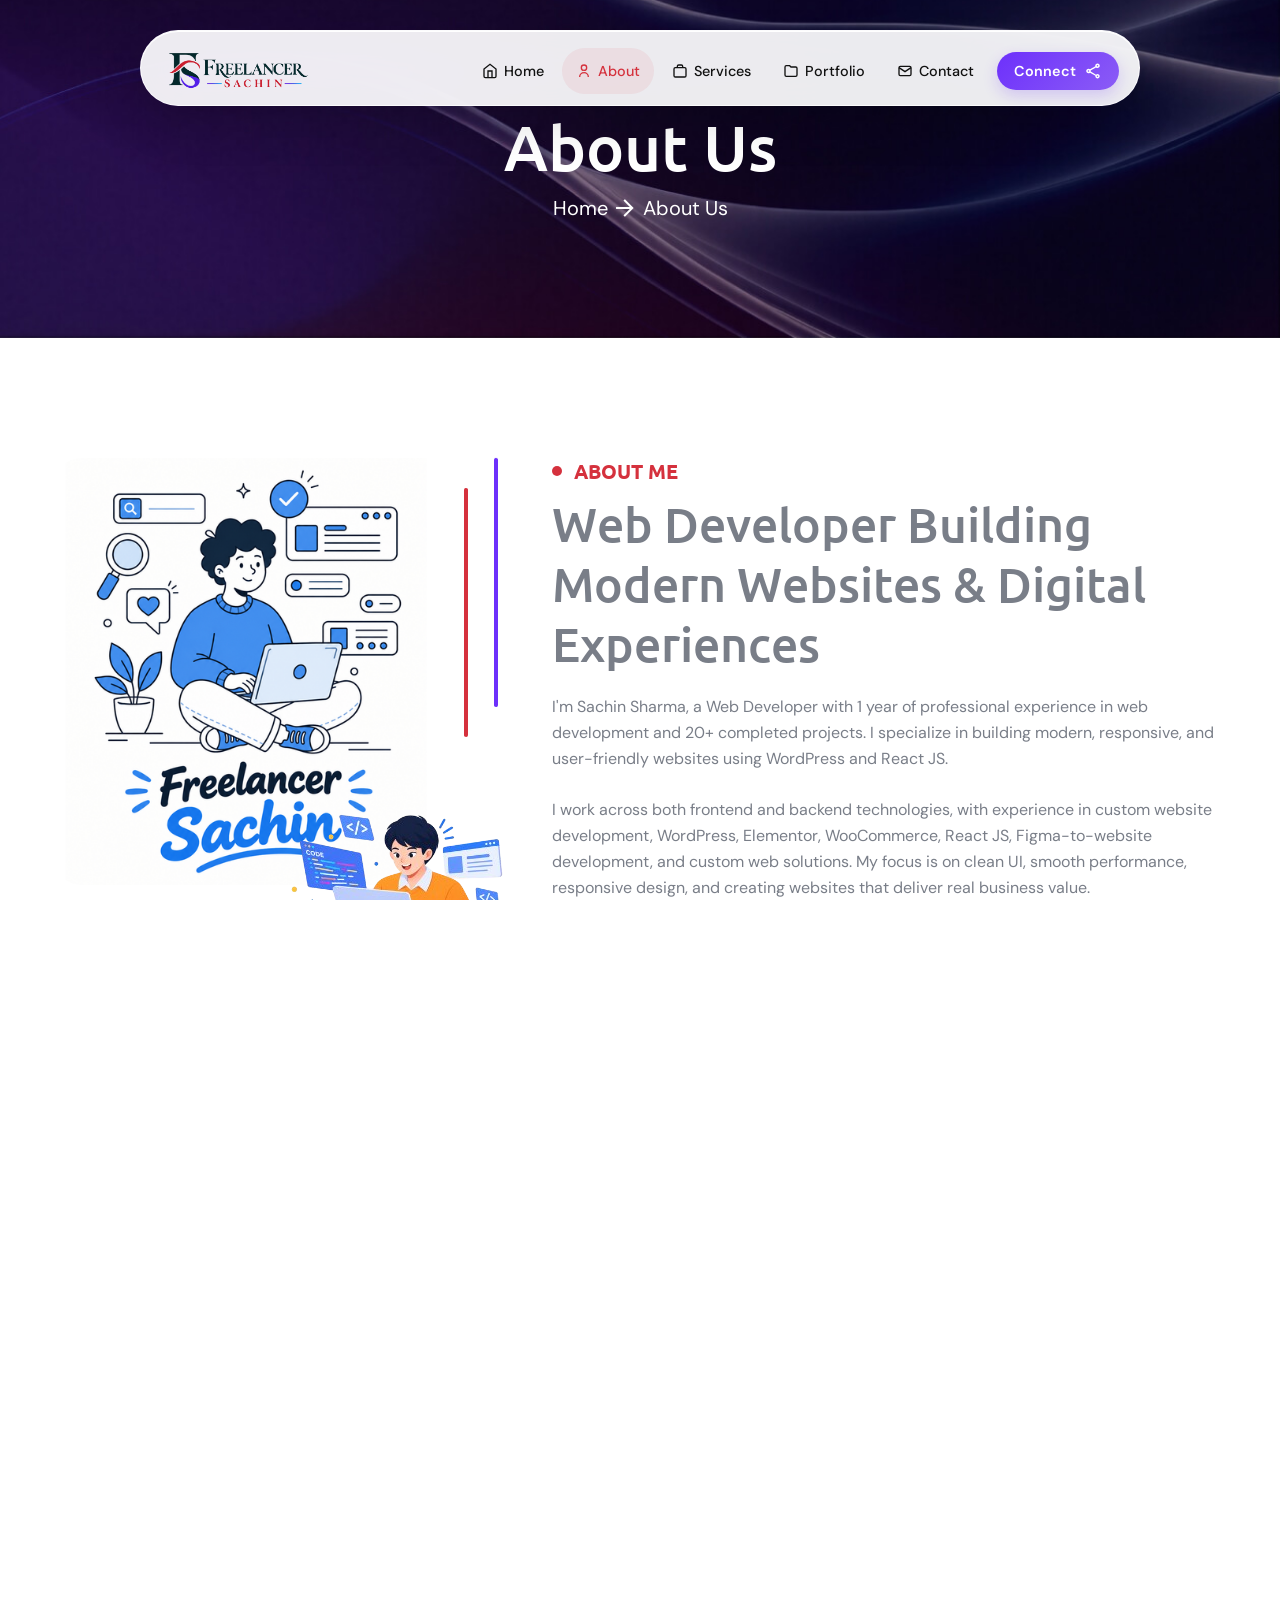
==== commit 41b67a23: "Update footer background" ====
--- a/about.html
+++ b/about.html
@@ -1690,12 +1690,10 @@
 
 
 <!--====== Start Footer ======-->
-<div class="footer-bottom-wrapper bg_cover" data-src="assets/images/footer/footer-bg.png">
-
-    <!-- Footer Shape -->
-    <div class="shape">
-        <img src="assets/images/footer/footer-shape1.png" alt="">
-    </div>
+<div
+    class="footer-bottom-wrapper"
+    style="background: #000000 !important;"
+>
 
     <div class="container">
 
@@ -1727,25 +1725,42 @@
                             <div class="avatar-list">
 
                                 <ul>
+
                                     <li>
-                                        <img src="https://images.unsplash.com/photo-1556761175-b413da4baf72?auto=format&fit=crop&w=100&q=80" alt="Business team member">
+                                        <img
+                                            src="https://images.unsplash.com/photo-1556761175-b413da4baf72?auto=format&fit=crop&w=100&q=80"
+                                            alt="Business team member"
+                                        >
                                     </li>
 
                                     <li>
-                                        <img src="https://images.unsplash.com/photo-1553877522-43269d4ea984?auto=format&fit=crop&w=100&q=80" alt="Business team member">
+                                        <img
+                                            src="https://images.unsplash.com/photo-1553877522-43269d4ea984?auto=format&fit=crop&w=100&q=80"
+                                            alt="Business team member"
+                                        >
                                     </li>
 
                                     <li>
-                                        <img src="https://images.unsplash.com/photo-1551434678-e076c223a692?auto=format&fit=crop&w=100&q=80" alt="Business team member">
+                                        <img
+                                            src="https://images.unsplash.com/photo-1551434678-e076c223a692?auto=format&fit=crop&w=100&q=80"
+                                            alt="Business team member"
+                                        >
                                     </li>
 
                                     <li>
-                                        <img src="https://images.unsplash.com/photo-1521737711867-e3b97375f902?auto=format&fit=crop&w=100&q=80" alt="Business team member">
+                                        <img
+                                            src="https://images.unsplash.com/photo-1521737711867-e3b97375f902?auto=format&fit=crop&w=100&q=80"
+                                            alt="Business team member"
+                                        >
                                     </li>
 
                                     <li>
-                                        <img src="https://images.unsplash.com/photo-1522071820081-009f0129c71c?auto=format&fit=crop&w=100&q=80" alt="Business team member">
+                                        <img
+                                            src="https://images.unsplash.com/photo-1522071820081-009f0129c71c?auto=format&fit=crop&w=100&q=80"
+                                            alt="Business team member"
+                                        >
                                     </li>
+
                                 </ul>
 
                                 <h6>
@@ -1759,6 +1774,7 @@
                     </div>
 
                 </div>
+
 
                 <!-- Right Newsletter Form -->
                 <div class="col-xl-5 col-lg-10">
@@ -1796,11 +1812,16 @@
                                     class="theme-btn gradient-btn"
                                     id="subscribeBtn"
                                 >
-                                    <span id="subscribeText">Subscribe</span>
+                                    <span id="subscribeText">
+                                        Subscribe
+                                    </span>
+
                                     <i class="far fa-bell"></i>
+
                                 </button>
 
                             </div>
+
 
                             <!-- Status Message -->
                             <p
@@ -1822,8 +1843,9 @@
 
     </div>
 
-</footer>
+</div>
 <!--====== End Footer ======-->
+
 
 
 <!--====== Newsletter JavaScript ======-->
@@ -1894,423 +1916,324 @@
 
 <!-- Footer Bottom -->
 
-<div class="footer-bottom-wrapper bg_cover" data-src="assets/images/footer/footer-widget-bg.png">
-
-
-<div class="container">
-
-
-<div class="footer-widget-area pt-100 pb-55">
-
-
-<div class="row">
-
-
-
-
-<!-- Animated Social Media Box -->
-<div class="card">
-
-    <!-- Glass Background -->
-    <div class="background"></div>
-
-    <!-- Freelancer Sachin Logo -->
-    <div class="logo">
-        <img
-            src="assets/images/home-one/logo/logo-white.png"
-            alt="Freelancer Sachin"
-            class="social-card-logo"
-        >
+<div
+    class="footer-bottom-wrapper"
+    style="
+        background: black
+    "
+>
+
+    <div class="container">
+
+        <div class="footer-widget-area pt-100 pb-55">
+
+            <div class="row">
+
+                <!-- Animated Social Media Box -->
+                <div class="card">
+
+                    <!-- Glass Background -->
+                    <div class="background"></div>
+
+                    <!-- Freelancer Sachin Logo -->
+                    <div class="logo">
+                        <img
+                            src="assets/images/home-one/logo/logo-white.png"
+                            alt="Freelancer Sachin"
+                            class="social-card-logo"
+                        >
+                    </div>
+
+                    <!-- INSTAGRAM -->
+                    <a
+                        href="https://www.instagram.com/freelancer_sachin_web"
+                        target="_blank"
+                        rel="noopener noreferrer"
+                        class="box box1"
+                    >
+                        <span class="social-card-icon">
+                            <i class="fab fa-instagram"></i>
+                        </span>
+                    </a>
+
+                    <!-- LINKEDIN -->
+                    <a
+                        href="https://www.linkedin.com/in/sachin-sharma-6b1529302"
+                        target="_blank"
+                        rel="noopener noreferrer"
+                        class="box box2"
+                    >
+                        <span class="social-card-icon">
+                            <i class="fab fa-linkedin-in"></i>
+                        </span>
+                    </a>
+
+                    <!-- GITHUB -->
+                    <a
+                        href="https://github.com/Sachin0063-star"
+                        target="_blank"
+                        rel="noopener noreferrer"
+                        class="box box3"
+                    >
+                        <span class="social-card-icon">
+                            <i class="fab fa-github"></i>
+                        </span>
+                    </a>
+
+                    <!-- ANIMATION BOX -->
+                    <div class="box box4"></div>
+
+                </div>
+
+
+                <!-- Links -->
+
+                <div class="col-lg-5 col-md-12">
+
+                    <div class="row">
+
+                        <!-- Quick Links -->
+                        <div class="col-md-6">
+
+                            <div class="footer-widget footer-nav-widget mb-40">
+
+                                <div class="widget-content">
+
+                                    <h4 class="widget-title">
+                                        Quick Links
+                                    </h4>
+
+                                    <div class="line-wrap">
+                                        <span></span>
+                                        <span></span>
+                                        <span></span>
+                                    </div>
+
+                                    <ul class="widget-nav">
+
+                                        <li>
+                                            <a href="index.html">Home</a>
+                                        </li>
+
+                                        <li>
+                                            <a href="about.html">About Us</a>
+                                        </li>
+
+                                        <li>
+                                            <a href="services.html">Services</a>
+                                        </li>
+
+                                        <li>
+                                            <a href="projects.html">Projects</a>
+                                        </li>
+
+                                        <li>
+                                            <a href="contact.html">Contact</a>
+                                        </li>
+
+                                    </ul>
+
+                                </div>
+
+                            </div>
+
+                        </div>
+
+
+                        <!-- Services -->
+                        <div class="col-md-6">
+
+                            <div class="footer-widget footer-nav-widget mb-40">
+
+                                <div class="widget-content">
+
+                                    <h4 class="widget-title">
+                                        Our Services
+                                    </h4>
+
+                                    <div class="line-wrap">
+                                        <span></span>
+                                        <span></span>
+                                        <span></span>
+                                    </div>
+
+                                    <ul class="widget-nav">
+
+                                        <li>
+                                            <a href="services.html">
+                                                Custom Website Development
+                                            </a>
+                                        </li>
+
+                                        <li>
+                                            <a href="services.html">
+                                                WordPress Development
+                                            </a>
+                                        </li>
+
+                                        <li>
+                                            <a href="services.html">
+                                                React Development
+                                            </a>
+                                        </li>
+
+                                        <li>
+                                            <a href="services.html">
+                                                E-commerce Websites
+                                            </a>
+                                        </li>
+
+                                        <li>
+                                            <a href="services.html">
+                                                Figma to Website
+                                            </a>
+                                        </li>
+
+                                        <li>
+                                            <a href="services.html">
+                                                Website Redesign
+                                            </a>
+                                        </li>
+
+                                    </ul>
+
+                                </div>
+
+                            </div>
+
+                        </div>
+
+                    </div>
+
+                </div>
+
+
+                <!-- Contact -->
+
+                <div class="col-lg-3 col-md-6">
+
+                    <div class="footer-widget footer-contact-info-widget mb-40">
+
+                        <div class="widget-content">
+
+                            <h4 class="widget-title">
+                                Contact Us
+                            </h4>
+
+                            <div class="line-wrap">
+                                <span></span>
+                                <span></span>
+                                <span></span>
+                            </div>
+
+
+                            <div class="orbia-info-box style-two mb-20">
+
+                                <div class="icon">
+                                    <i class="far fa-map-marker-alt"></i>
+                                </div>
+
+                                <div class="info">
+                                    <p>India</p>
+                                </div>
+
+                            </div>
+
+
+                            <div class="orbia-info-box style-two mb-20">
+
+                                <div class="icon">
+                                    <i class="far fa-envelope"></i>
+                                </div>
+
+                                <div class="info">
+
+                                    <p>
+                                        <a href="mailto:sachindeveloper63@gmail.com">
+                                            sachindeveloper63@gmail.com
+                                        </a>
+                                    </p>
+
+                                </div>
+
+                            </div>
+
+
+                            <div class="orbia-info-box style-two mb-20">
+
+                                <div class="icon">
+                                    <i class="far fa-phone-alt"></i>
+                                </div>
+
+                                <div class="info">
+
+                                    <p>
+                                        <a href="tel:+916386612776">
+                                            +91 6386612776
+                                        </a>
+                                    </p>
+
+                                </div>
+
+                            </div>
+
+                        </div>
+
+                    </div>
+
+                </div>
+
+            </div>
+
+
+            <!-- Copyright -->
+
+            <div class="copyright-area">
+
+                <div class="row">
+
+                    <div class="col-lg-6">
+
+                        <div class="copyright-text text-lg-start text-center">
+
+                            <p>
+                                © 2026 All Rights Reserved by
+                                <span>Freelancer Sachin</span>
+                            </p>
+
+                        </div>
+
+                    </div>
+
+
+                    <div class="col-lg-6">
+
+                        <div class="copyright-link text-lg-end text-center">
+
+                            <!--
+                            <a href="#">
+                                Terms & Conditions
+                            </a>
+
+                            <a href="#">
+                                Privacy Policy
+                            </a>
+                            -->
+
+                        </div>
+
+                    </div>
+
+                </div>
+
+            </div>
+
+        </div>
+
     </div>
 
-    <!-- INSTAGRAM -->
-    <a
-        href="https://www.instagram.com/freelancer_sachin_web"
-        target="_blank"
-        rel="noopener noreferrer"
-        class="box box1"
-    >
-        <span class="social-card-icon">
-            <i class="fab fa-instagram"></i>
-        </span>
-    </a>
-
-    <!-- LINKEDIN -->
-    <a
-        href="https://www.linkedin.com/in/sachin-sharma-6b1529302"
-        target="_blank"
-        rel="noopener noreferrer"
-        class="box box2"
-    >
-        <span class="social-card-icon">
-            <i class="fab fa-linkedin-in"></i>
-        </span>
-    </a>
-
-    <!-- GITHUB -->
-    <a
-        href="https://github.com/Sachin0063-star"
-        target="_blank"
-        rel="noopener noreferrer"
-        class="box box3"
-    >
-        <span class="social-card-icon">
-            <i class="fab fa-github"></i>
-        </span>
-    </a>
-
-    <!-- ANIMATION BOX -->
-    <div class="box box4"></div>
-
-</div>
-
-
-
-
-
-<!-- Links -->
-
-<div class="col-lg-5 col-md-12">
-
-
-<div class="row">
-
-
-<div class="col-md-6">
-
-
-<div class="footer-widget footer-nav-widget mb-40">
-
-
-<div class="widget-content">
-
-
-<h4 class="widget-title">
-Quick Links
-</h4>
-
-
-<div class="line-wrap">
-<span></span>
-<span></span>
-<span></span>
-</div>
-
-
-
-<ul class="widget-nav">
-
-<li><a href="index.html">Home</a></li>
-
-<li><a href="about.html">About Us</a></li>
-
-<li><a href="services.html">Services</a></li>
-
-<li><a href="projects.html">Projects</a></li>
-
-<li><a href="contact.html">Contact</a></li>
-
-</ul>
-
-
-</div>
-
-</div>
-
-
-</div>
-
-
-
-
-
-
-<div class="col-md-6">
-
-
-<div class="footer-widget footer-nav-widget mb-40">
-
-
-<div class="widget-content">
-
-
-<h4 class="widget-title">
-Our Services
-</h4>
-
-
-<div class="line-wrap">
-<span></span>
-<span></span>
-<span></span>
-</div>
-
-
-
-<ul class="widget-nav">
-
-
-<li>
-<a href="services.html">
-Custom Website Development
-</a>
-</li>
-
-
-<li>
-<a href="services.html">
-WordPress Development
-</a>
-</li>
-
-
-<li>
-<a href="services.html">
-React Development
-</a>
-</li>
-
-
-<li>
-<a href="services.html">
-E-commerce Websites
-</a>
-</li>
-
-
-<li>
-<a href="services.html">
-Figma to Website
-</a>
-</li>
-
-
-<li>
-<a href="services.html">
-Website Redesign
-</a>
-</li>
-
-
-</ul>
-
-
-</div>
-
-
-</div>
-
-
-</div>
-
-
-
-</div>
-
-
-</div>
-
-
-
-
-
-
-
-<!-- Contact -->
-
-<div class="col-lg-3 col-md-6">
-
-
-<div class="footer-widget footer-contact-info-widget mb-40">
-
-
-<div class="widget-content">
-
-
-<h4 class="widget-title">
-Contact Us
-</h4>
-
-
-<div class="line-wrap">
-<span></span>
-<span></span>
-<span></span>
-</div>
-
-
-
-
-<div class="orbia-info-box style-two mb-20">
-
-
-<div class="icon">
-
-<i class="far fa-map-marker-alt"></i>
-
-</div>
-
-
-<div class="info">
-
-<p>
-India
-</p>
-
-</div>
-
-
-</div>
-
-
-
-
-
-<div class="orbia-info-box style-two mb-20">
-
-
-<div class="icon">
-
-<i class="far fa-envelope"></i>
-
-</div>
-
-
-<div class="info">
-
-<p>
-<a href="mailto:sachindeveloper63@gmail.com">
-sachindeveloper63@gmail.com
-</a>
-</p>
-
-</div>
-
-
-</div>
-
-
-
-
-
-
-<div class="orbia-info-box style-two mb-20">
-
-
-<div class="icon">
-
-<i class="far fa-phone-alt"></i>
-
-</div>
-
-
-<div class="info">
-
-<p>
-
-<a href="tel:+916386612776">
-+91 6386612776
-</a>
-
-</p>
-
-</div>
-
-
-</div>
-
-
-
-</div>
-
-
-</div>
-
-
-</div>
-
-
-
-
-
-
-</div>
-
-</div>
-
-
-
-
-
-
-
-<!-- Copyright -->
-
-<div class="copyright-area">
-
-
-<div class="row">
-
-
-<div class="col-lg-6">
-
-
-<div class="copyright-text text-lg-start text-center">
-
-
-<p>
-© 2026 All Rights Reserved by 
-<span>Freelancer Sachin </span>
-</p>
-
-
-</div>
-
-
-</div>
-
-
-
-
-<div class="col-lg-6">
-
-
-<div class="copyright-link text-lg-end text-center">
-
-<!-- 
-<a href="#">
-Terms & Conditions
-</a>
-
-
-<a href="#">
-Privacy Policy
-</a> -->
-
-
-</div>
-
-
-</div>
-
-
-
-</div>
-
-
-</div>
-
-
-
-
-
-</div>
-
-
-</div>
-
-
-</footer><!--====== End Footer ======-->
+</div>
+<!--====== End Footer ======-->
 
             </div>
         </div>
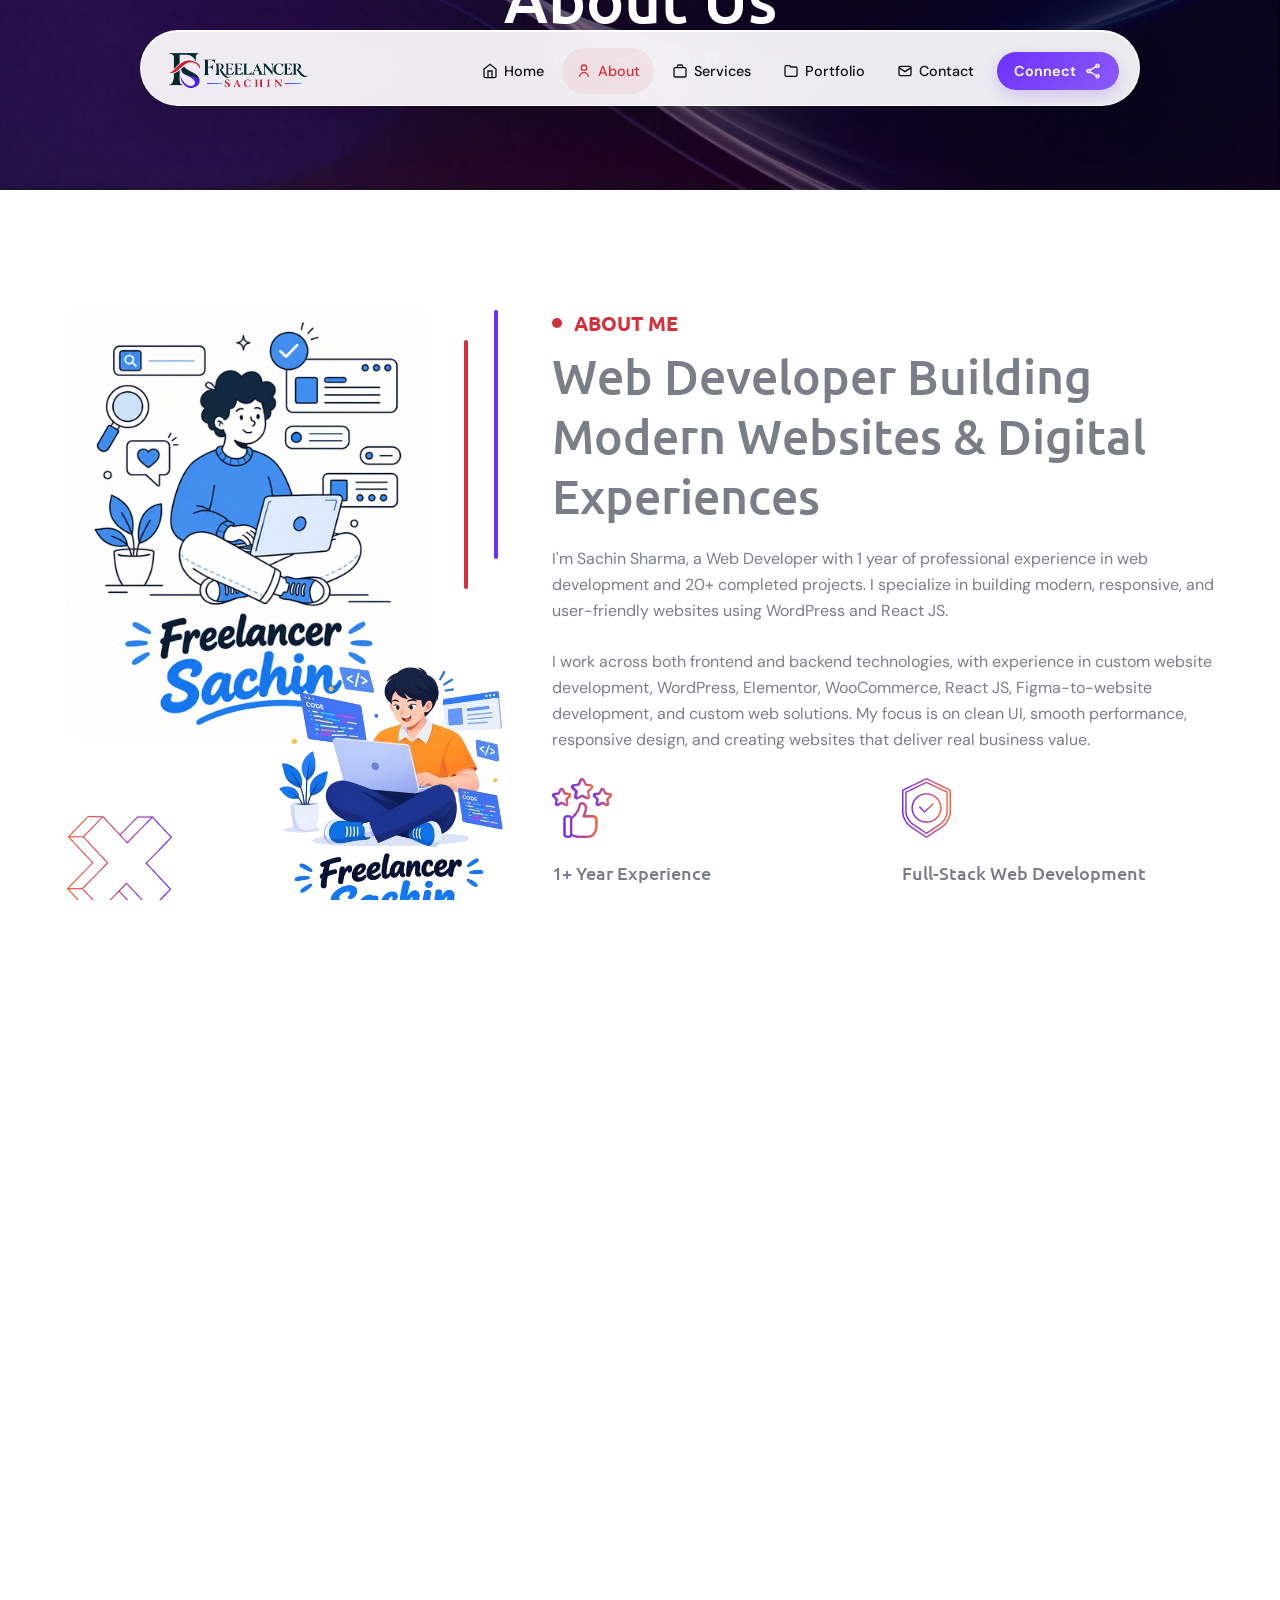
==== commit 1b1c14db: "Add second contact number" ====
--- a/about.html
+++ b/about.html
@@ -1613,30 +1613,36 @@
                     <div class="orbia-contact-info-list">
 
                         <!-- Phone -->
-                        <div
-                            class="orbia-info-box style-one"
-                            data-aos="fade-up"
-                            data-aos-duration="1500">
-
-                            <div class="icon">
-                                <i class="far fa-phone"></i>
+                                                  <div
+                                class="orbia-info-box style-one"
+                                data-aos="fade-up"
+                                data-aos-duration="1500">
+
+                                <div class="icon">
+                                    <i class="far fa-phone"></i>
+                                </div>
+
+                                <div class="content">
+
+                                    <span>
+                                        Have a Project?
+                                    </span>
+
+                                    <h4>
+                                        <a href="tel:+916386612776">
+                                            +91 6386612776
+                                        </a>
+                                    </h4>
+
+                                    <h4>
+                                        <a href="tel:+916306413314">
+                                            +91 6306413314
+                                        </a>
+                                    </h4>
+
+                                </div>
+
                             </div>
-
-                            <div class="content">
-
-                                <span>
-                                    Have a Project?
-                                </span>
-
-                                <h4>
-                                    <a href="tel:+916386612776">
-                                        +91 6386612776
-                                    </a>
-                                </h4>
-
-                            </div>
-
-                        </div>
 
 
                         <!-- Email -->
@@ -2170,6 +2176,12 @@
                                     <p>
                                         <a href="tel:+916386612776">
                                             +91 6386612776
+                                        </a>
+                                    </p>
+
+                                    <p>
+                                        <a href="tel:+916306413314">
+                                            +91 6306413314
                                         </a>
                                     </p>
 
--- a/assets/css/style.css
+++ b/assets/css/style.css
@@ -6068,7 +6068,7 @@
   color: rgba(255, 255, 255, 0.7);
 }
 .orbia-info-box.style-one .content h4 {
-  font-size: 24px;
+  font-size: 18px;
   color: var(--white-color);
 }
 .orbia-info-box.style-two {
